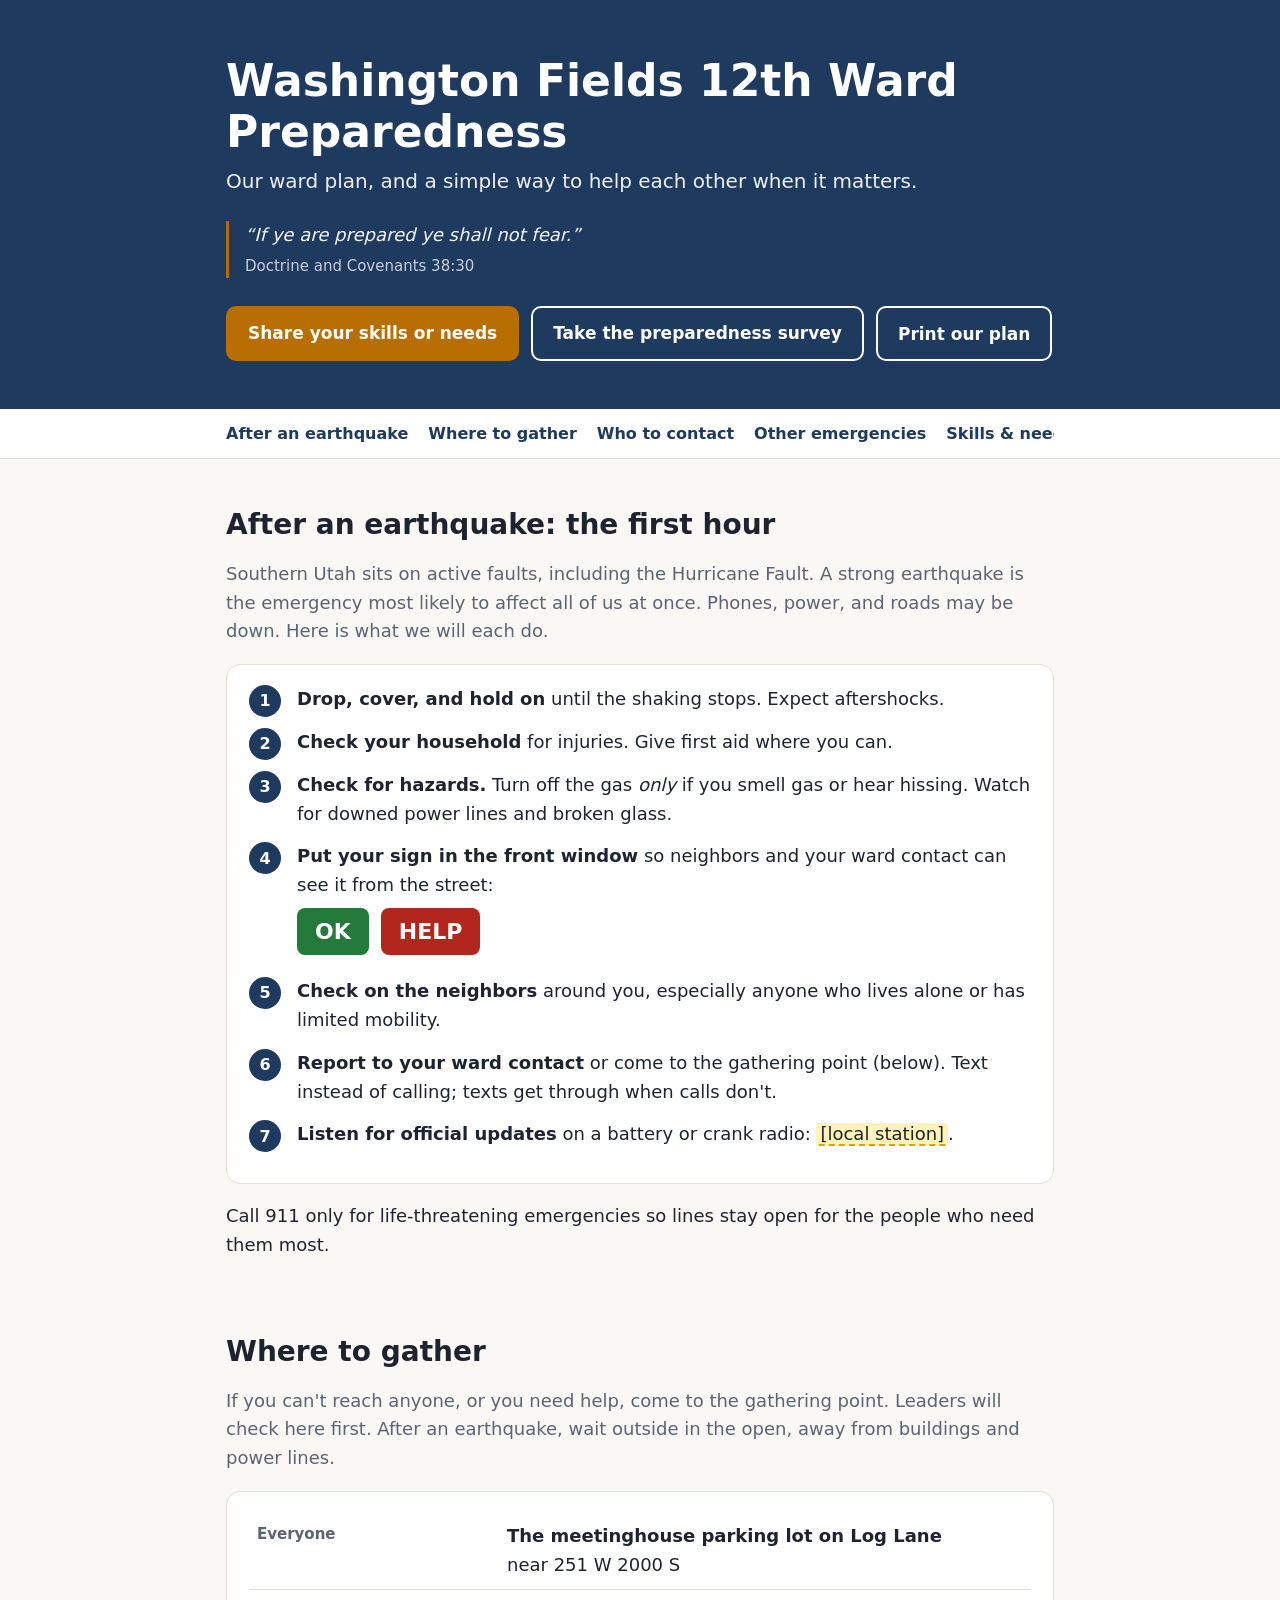
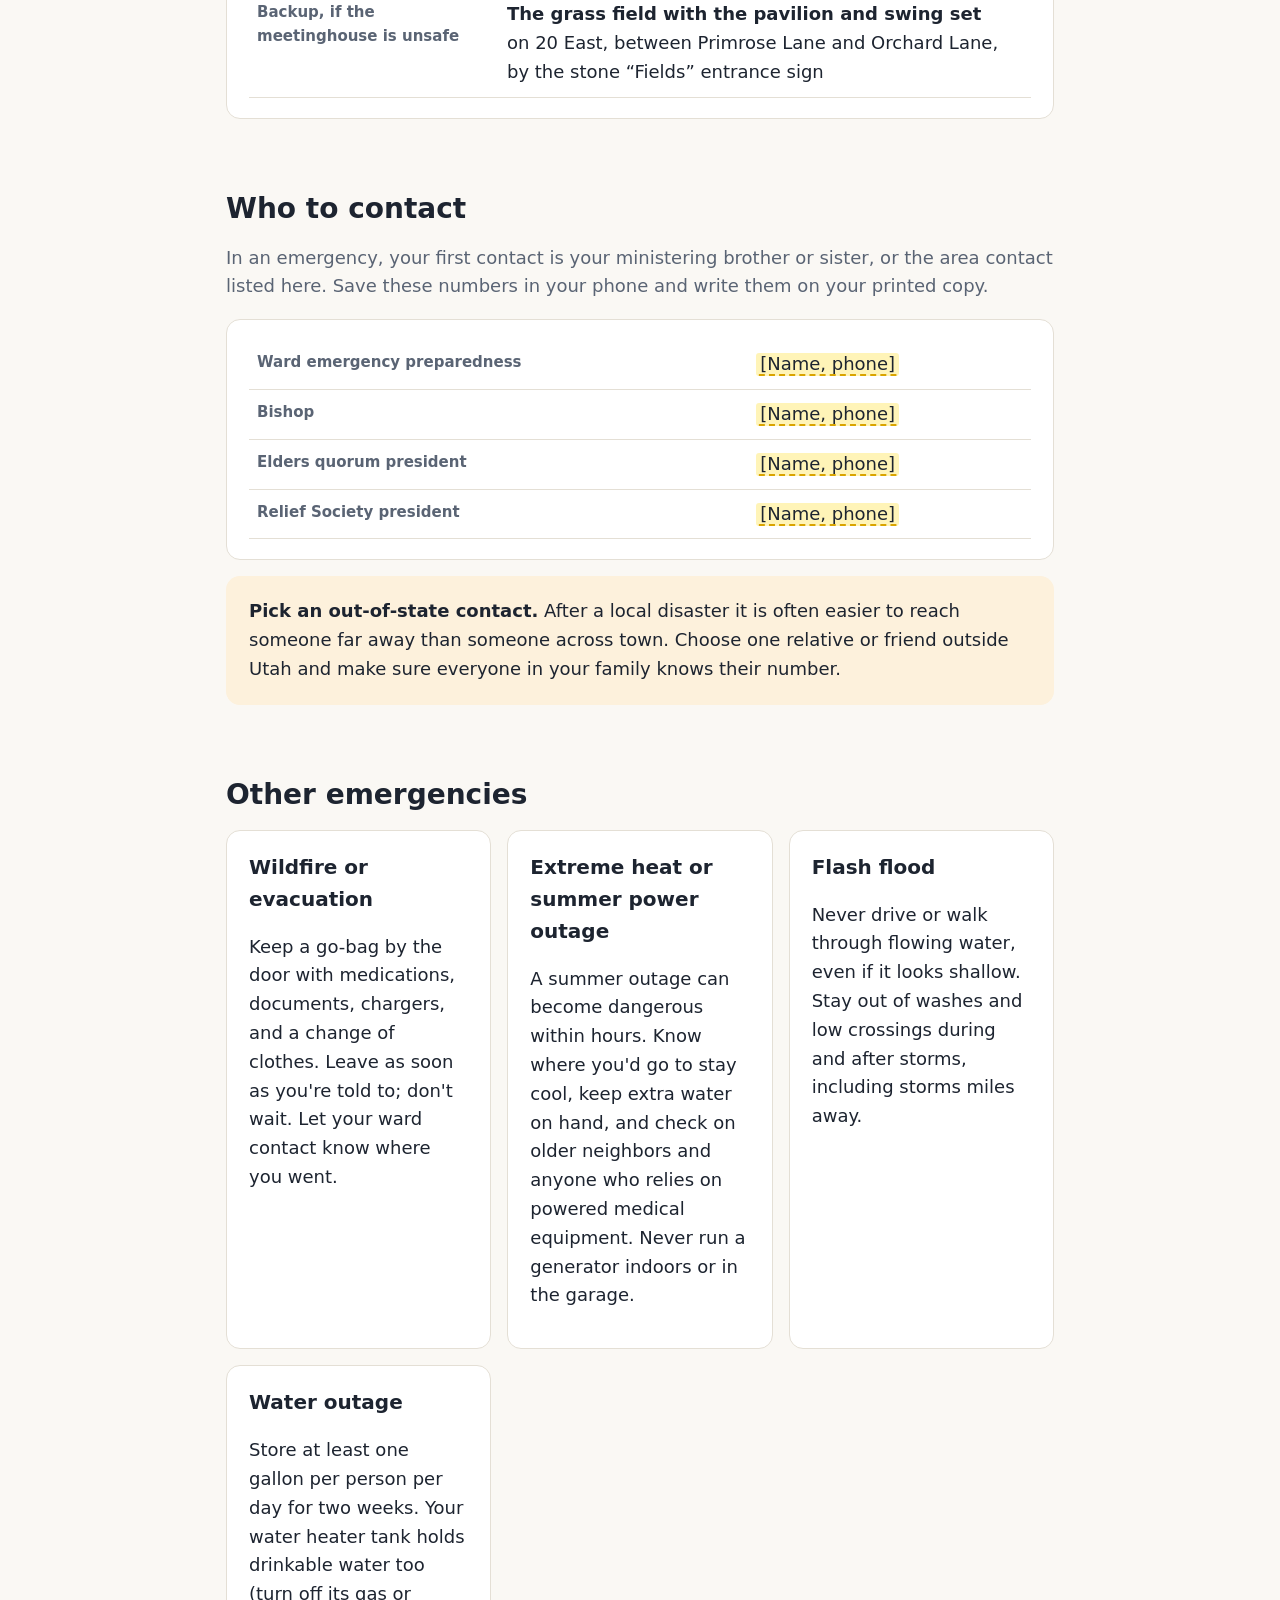
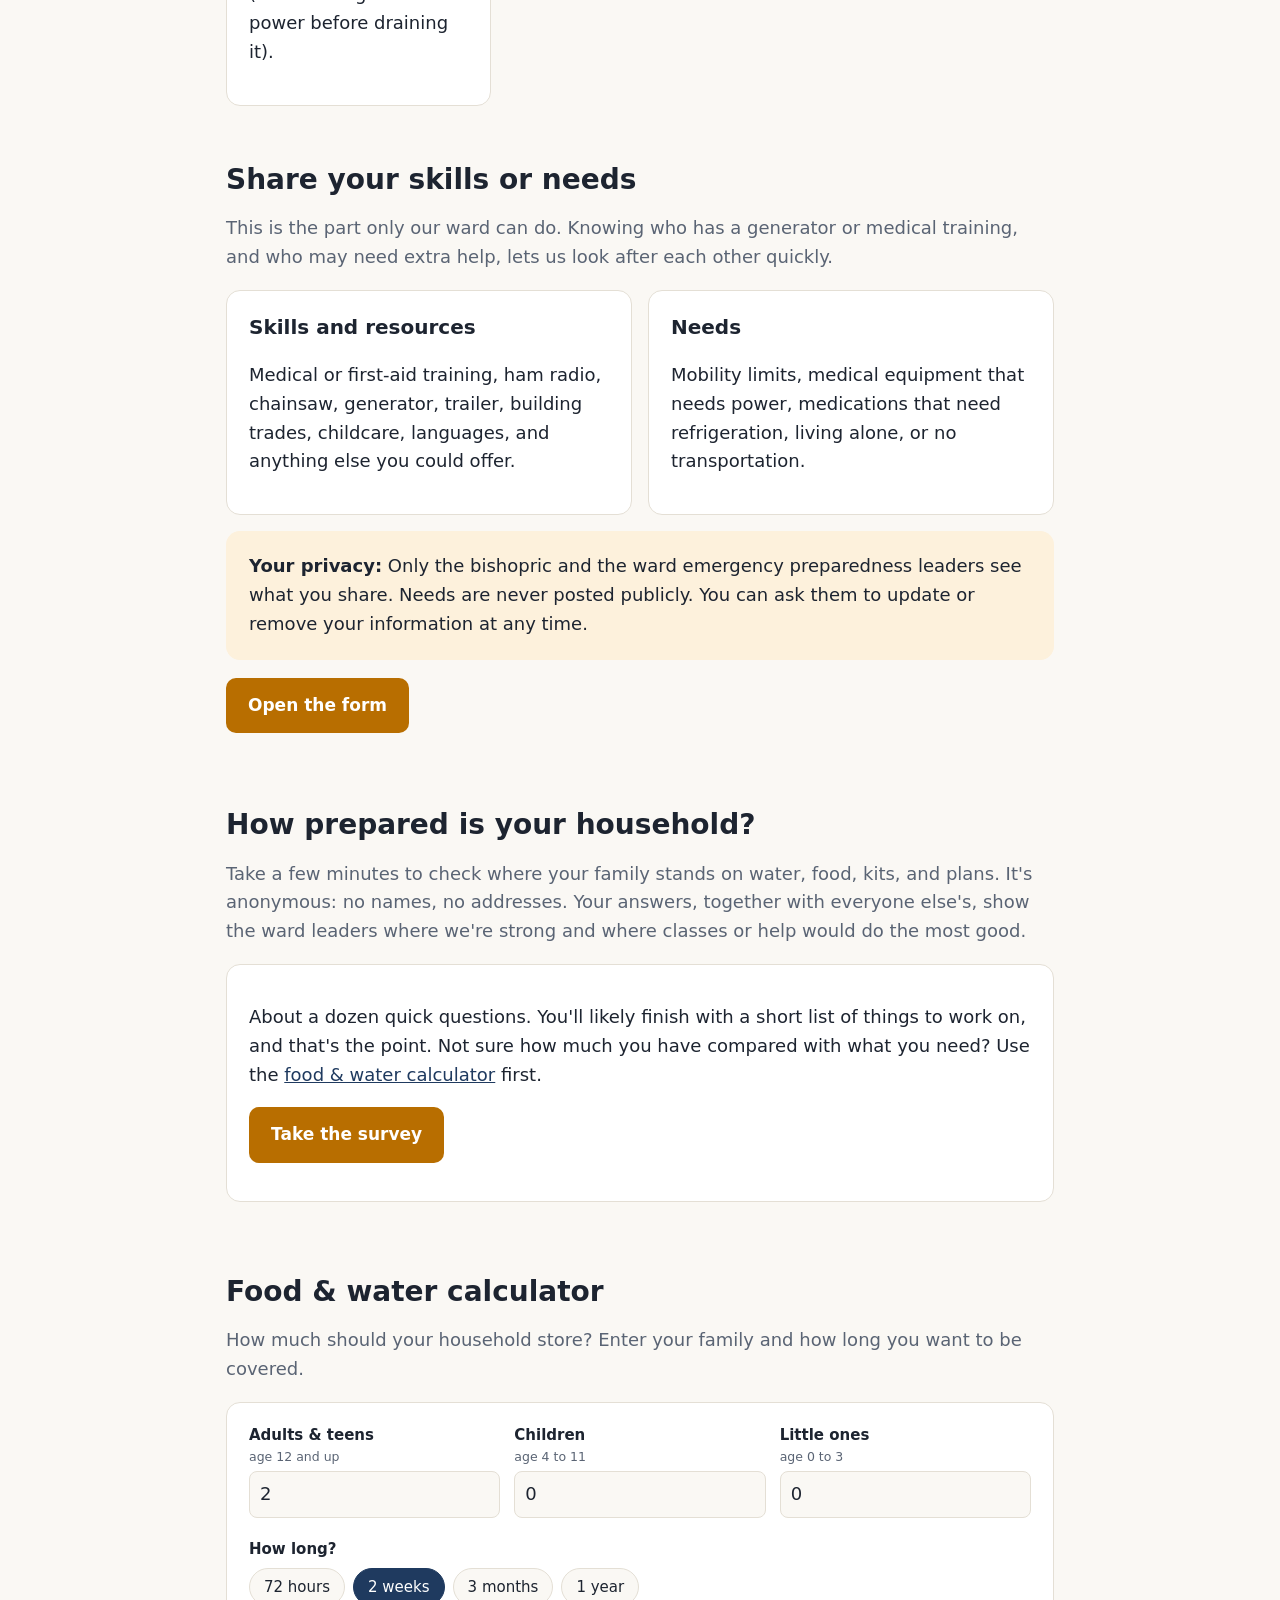
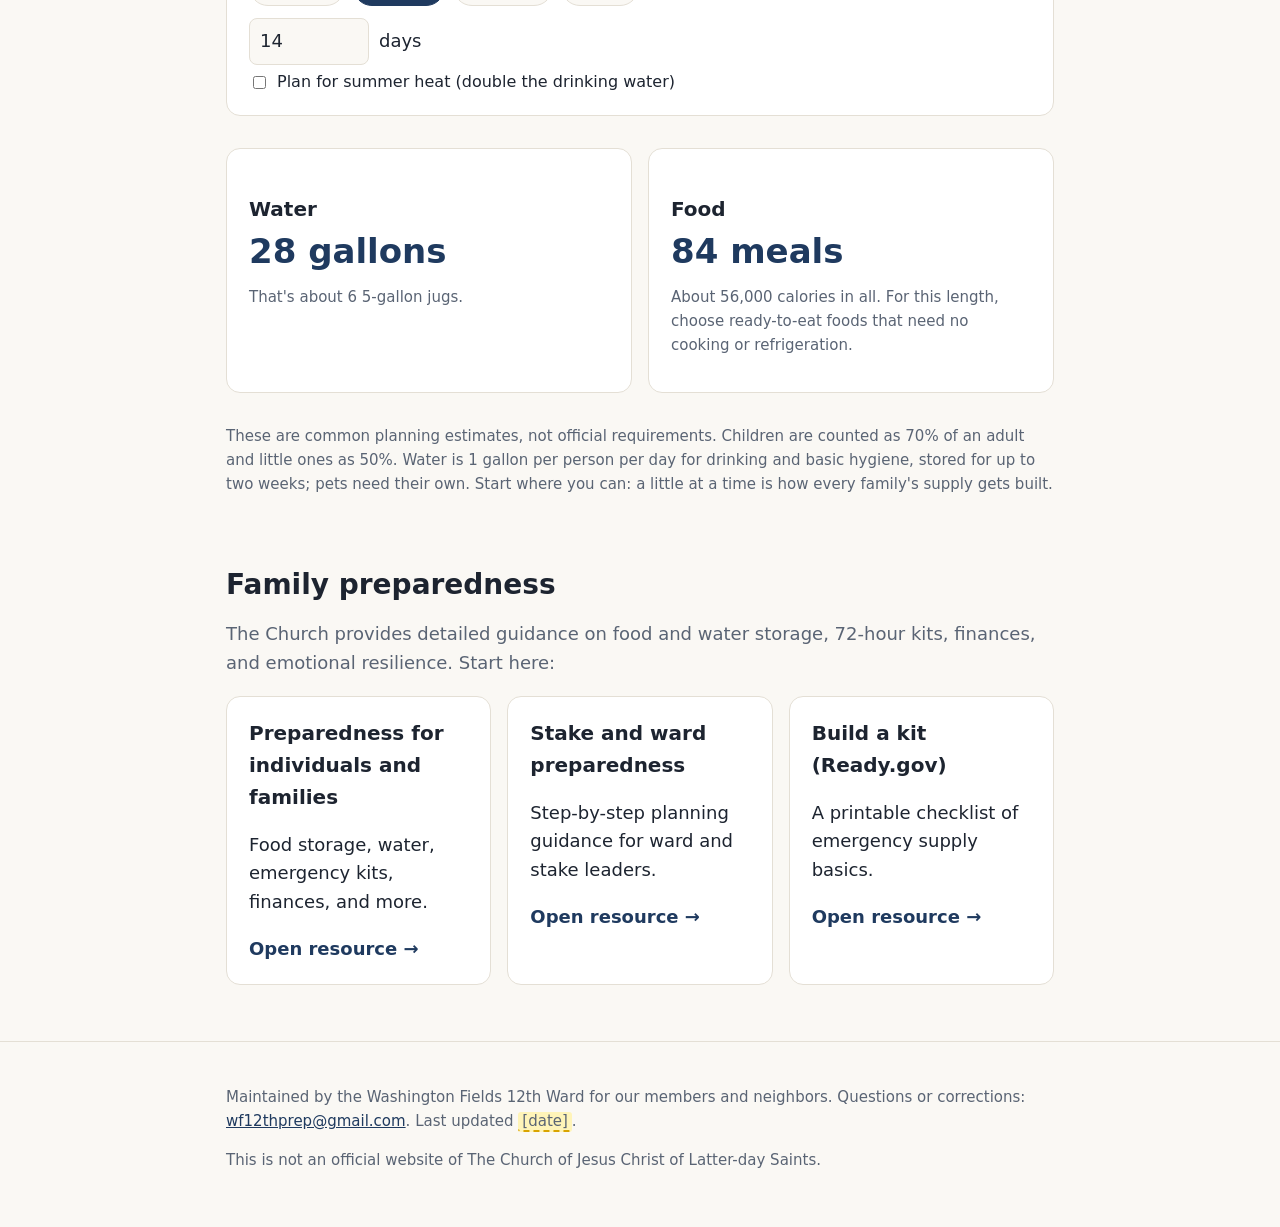
==== index.html @ 889eb413 "Add files via upload" ====
<!doctype html>
<html lang="en">
<head>
<meta charset="utf-8">
<meta name="viewport" content="width=device-width, initial-scale=1">
<title>Washington Fields 12th Ward Preparedness</title>
<meta name="description" content="Our ward's emergency plan, gathering points, and a simple way to share the skills you can offer or the help you may need.">

<!-- Link preview for the ward Facebook post -->
<meta property="og:type" content="website">
<meta property="og:title" content="Washington Fields 12th Ward Preparedness">
<meta property="og:description" content="Our ward emergency plan, gathering points, and a simple way to share your skills or needs.">
<meta property="og:url" content="https://ward-preparedness.vercel.app/">
<meta property="og:image" content="https://ward-preparedness.vercel.app/og-image.png">
<meta property="og:image:width" content="1200">
<meta property="og:image:height" content="630">
<meta name="twitter:card" content="summary_large_image">

<link rel="icon" href="data:image/svg+xml,<svg xmlns='http://www.w3.org/2000/svg' viewBox='0 0 32 32'><rect width='32' height='32' rx='7' fill='%231f3a5f'/><path d='M16 6 26 14v12H6V14z' fill='%23f2b544'/></svg>">
<style>
  :root {
    --bg: #faf8f4;
    --surface: #ffffff;
    --text: #1d2430;
    --muted: #5a6474;
    --line: #e4dfd5;
    --brand: #1f3a5f;
    --brand-ink: #ffffff;
    --accent: #b86e00;
    --accent-soft: #fdf1dc;
    --fill-bg: #fff4b8;
    --fill-line: #d9a400;
  }
  @media (prefers-color-scheme: dark) {
    :root:not([data-theme="light"]) {
      --bg: #12161d; --surface: #1a2029; --text: #e9ecf1; --muted: #a3adbb;
      --line: #2c3440; --brand: #8fb3e0; --brand-ink: #0d1520;
      --accent: #f2b544; --accent-soft: #2a2416; --fill-bg: #4a3d0a; --fill-line: #c9a227;
    }
  }
  :root[data-theme="dark"] {
    --bg: #12161d; --surface: #1a2029; --text: #e9ecf1; --muted: #a3adbb;
    --line: #2c3440; --brand: #8fb3e0; --brand-ink: #0d1520;
    --accent: #f2b544; --accent-soft: #2a2416; --fill-bg: #4a3d0a; --fill-line: #c9a227;
  }

  * { box-sizing: border-box; }
  html { scroll-behavior: smooth; }
  body {
    margin: 0; background: var(--bg); color: var(--text);
    font: 18px/1.6 system-ui, -apple-system, "Segoe UI", Roboto, sans-serif;
  }
  a { color: var(--brand); }
  .wrap { max-width: 860px; margin: 0 auto; padding: 0 16px; }

  /* Placeholders the bishopric fills in. Search the file for class="fill". */
  .fill {
    background: var(--fill-bg); border-bottom: 2px dashed var(--fill-line);
    padding: 0 4px; border-radius: 3px;
  }

  header.hero { background: var(--brand); color: var(--brand-ink); padding: 56px 0 48px; }
  .hero h1 { margin: 0 0 8px; font-size: clamp(30px, 6vw, 44px); line-height: 1.15; }
  .hero .sub { margin: 0 0 24px; font-size: 20px; opacity: .92; }
  .hero blockquote { margin: 0 0 28px; padding-left: 16px; border-left: 3px solid var(--accent); font-style: italic; opacity: .95; }
  .hero blockquote cite { display: block; font-style: normal; font-size: 15px; opacity: .8; margin-top: 4px; }
  .actions { display: flex; flex-wrap: wrap; gap: 12px; }
  .btn {
    display: inline-block; padding: 12px 20px; border-radius: 10px; font-weight: 600;
    text-decoration: none; border: 2px solid transparent; cursor: pointer; font-size: 17px;
  }
  .btn-primary { background: var(--accent); color: #fff; }
  :root[data-theme="dark"] .btn-primary { color: #1a1206; }
  @media (prefers-color-scheme: dark) { :root:not([data-theme="light"]) .btn-primary { color: #1a1206; } }
  .btn-ghost { background: transparent; color: var(--brand-ink); border-color: currentColor; font-family: inherit; }

  nav.toc { background: var(--surface); border-bottom: 1px solid var(--line); position: sticky; top: 0; z-index: 5; }
  nav.toc ul { list-style: none; margin: 0; padding: 10px 0; display: flex; gap: 20px; overflow-x: auto; white-space: nowrap; }
  nav.toc a { text-decoration: none; font-size: 16px; font-weight: 600; }

  section { padding: 44px 0 8px; }
  h2 { font-size: 28px; margin: 0 0 12px; }
  h3 { font-size: 20px; margin: 24px 0 8px; }
  .lead { color: var(--muted); margin-top: 0; }

  .card { background: var(--surface); border: 1px solid var(--line); border-radius: 14px; padding: 20px 22px; margin: 16px 0; }
  .card.callout { background: var(--accent-soft); border-color: transparent; }

  ol.steps { padding-left: 0; list-style: none; counter-reset: s; margin: 0; }
  ol.steps li { counter-increment: s; position: relative; padding: 0 0 14px 48px; }
  ol.steps li::before {
    content: counter(s); position: absolute; left: 0; top: 0; width: 32px; height: 32px; border-radius: 50%;
    background: var(--brand); color: var(--brand-ink); display: grid; place-items: center; font-weight: 700; font-size: 16px;
  }

  table { width: 100%; border-collapse: collapse; }
  th, td { text-align: left; padding: 10px 8px; border-bottom: 1px solid var(--line); vertical-align: top; }
  th { font-size: 15px; color: var(--muted); font-weight: 600; }

  .grid { display: grid; grid-template-columns: repeat(auto-fit, minmax(240px, 1fr)); gap: 16px; }
  .grid .card { margin: 0; }
  .grid .card h3 { margin-top: 0; }
  .link-card { display: block; text-decoration: none; color: inherit; }
  .link-card:hover { border-color: var(--brand); }
  .link-card .go { color: var(--brand); font-weight: 600; }

  .signs { display: flex; gap: 12px; flex-wrap: wrap; margin: 8px 0; }
  .sign { font-weight: 800; font-size: 22px; padding: 6px 18px; border-radius: 8px; color: #fff; }
  .sign.ok { background: #237a3b; } .sign.help { background: #b3261e; }


  /* Food & water calculator */
  .calc-inputs { display: grid; grid-template-columns: repeat(auto-fit, minmax(170px, 1fr)); gap: 14px; margin-bottom: 16px; }
  .calc-inputs label { display: block; font-size: 15px; font-weight: 600; margin-bottom: 4px; }
  .calc-inputs small { display: block; color: var(--muted); font-weight: 400; }
  .calc input[type=number] {
    width: 100%; font: inherit; padding: 8px 10px; border-radius: 8px;
    border: 1px solid var(--line); background: var(--bg); color: var(--text);
  }
  .chips { display: flex; flex-wrap: wrap; gap: 8px; margin: 6px 0 12px; }
  .chip {
    font: inherit; font-size: 15px; padding: 6px 14px; border-radius: 999px; cursor: pointer;
    border: 1px solid var(--line); background: var(--bg); color: var(--text);
  }
  .chip[aria-pressed="true"] { background: var(--brand); color: var(--brand-ink); border-color: var(--brand); }
  .calc-days { display: flex; align-items: center; gap: 10px; flex-wrap: wrap; }
  .calc-days input { max-width: 120px; }
  .check { display: flex; gap: 8px; align-items: center; font-size: 16px; margin-top: 4px; }
  .results { display: grid; grid-template-columns: repeat(auto-fit, minmax(220px, 1fr)); gap: 16px; }
  .big { font-size: 34px; font-weight: 800; line-height: 1.1; color: var(--brand); }
  .results table td:last-child { text-align: right; font-variant-numeric: tabular-nums; white-space: nowrap; }
  .note { font-size: 15px; color: var(--muted); }

  footer { margin-top: 48px; padding: 28px 0 40px; border-top: 1px solid var(--line); color: var(--muted); font-size: 15px; }
  .print-only { display: none; }

  @media print {
    :root { --bg: #fff; --surface: #fff; --text: #000; --muted: #333; --line: #bbb; --brand: #000; --brand-ink: #000; --accent-soft: #fff; }
    body { font-size: 11.5pt; line-height: 1.4; }
    nav.toc, .actions, .no-print, footer .no-print { display: none !important; }
    .print-only { display: block; }
    header.hero { background: none; padding: 0 0 8px; border-bottom: 2px solid #000; }
    .hero blockquote { border-color: #000; }
    section { padding: 10px 0 0; }
    #family, #share .grid, #other .grid .card p + p { display: none; }
    #share .lead, #share h2, #share .callout, #survey h2, #survey .lead, #survey .card, #calculator, .hero blockquote { display: none; }
    h2, .lead { break-after: avoid; }
    #contact { break-before: page; }
    th, td { padding: 5px 8px; }
    footer { margin-top: 16px; padding: 8px 0 0; font-size: 9.5pt; }
    .signs .sign { font-size: 14pt; padding: 2px 12px; }
    .hero .sub { display: none; }
    .grid { grid-template-columns: repeat(3, 1fr); gap: 8px; }
    .grid .card h3 { font-size: 11.5pt; margin-bottom: 4px; }
    .grid .card p { margin: 0; font-size: 10pt; }
    h2 { font-size: 16pt; } h3 { font-size: 12.5pt; margin-top: 10px; }
    .card { border: 1px solid #999; padding: 10px 12px; margin: 8px 0; break-inside: avoid; }
    .fill { background: none; border-bottom: 1px solid #000; }
    ol.steps li { padding-left: 32px; padding-bottom: 6px; }
    ol.steps li::before { width: 22px; height: 22px; background: #000; color: #fff; font-size: 11pt; }
    .sign { border: 2px solid #000; color: #000; background: #fff !important; }
    a { color: #000; text-decoration: none; }
  }
</style>
</head>
<body>

<header class="hero">
  <div class="wrap">
    <h1>Washington Fields 12th Ward Preparedness</h1>
    <p class="sub">Our ward plan, and a simple way to help each other when it matters.</p>
    <blockquote>
      “If ye are prepared ye shall not fear.”
      <cite>Doctrine and Covenants 38:30</cite>
    </blockquote>
    <div class="actions">
      <a class="btn btn-primary" href="#share">Share your skills or needs</a>
      <a class="btn btn-ghost" href="#survey">Take the preparedness survey</a>
      <button class="btn btn-ghost" type="button" onclick="window.print()">Print our plan</button>
    </div>
  </div>
</header>

<nav class="toc" aria-label="Sections">
  <div class="wrap">
    <ul>
      <li><a href="#first-hour">After an earthquake</a></li>
      <li><a href="#gather">Where to gather</a></li>
      <li><a href="#contact">Who to contact</a></li>
      <li><a href="#other">Other emergencies</a></li>
      <li><a href="#share">Skills &amp; needs</a></li>
      <li><a href="#survey">Survey</a></li>
      <li><a href="#calculator">Calculator</a></li>
      <li><a href="#family">Family preparedness</a></li>
    </ul>
  </div>
</nav>

<main class="wrap">

  <section id="first-hour">
    <h2>After an earthquake: the first hour</h2>
    <p class="lead">Southern Utah sits on active faults, including the Hurricane Fault. A strong earthquake is the emergency most likely to affect all of us at once. Phones, power, and roads may be down. Here is what we will each do.</p>
    <div class="card">
      <ol class="steps">
        <li><strong>Drop, cover, and hold on</strong> until the shaking stops. Expect aftershocks.</li>
        <li><strong>Check your household</strong> for injuries. Give first aid where you can.</li>
        <li><strong>Check for hazards.</strong> Turn off the gas <em>only</em> if you smell gas or hear hissing. Watch for downed power lines and broken glass.</li>
        <li><strong>Put your sign in the front window</strong> so neighbors and your ward contact can see it from the street:
          <div class="signs"><span class="sign ok">OK</span><span class="sign help">HELP</span></div>
        </li>
        <li><strong>Check on the neighbors</strong> around you, especially anyone who lives alone or has limited mobility.</li>
        <li><strong>Report to your ward contact</strong> or come to the gathering point (below). Text instead of calling; texts get through when calls don't.</li>
        <li><strong>Listen for official updates</strong> on a battery or crank radio: <span class="fill">[local station]</span>.</li>
      </ol>
    </div>
    <p>Call 911 only for life-threatening emergencies so lines stay open for the people who need them most.</p>
  </section>

  <section id="gather">
    <h2>Where to gather</h2>
    <p class="lead">If you can't reach anyone, or you need help, come to the gathering point. Leaders will check here first. After an earthquake, wait outside in the open, away from buildings and power lines.</p>
    <div class="card">
      <table>
        <tbody>
          <tr><th>Everyone</th><td><strong>The meetinghouse parking lot on Log Lane</strong><br>near 251 W 2000 S</td></tr>
          <tr><th>Backup, if the meetinghouse is unsafe</th><td><strong>The grass field with the pavilion and swing set</strong><br>on 20 East, between Primrose Lane and Orchard Lane, by the stone &ldquo;Fields&rdquo; entrance sign</td></tr>
        </tbody>
      </table>
    </div>
  </section>

  <section id="contact">
    <h2>Who to contact</h2>
    <p class="lead">In an emergency, your first contact is your ministering brother or sister, or the area contact listed here. Save these numbers in your phone and write them on your printed copy.</p>
    <div class="card">
      <table>
        <tbody>
          <tr><th>Ward emergency preparedness</th><td><span class="fill">[Name, phone]</span></td></tr>
          <tr><th>Bishop</th><td><span class="fill">[Name, phone]</span></td></tr>
          <tr><th>Elders quorum president</th><td><span class="fill">[Name, phone]</span></td></tr>
          <tr><th>Relief Society president</th><td><span class="fill">[Name, phone]</span></td></tr>
        </tbody>
      </table>
    </div>
    <div class="card callout">
      <strong>Pick an out-of-state contact.</strong> After a local disaster it is often easier to reach someone far away than someone across town. Choose one relative or friend outside Utah and make sure everyone in your family knows their number.
    </div>
    <p class="print-only">My out-of-state contact: ______________________________ &nbsp; Phone: ____________________</p>
  </section>

  <section id="other">
    <h2>Other emergencies</h2>
    <div class="grid">
      <div class="card">
        <h3>Wildfire or evacuation</h3>
        <p>Keep a go-bag by the door with medications, documents, chargers, and a change of clothes. Leave as soon as you're told to; don't wait. Let your ward contact know where you went.</p>
      </div>
      <div class="card">
        <h3>Extreme heat or summer power outage</h3>
        <p>A summer outage can become dangerous within hours. Know where you'd go to stay cool, keep extra water on hand, and check on older neighbors and anyone who relies on powered medical equipment. Never run a generator indoors or in the garage.</p>
      </div>
      <div class="card">
        <h3>Flash flood</h3>
        <p>Never drive or walk through flowing water, even if it looks shallow. Stay out of washes and low crossings during and after storms, including storms miles away.</p>
      </div>
      <div class="card">
        <h3>Water outage</h3>
        <p>Store at least one gallon per person per day for two weeks. Your water heater tank holds drinkable water too (turn off its gas or power before draining it).</p>
      </div>
    </div>
  </section>

  <section id="share">
    <h2>Share your skills or needs</h2>
    <p class="lead">This is the part only our ward can do. Knowing who has a generator or medical training, and who may need extra help, lets us look after each other quickly.</p>
    <div class="grid">
      <div class="card">
        <h3>Skills and resources</h3>
        <p>Medical or first-aid training, ham radio, chainsaw, generator, trailer, building trades, childcare, languages, and anything else you could offer.</p>
      </div>
      <div class="card">
        <h3>Needs</h3>
        <p>Mobility limits, medical equipment that needs power, medications that need refrigeration, living alone, or no transportation.</p>
      </div>
    </div>
    <div class="card callout">
      <strong>Your privacy:</strong> Only the bishopric and the ward emergency preparedness leaders see what you share. Needs are never posted publicly. You can ask them to update or remove your information at any time.
    </div>
    <p class="no-print"><a class="btn btn-primary" id="form-link" href="#" target="_blank" rel="noopener">Open the form</a></p>
    <p class="print-only">Share your skills or needs online: forms.gle/gZVnFFsvJEUMPPtM8</p>
  </section>

  <section id="survey">
    <h2>How prepared is your household?</h2>
    <p class="lead">Take a few minutes to check where your family stands on water, food, kits, and plans. It's anonymous: no names, no addresses. Your answers, together with everyone else's, show the ward leaders where we're strong and where classes or help would do the most good.</p>
    <div class="card">
      <p>About a dozen quick questions. You'll likely finish with a short list of things to work on, and that's the point. Not sure how much you have compared with what you need? Use the <a href="#calculator">food &amp; water calculator</a> first.</p>
      <p class="no-print"><a class="btn btn-primary" id="survey-link" href="#" target="_blank" rel="noopener">Take the survey</a></p>
    </div>
    <p class="print-only">Take the anonymous preparedness survey online: forms.gle/j41nPV3mEBQNdYiw7</p>
  </section>

  <section id="calculator">
    <h2>Food &amp; water calculator</h2>
    <p class="lead">How much should your household store? Enter your family and how long you want to be covered.</p>
    <div class="card calc">
      <div class="calc-inputs">
        <div><label for="c-adults">Adults &amp; teens<small>age 12 and up</small></label><input id="c-adults" type="number" min="0" max="30" value="2" inputmode="numeric"></div>
        <div><label for="c-kids">Children<small>age 4 to 11</small></label><input id="c-kids" type="number" min="0" max="30" value="0" inputmode="numeric"></div>
        <div><label for="c-little">Little ones<small>age 0 to 3</small></label><input id="c-little" type="number" min="0" max="30" value="0" inputmode="numeric"></div>
      </div>
      <label for="c-days" style="font-size:15px;font-weight:600">How long?</label>
      <div class="chips" role="group" aria-label="Preset lengths">
        <button type="button" class="chip" data-days="3">72 hours</button>
        <button type="button" class="chip" data-days="14">2 weeks</button>
        <button type="button" class="chip" data-days="90">3 months</button>
        <button type="button" class="chip" data-days="365">1 year</button>
      </div>
      <div class="calc-days"><input id="c-days" type="number" min="1" max="730" value="14" inputmode="numeric"> <span>days</span></div>
      <label class="check"><input id="c-heat" type="checkbox"> Plan for summer heat (double the drinking water)</label>
    </div>

    <div class="results">
      <div class="card">
        <h3>Water</h3>
        <div class="big" id="r-water"></div>
        <p id="r-water-detail" class="note"></p>
      </div>
      <div class="card">
        <h3>Food</h3>
        <div class="big" id="r-meals"></div>
        <p id="r-meals-detail" class="note"></p>
      </div>
    </div>

    <div class="card" id="r-basics-card">
      <h3>Longer-term basics</h3>
      <p class="note" id="r-basics-intro"></p>
      <table>
        <tbody id="r-basics"></tbody>
      </table>
    </div>
    <p class="note">These are common planning estimates, not official requirements. Children are counted as 70% of an adult and little ones as 50%. Water is 1 gallon per person per day for drinking and basic hygiene, stored for up to two weeks; pets need their own. Start where you can: a little at a time is how every family's supply gets built.</p>
  </section>

  <section id="family">
    <h2>Family preparedness</h2>
    <p class="lead">The Church provides detailed guidance on food and water storage, 72-hour kits, finances, and emotional resilience. Start here:</p>
    <div class="grid">
      <a class="card link-card" href="https://www.churchofjesuschrist.org/life/preparedness?lang=eng" target="_blank" rel="noopener">
        <h3>Preparedness for individuals and families</h3>
        <p>Food storage, water, emergency kits, finances, and more.</p>
        <span class="go">Open resource →</span>
      </a>
      <a class="card link-card" href="https://www.churchofjesuschrist.org/study/manual/stake-and-ward-preparedness?lang=eng" target="_blank" rel="noopener">
        <h3>Stake and ward preparedness</h3>
        <p>Step-by-step planning guidance for ward and stake leaders.</p>
        <span class="go">Open resource →</span>
      </a>
      <a class="card link-card" href="https://www.ready.gov/kit" target="_blank" rel="noopener">
        <h3>Build a kit (Ready.gov)</h3>
        <p>A printable checklist of emergency supply basics.</p>
        <span class="go">Open resource →</span>
      </a>
    </div>
  </section>

</main>

<footer>
  <div class="wrap">
    <p>Maintained by the Washington Fields 12th Ward for our members and neighbors. Questions or corrections: <a href="mailto:wf12thprep@gmail.com">wf12thprep@gmail.com</a>. Last updated <span class="fill">[date]</span>.</p>
    <p>This is not an official website of The Church of Jesus Christ of Latter-day Saints.</p>
  </div>
</footer>

<script>
  // Paste each Google Form's share link here. Until one is set, its button says the form is coming.
  const FORM_URL = "https://forms.gle/gZVnFFsvJEUMPPtM8";    // Skills & needs (see FORM-QUESTIONS.md)
  const SURVEY_URL = "https://forms.gle/j41nPV3mEBQNdYiw7";  // Anonymous preparedness survey (see SURVEY-QUESTIONS.md)
  for (const [id, url] of [["form-link", FORM_URL], ["survey-link", SURVEY_URL]]) {
    const link = document.getElementById(id);
    if (url) {
      link.href = url;
    } else {
      link.textContent = "Coming soon";
      link.removeAttribute("href");
      link.style.opacity = ".6";
    }
  }
  // Food & water calculator. Per adult, per year: common long-term storage planning figures.
  const BASICS = [
    ["Grains (wheat, rice, oats, flour, pasta)", 300, "lb"],
    ["Legumes (dry beans, lentils, split peas)", 60, "lb"],
    ["Sugar or honey", 60, "lb"],
    ["Powdered milk", 16, "lb"],
    ["Cooking oil", 10, "qt"],
    ["Salt", 8, "lb"],
  ];
  const $ = (id) => document.getElementById(id);
  const num = (id) => Math.max(0, parseInt($(id).value, 10) || 0);
  const fmt = (n) => n.toLocaleString("en-US", { maximumFractionDigits: n < 10 ? 1 : 0 });
  const plural = (n, word) => `${fmt(n)} ${word}${n === 1 ? "" : "s"}`;

  function describeDays(d) {
    if (d === 3) return "72 hours";
    if (d % 365 === 0) return plural(d / 365, "year");
    if (d === 90) return "3 months";
    if (d % 7 === 0 && d < 90) return plural(d / 7, "week");
    return plural(d, "day");
  }

  function calc() {
    const adults = num("c-adults"), kids = num("c-kids"), little = num("c-little");
    const days = Math.max(1, num("c-days") || 1);
    const people = adults + kids + little;
    const eaters = adults + kids * 0.7 + little * 0.5; // adult-equivalents for food
    const heat = $("c-heat").checked;

    document.querySelectorAll(".chip").forEach((c) =>
      c.setAttribute("aria-pressed", String(Number(c.dataset.days) === days)));

    // Stored water tops out at two weeks; beyond that, the plan is a way to purify more.
    const waterDays = Math.min(days, 14);
    const gallons = people * waterDays * (heat ? 2 : 1);
    $("r-water").textContent = `${fmt(Math.ceil(gallons))} gallons`;
    $("r-water-detail").textContent = people === 0 ? "Enter your household above." :
      `That's about ${plural(Math.ceil(gallons / 5), "5-gallon jug")}` +
      (gallons >= 55 ? `, or about ${fmt(Math.round(gallons / 55 * 10) / 10)} barrels (55-gallon).` : ".") +
      (days > 14 ? " This is two weeks of stored water. For longer, add a filter or purification tablets so you can treat more." : "");

    const meals = Math.ceil(people * days * 3);
    $("r-meals").textContent = `${fmt(meals)} meals`;
    $("r-meals-detail").textContent = people === 0 ? "" :
      `About ${fmt(Math.round(eaters * days * 2000 / 1000) * 1000)} calories in all. ` +
      (days <= 14 ? "For this length, choose ready-to-eat foods that need no cooking or refrigeration."
                  : "The best start is extra of the everyday foods your family already eats, rotated as you use them.");

    const years = days / 365;
    $("r-basics-card").hidden = days < 30 || eaters === 0;
    $("r-basics-intro").textContent =
      `If you add shelf-stable basics on top of everyday foods, here's roughly what ${describeDays(days)} looks like for your household:`;
    $("r-basics").innerHTML = BASICS.map(([name, perYear, unit]) =>
      `<tr><td>${name}</td><td>${fmt(Math.ceil(perYear * eaters * years))} ${unit}</td></tr>`).join("");
  }

  document.querySelectorAll(".chip").forEach((c) =>
    c.addEventListener("click", () => { $("c-days").value = c.dataset.days; calc(); }));
  ["c-adults", "c-kids", "c-little", "c-days", "c-heat"].forEach((id) => $(id).addEventListener("input", calc));
  calc();
</script>
</body>
</html>
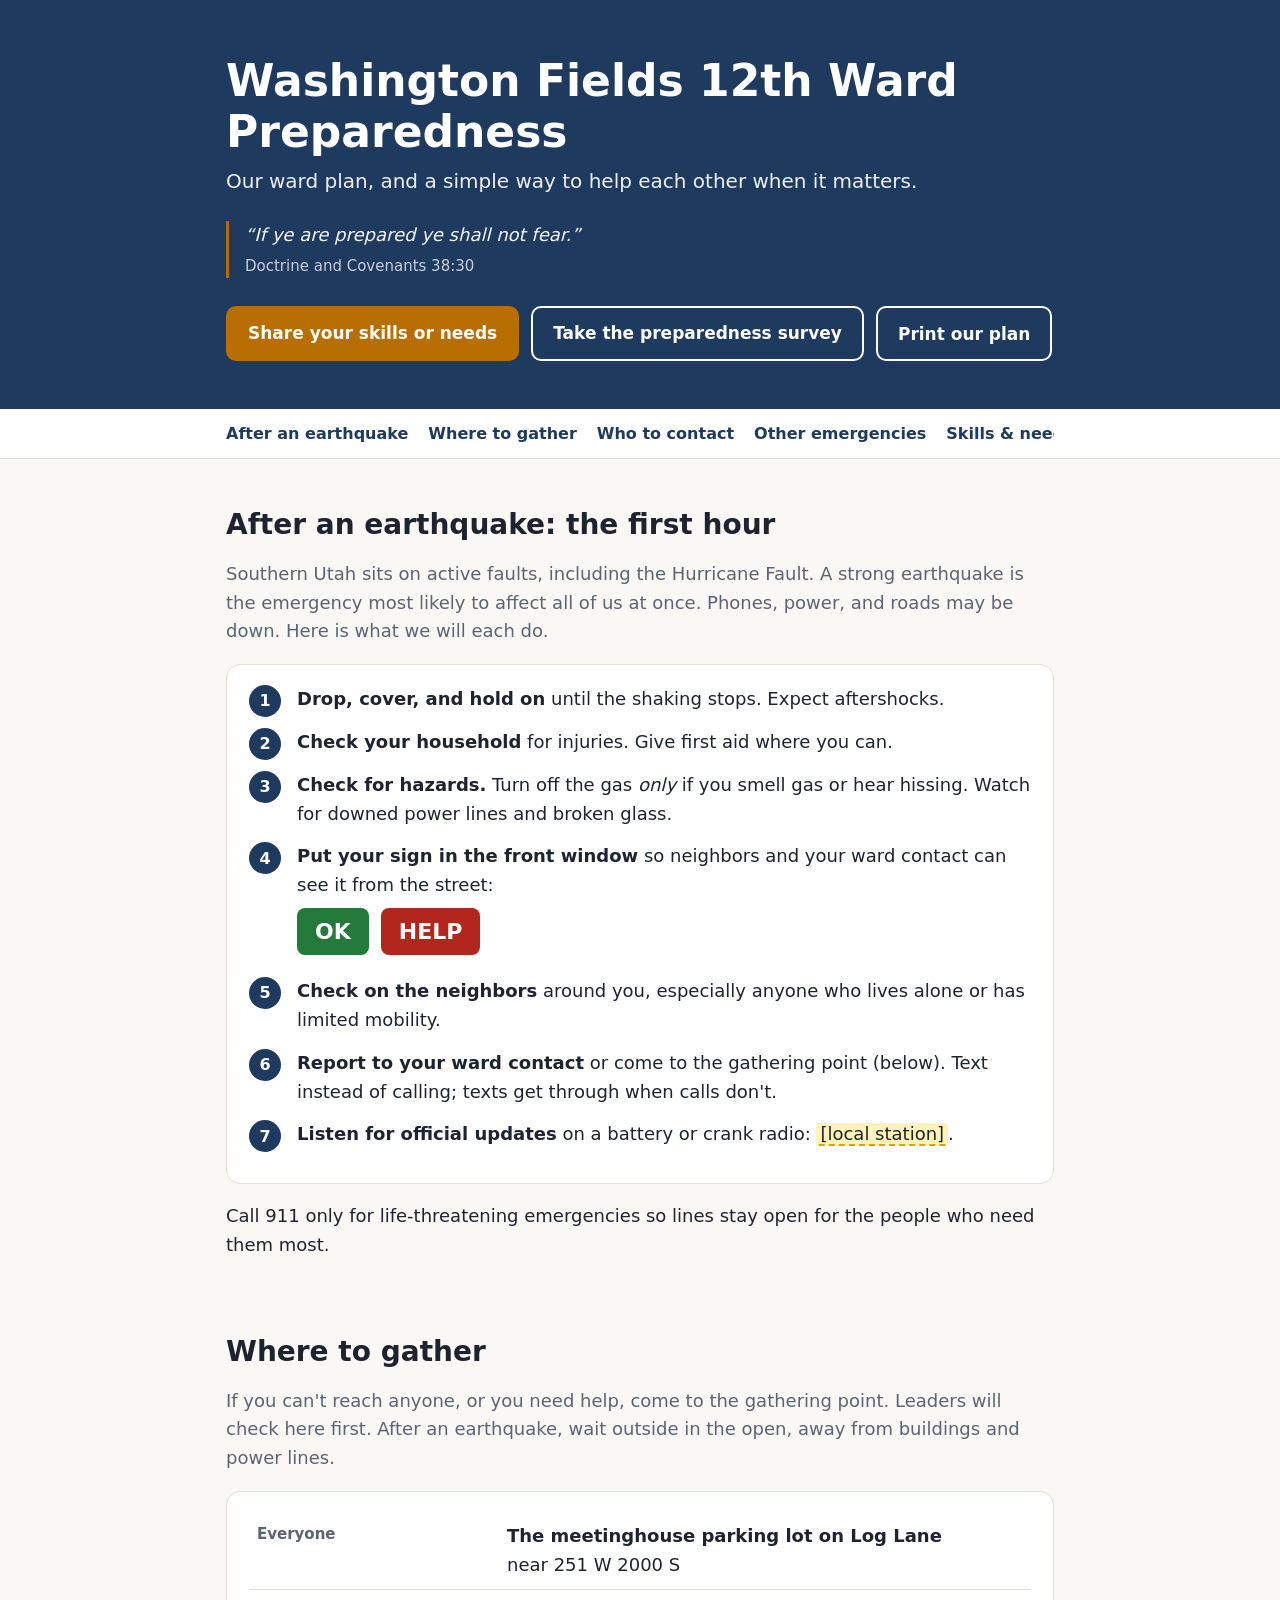
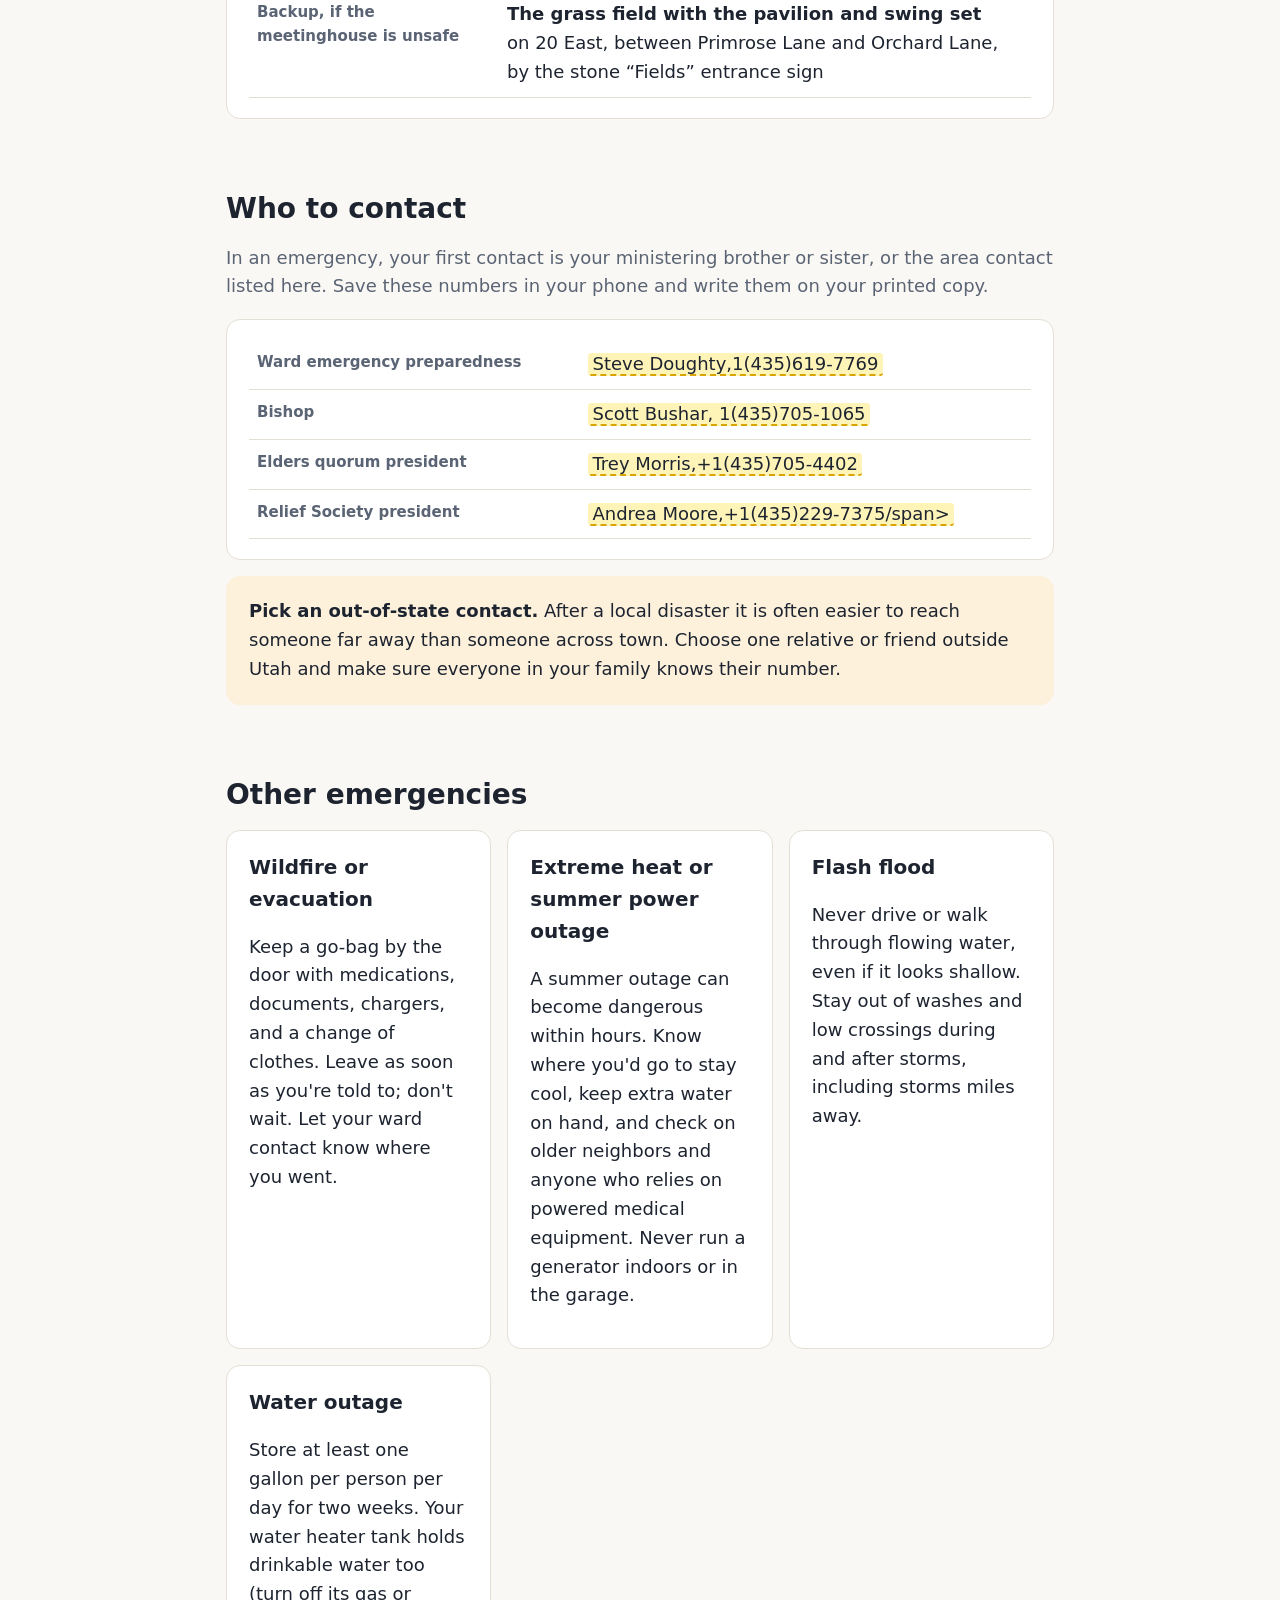
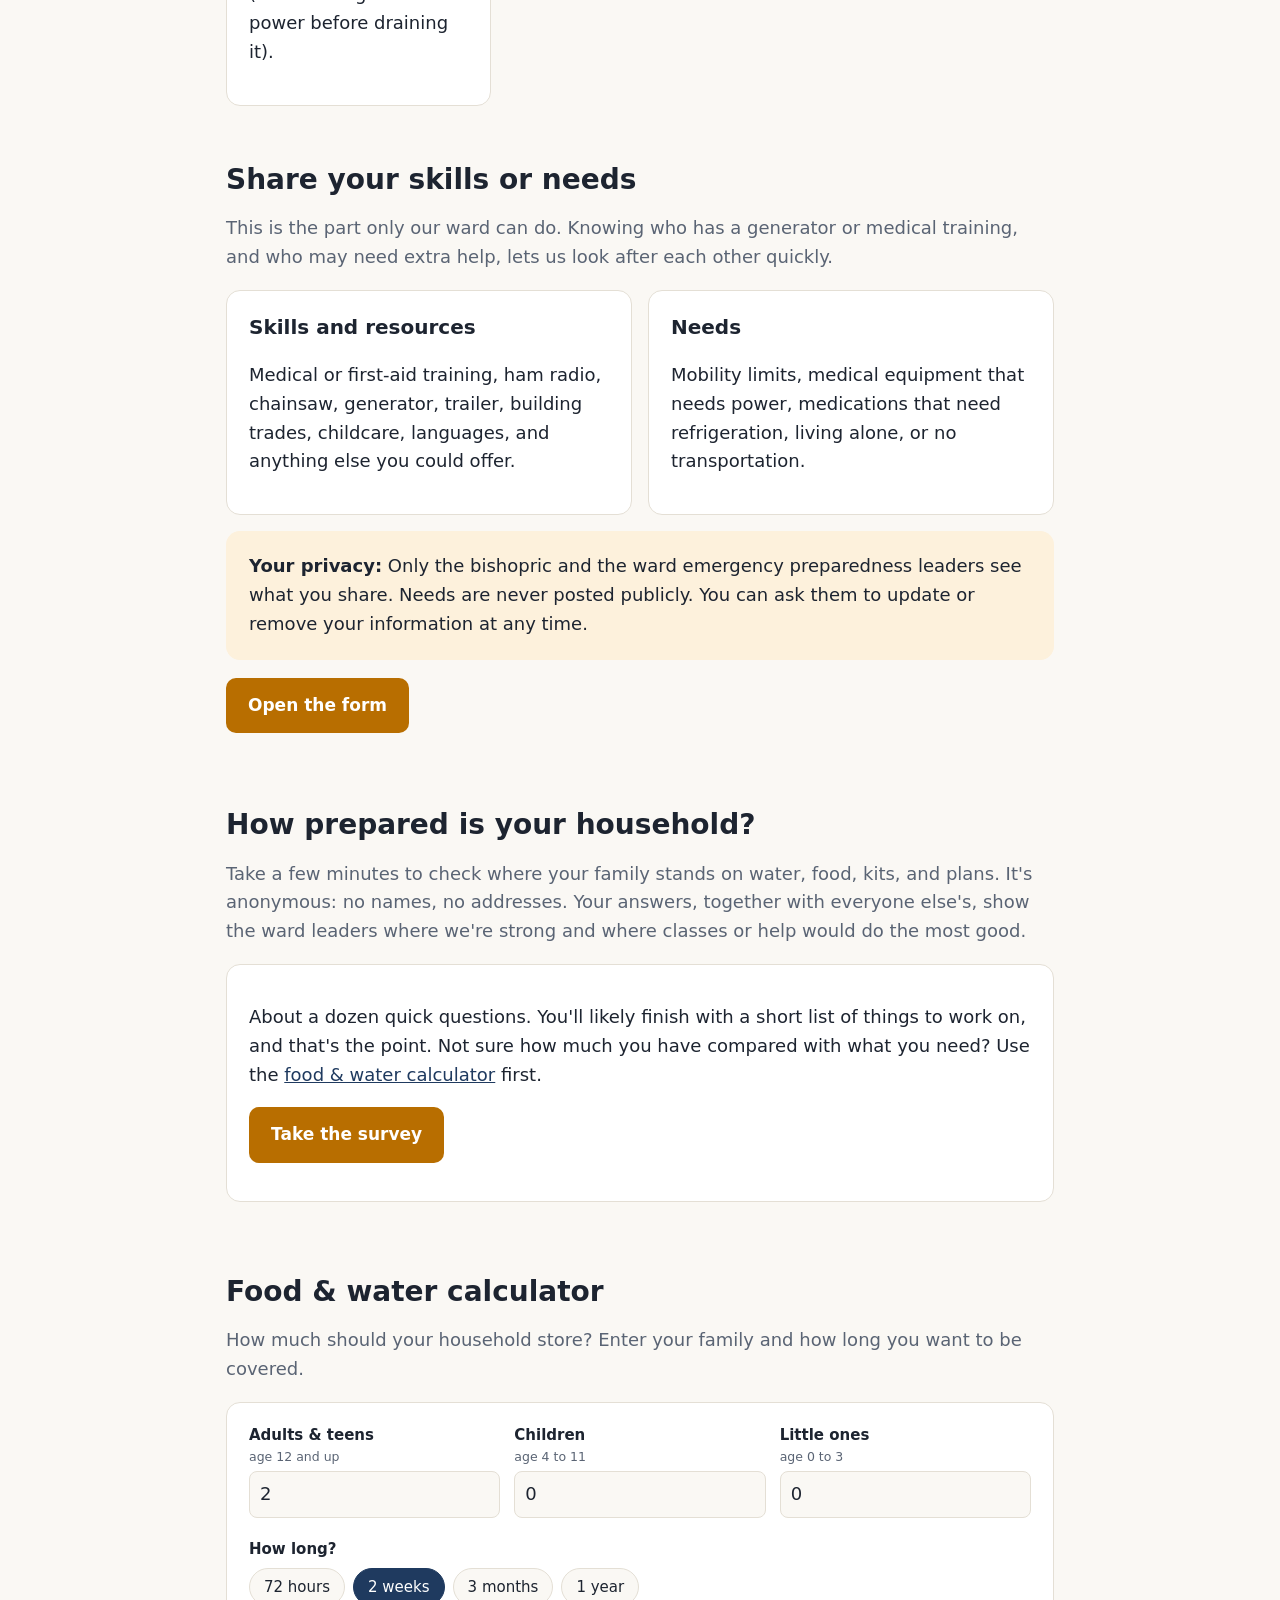
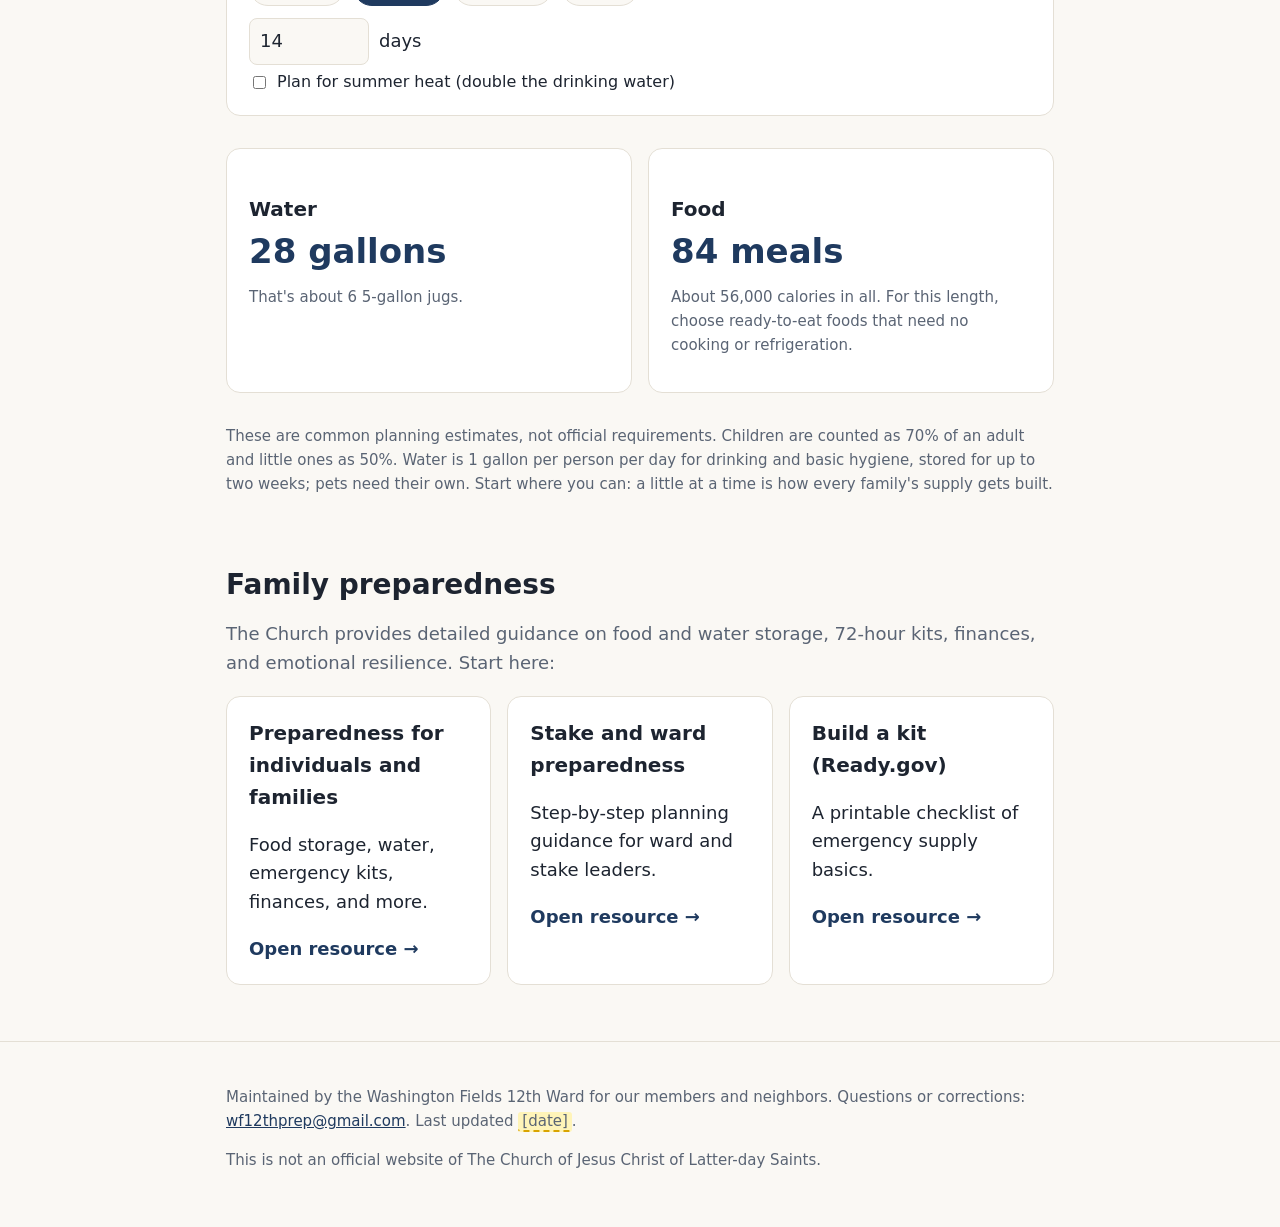
==== commit 48f49412: "Update index.html" ====
--- a/index.html
+++ b/index.html
@@ -236,10 +236,10 @@
     <div class="card">
       <table>
         <tbody>
-          <tr><th>Ward emergency preparedness</th><td><span class="fill">[Name, phone]</span></td></tr>
-          <tr><th>Bishop</th><td><span class="fill">[Name, phone]</span></td></tr>
-          <tr><th>Elders quorum president</th><td><span class="fill">[Name, phone]</span></td></tr>
-          <tr><th>Relief Society president</th><td><span class="fill">[Name, phone]</span></td></tr>
+          <tr><th>Ward emergency preparedness</th><td><span class="fill">Steve Doughty,1(435)619-7769</span></td></tr>
+          <tr><th>Bishop</th><td><span class="fill">Scott Bushar, 1(435)705-1065</span></td></tr>
+          <tr><th>Elders quorum president</th><td><span class="fill">Trey Morris,+1(435)705-4402</span></td></tr>
+          <tr><th>Relief Society president</th><td><span class="fill">Andrea Moore,+1(435)229-7375/span></td></tr>
         </tbody>
       </table>
     </div>
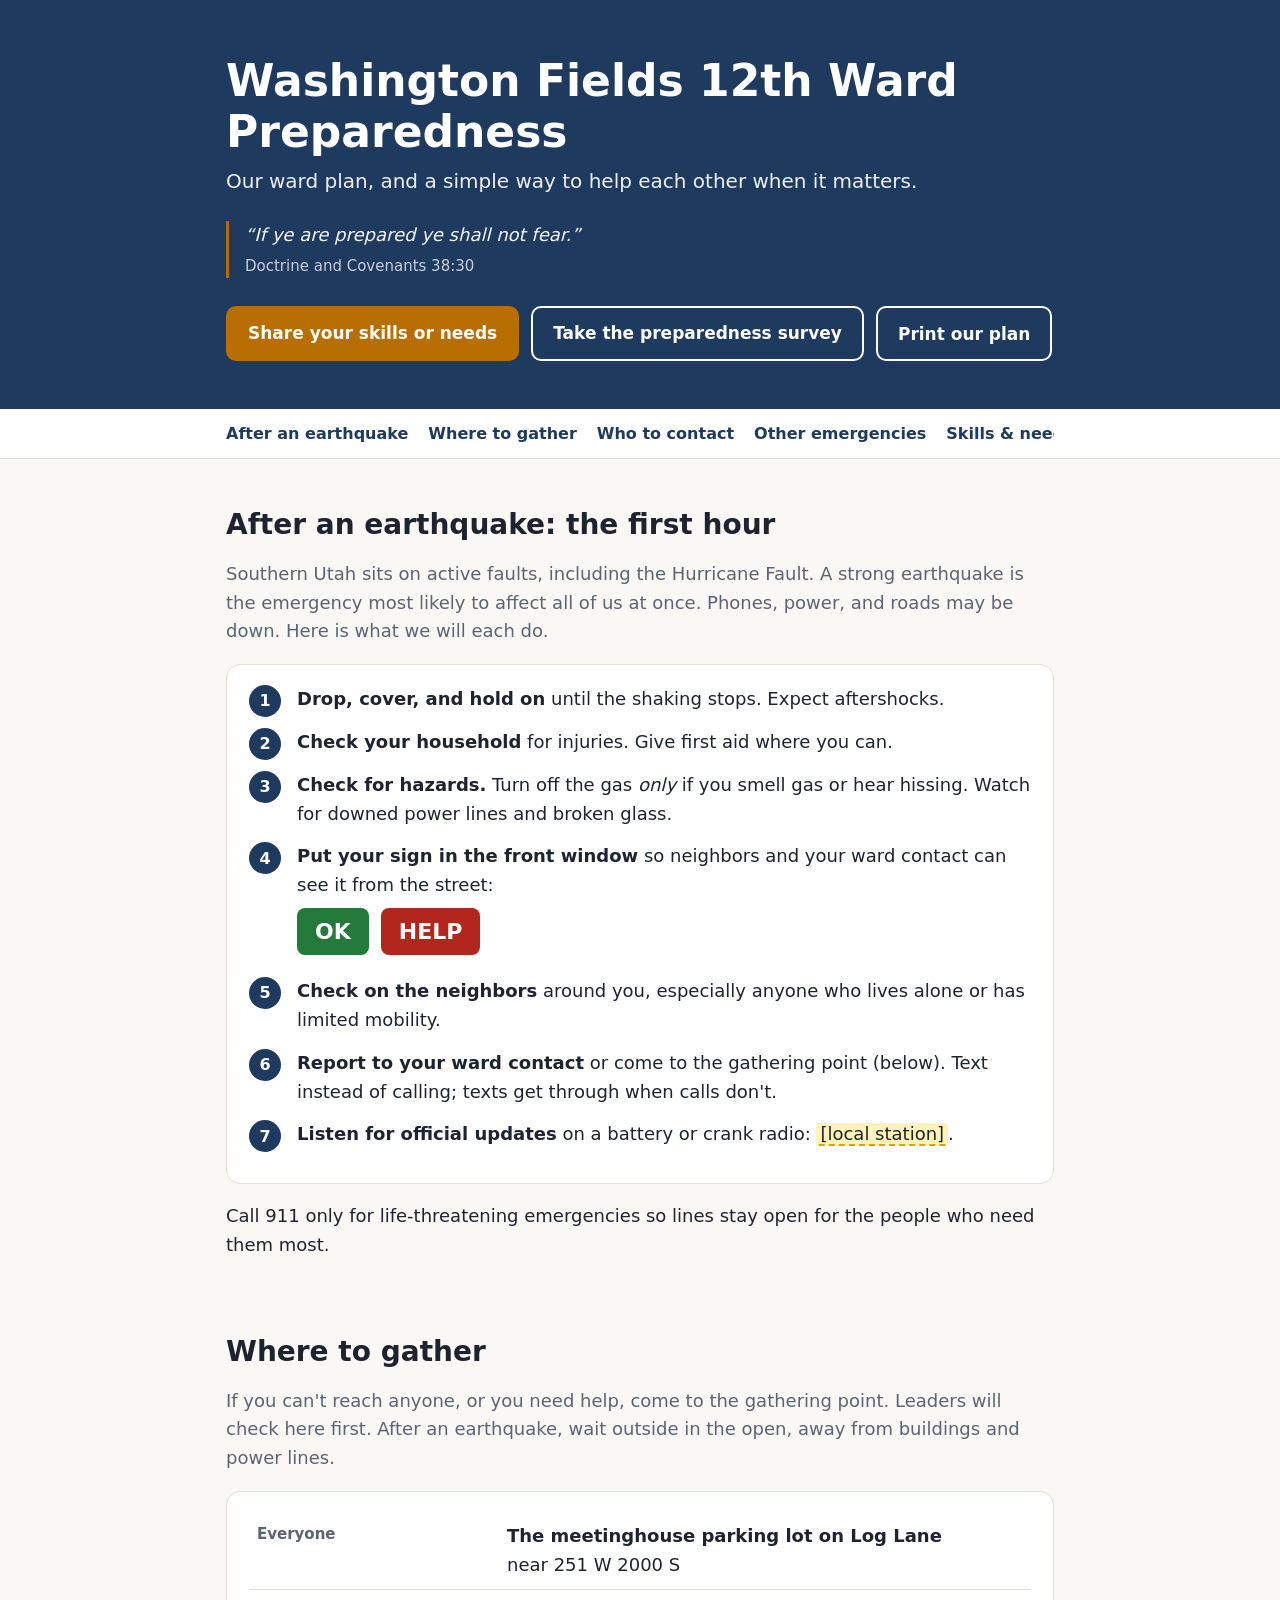
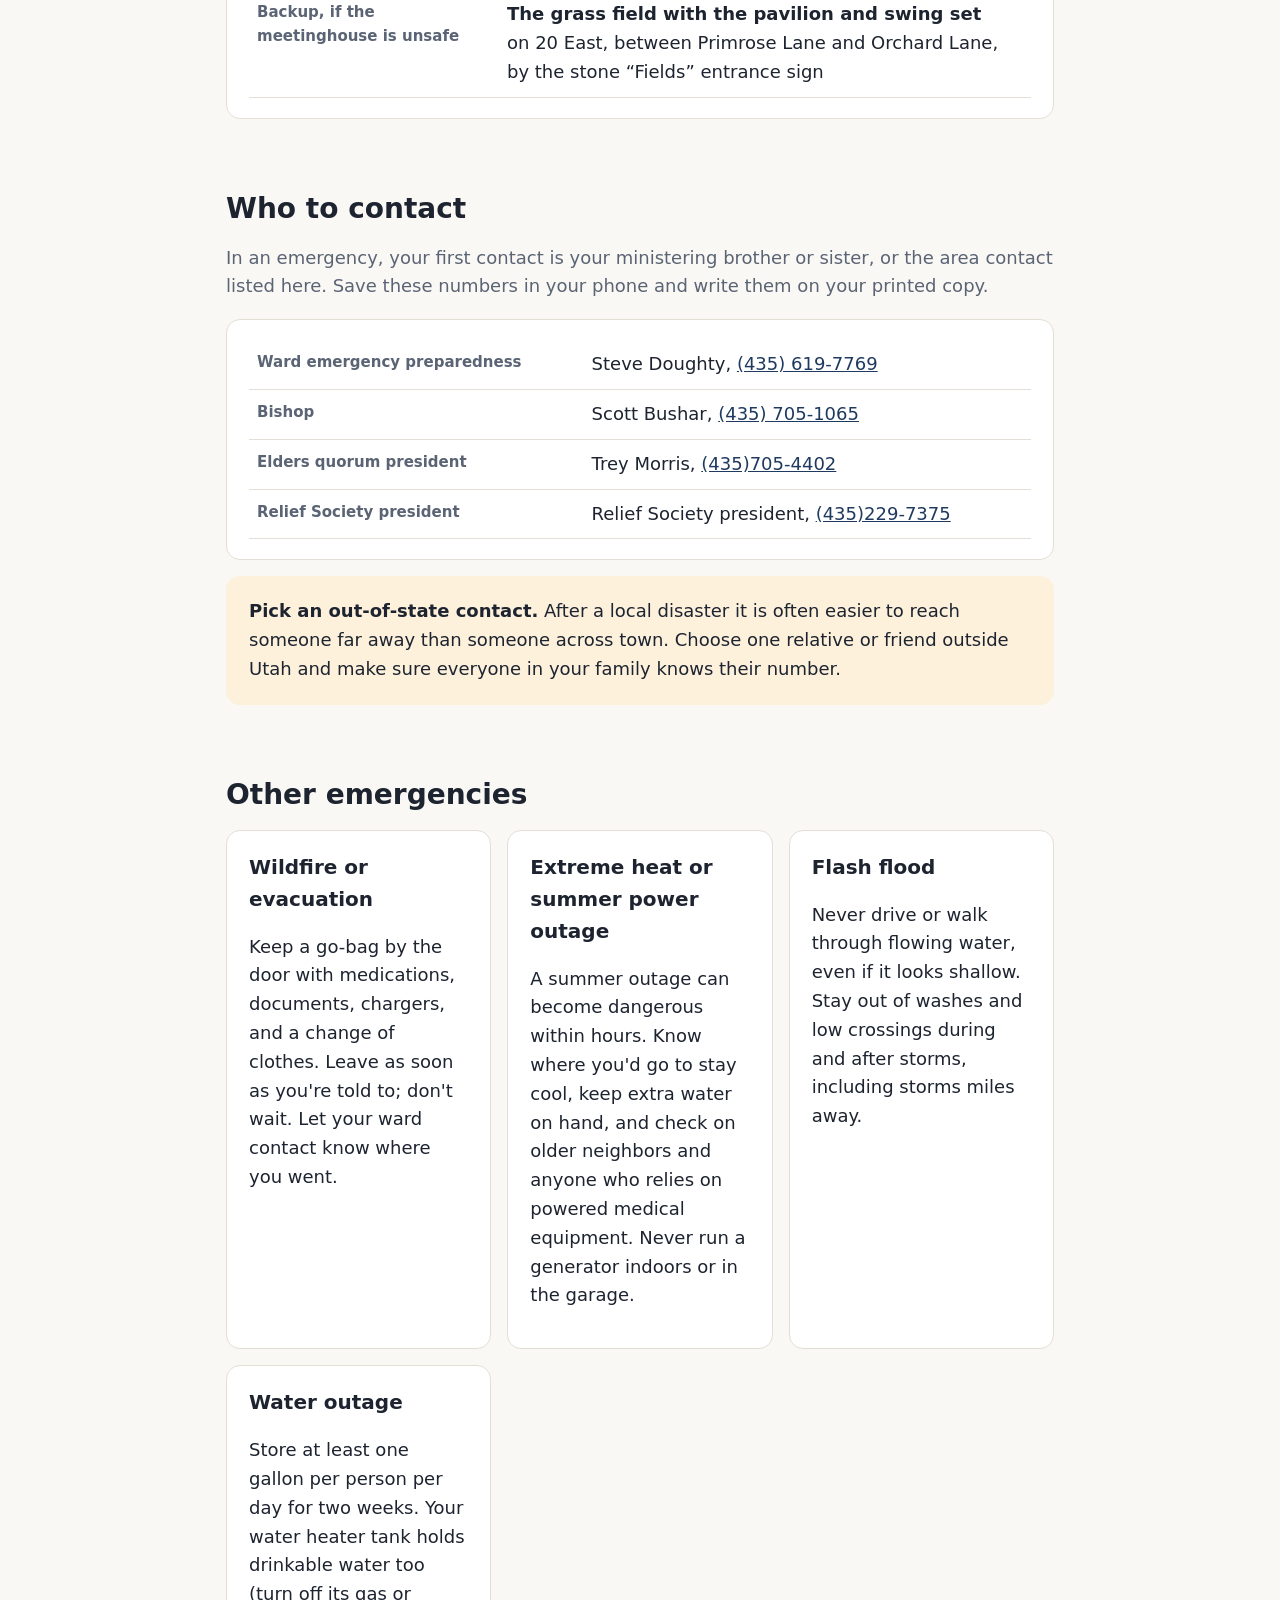
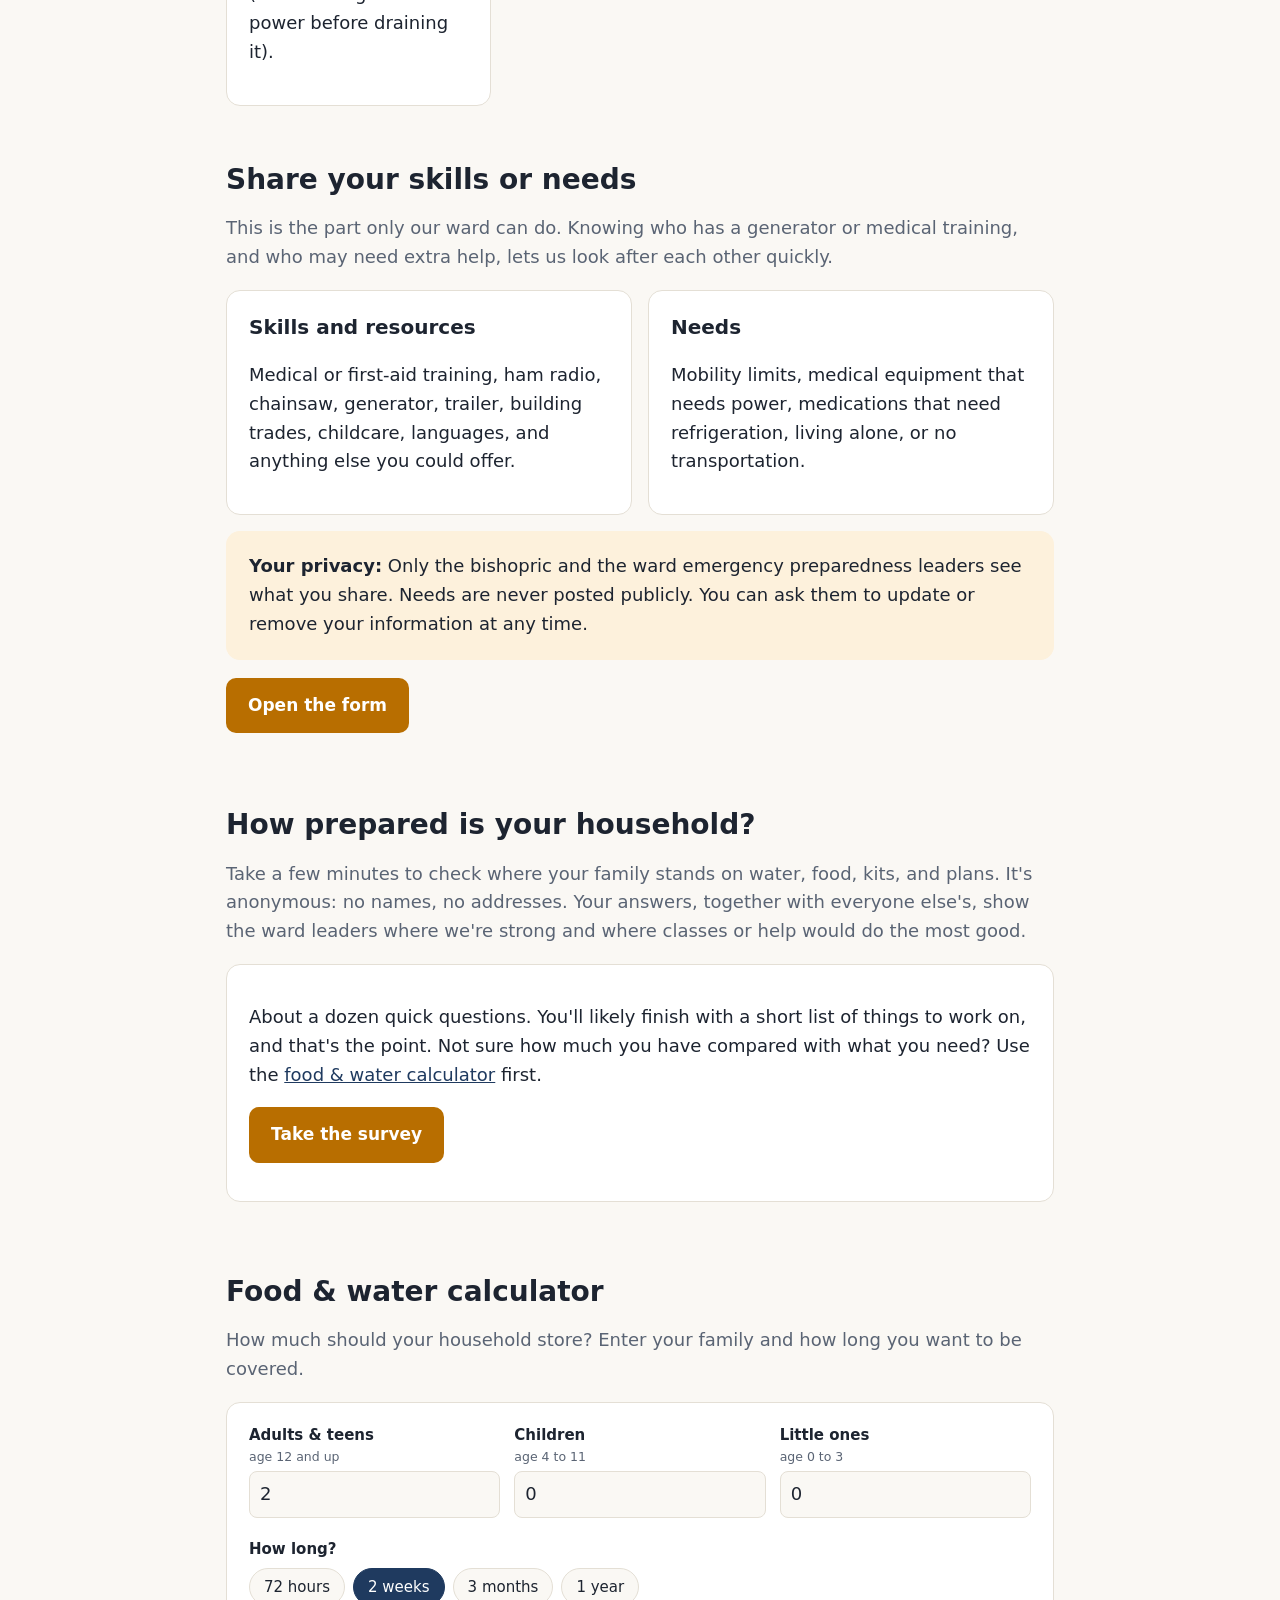
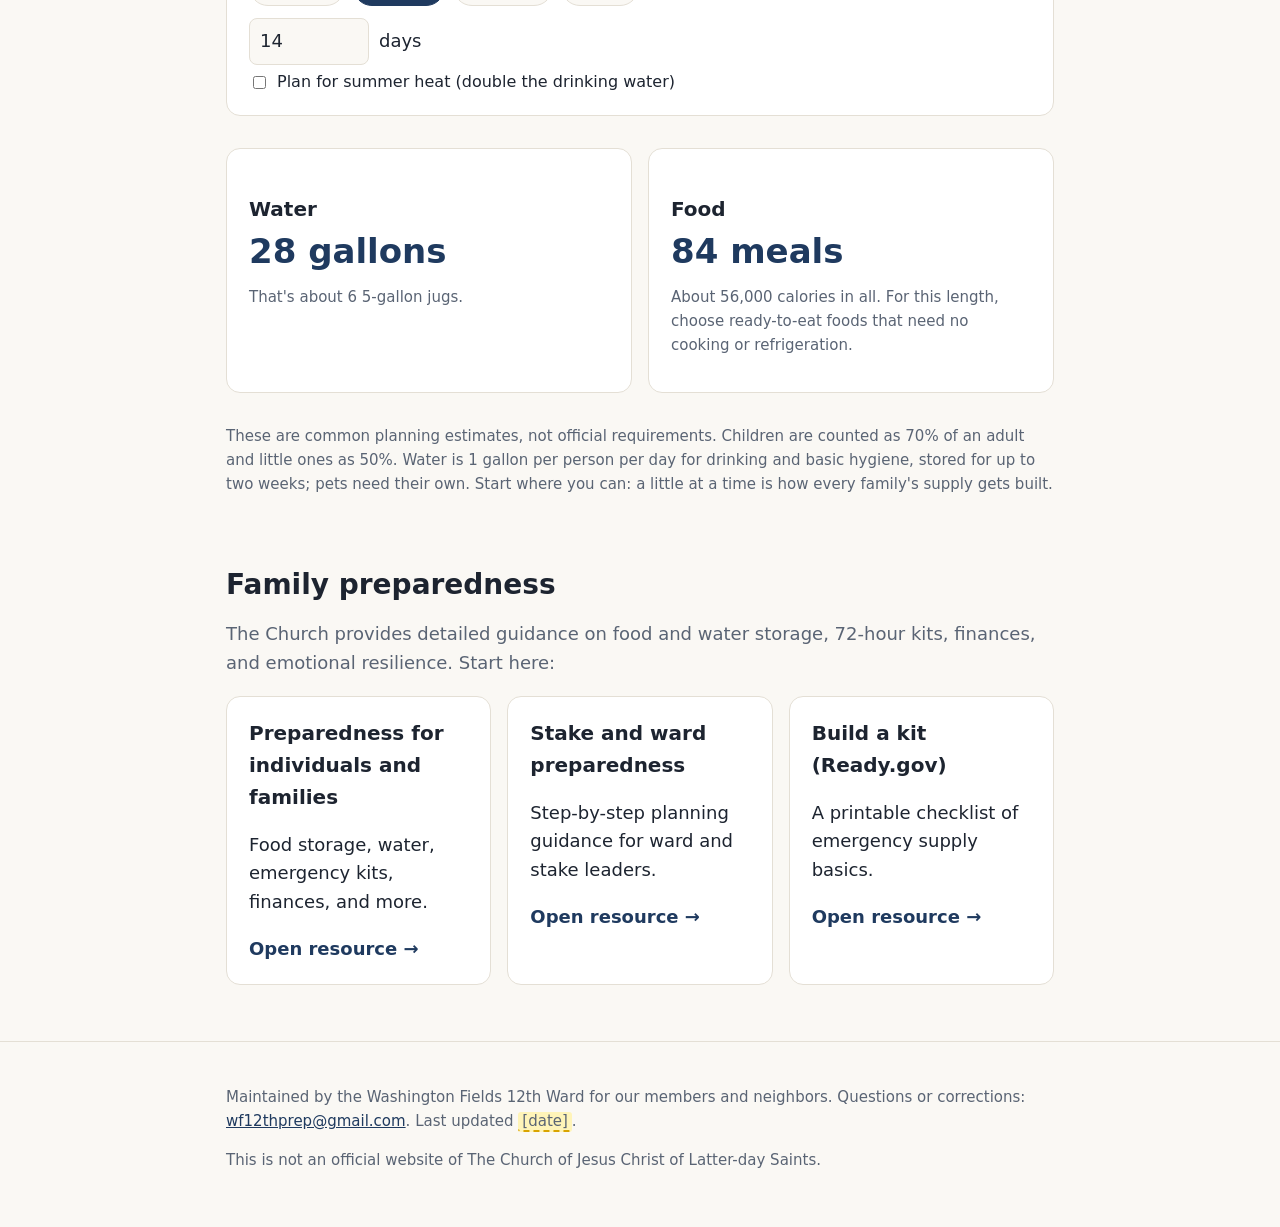
==== commit 8e14f39f: "Update index.html" ====
--- a/index.html
+++ b/index.html
@@ -236,10 +236,10 @@
     <div class="card">
       <table>
         <tbody>
-          <tr><th>Ward emergency preparedness</th><td><span class="fill">Steve Doughty,1(435)619-7769</span></td></tr>
-          <tr><th>Bishop</th><td><span class="fill">Scott Bushar, 1(435)705-1065</span></td></tr>
-          <tr><th>Elders quorum president</th><td><span class="fill">Trey Morris,+1(435)705-4402</span></td></tr>
-          <tr><th>Relief Society president</th><td><span class="fill">Andrea Moore,+1(435)229-7375/span></td></tr>
+          <tr><th>Ward emergency preparedness</th><td>Steve Doughty, <a href="tel:+14356197769">(435) 619-7769</a></td></tr>
+          <tr><th>Bishop</th><td>Scott Bushar, <a href="tel:+14357051065">(435) 705-1065</a></td></tr>
+          <tr><th>Elders quorum president</th><td>Trey Morris, <a href="tel:++14357054402">(435)705-4402</a></td></tr>
+          <tr><th>Relief Society president</th><td>Relief Society president, <a href="tel:+14352297375">(435)229-7375</a></td></tr>
         </tbody>
       </table>
     </div>
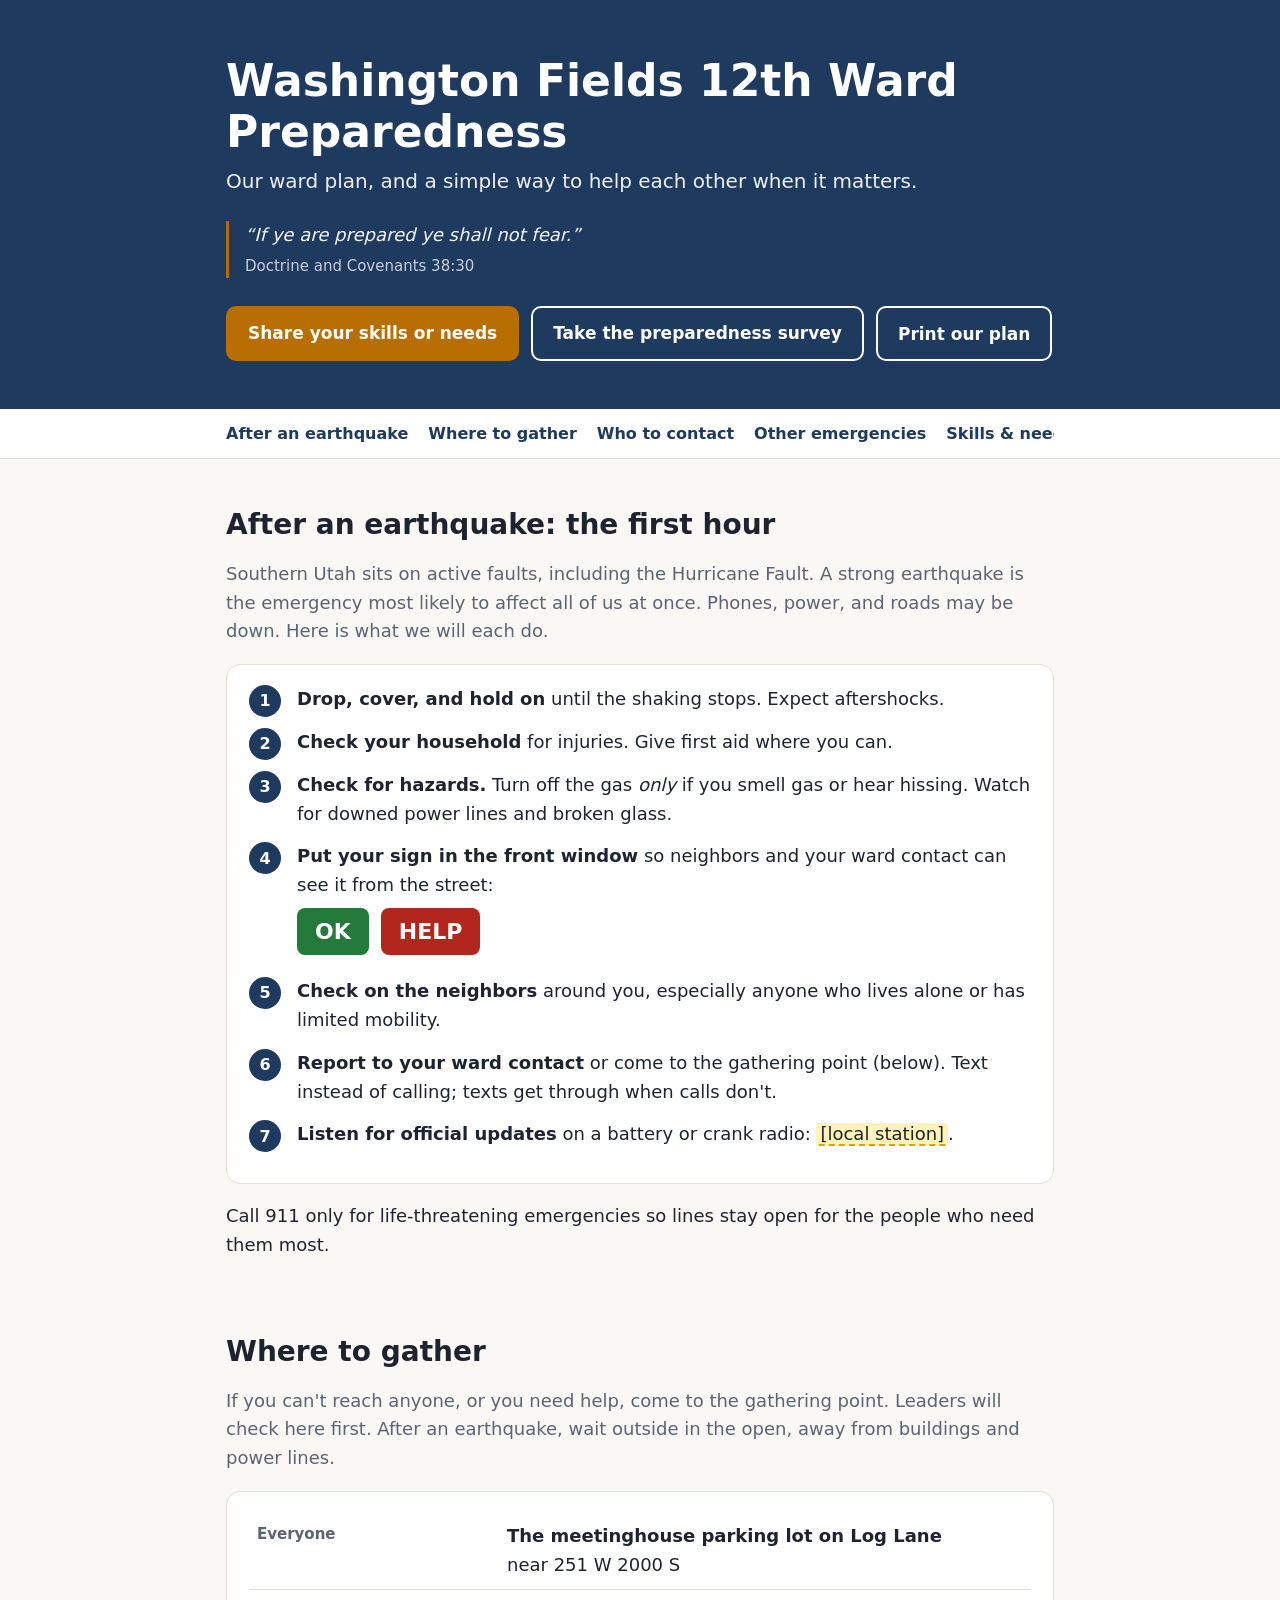
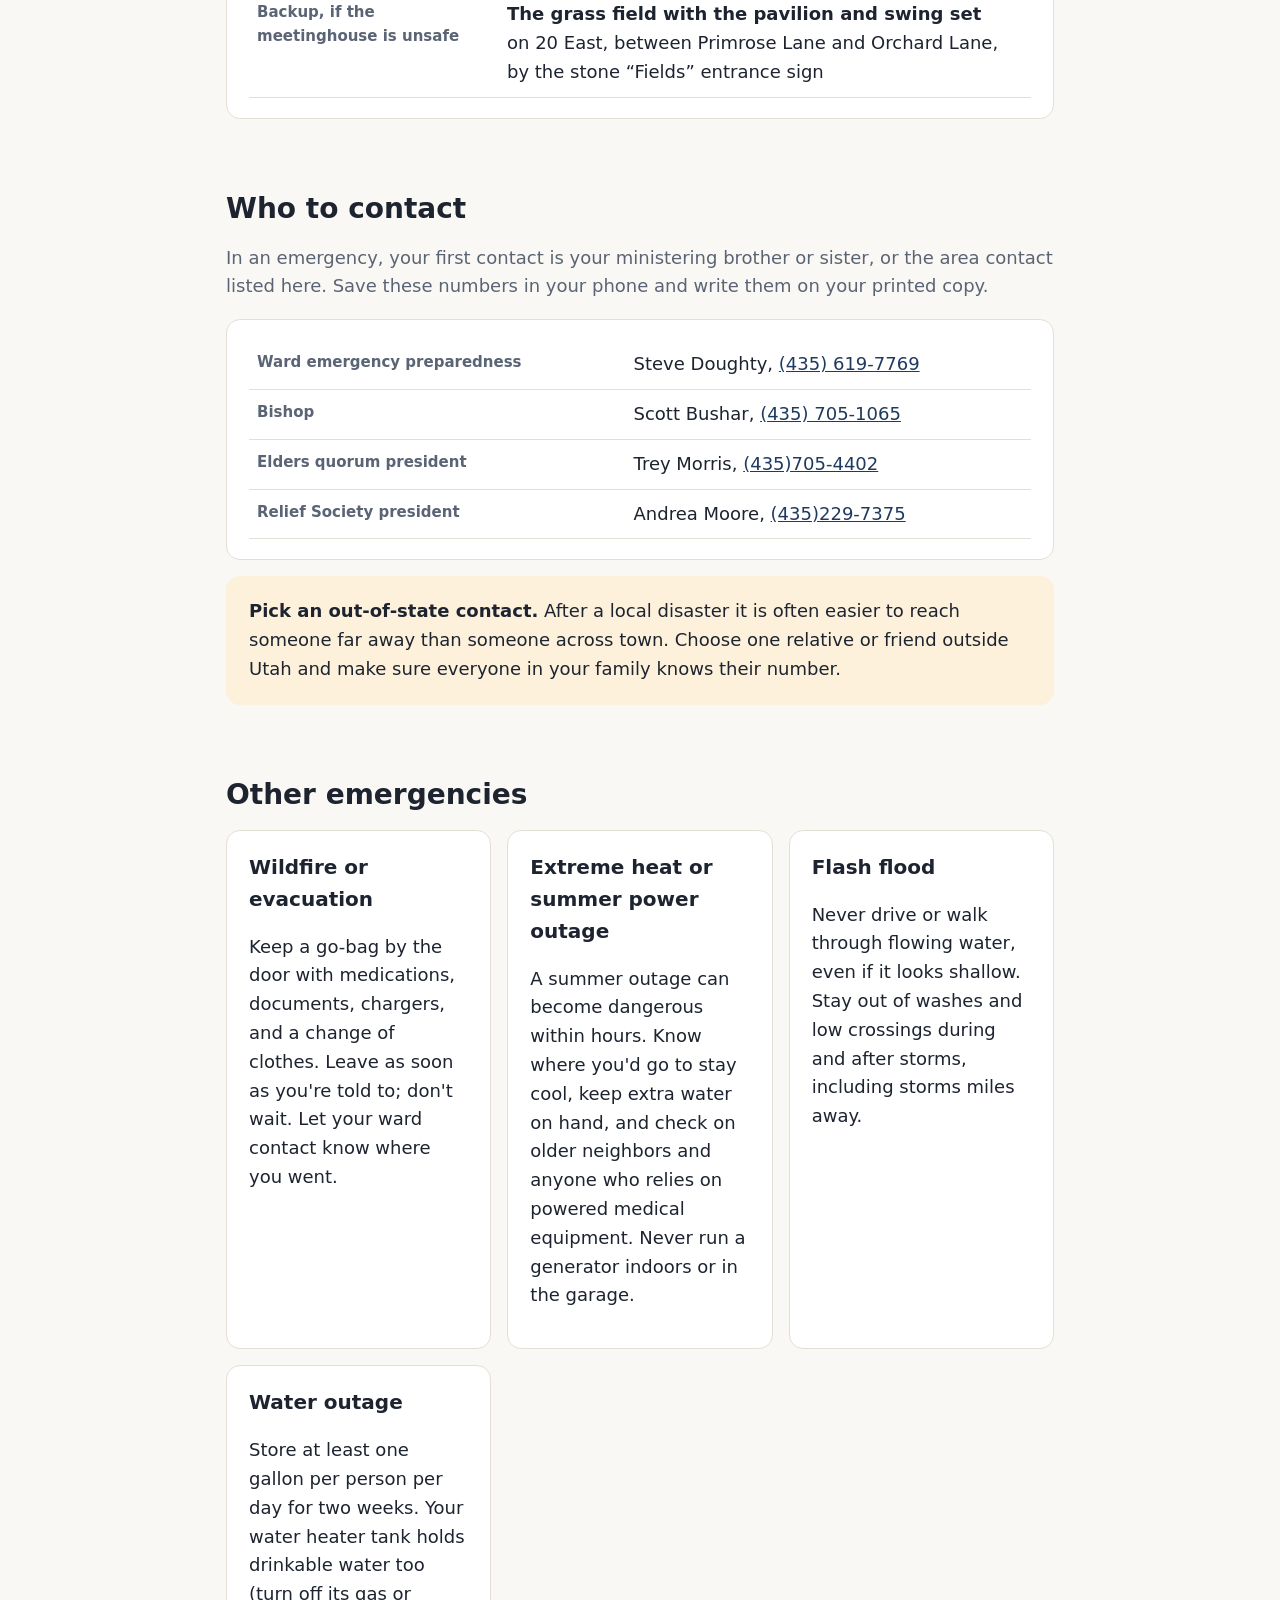
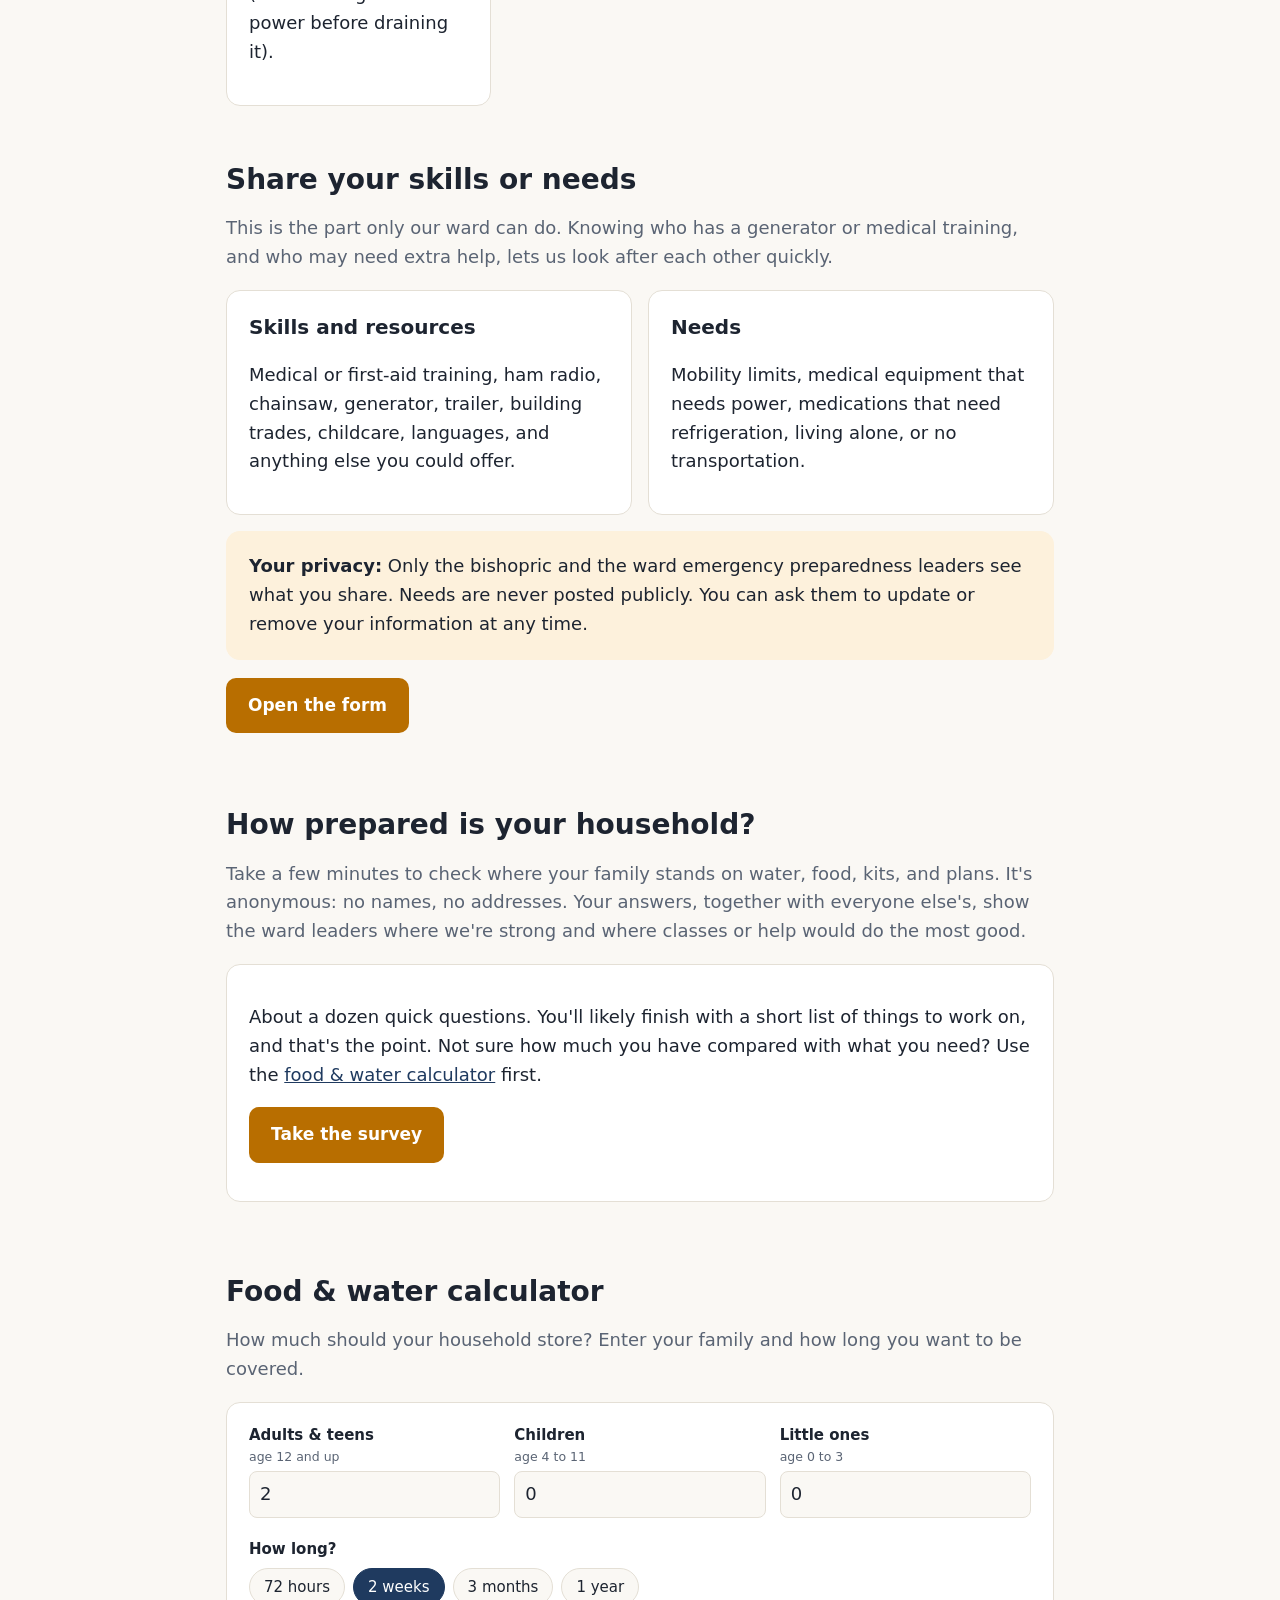
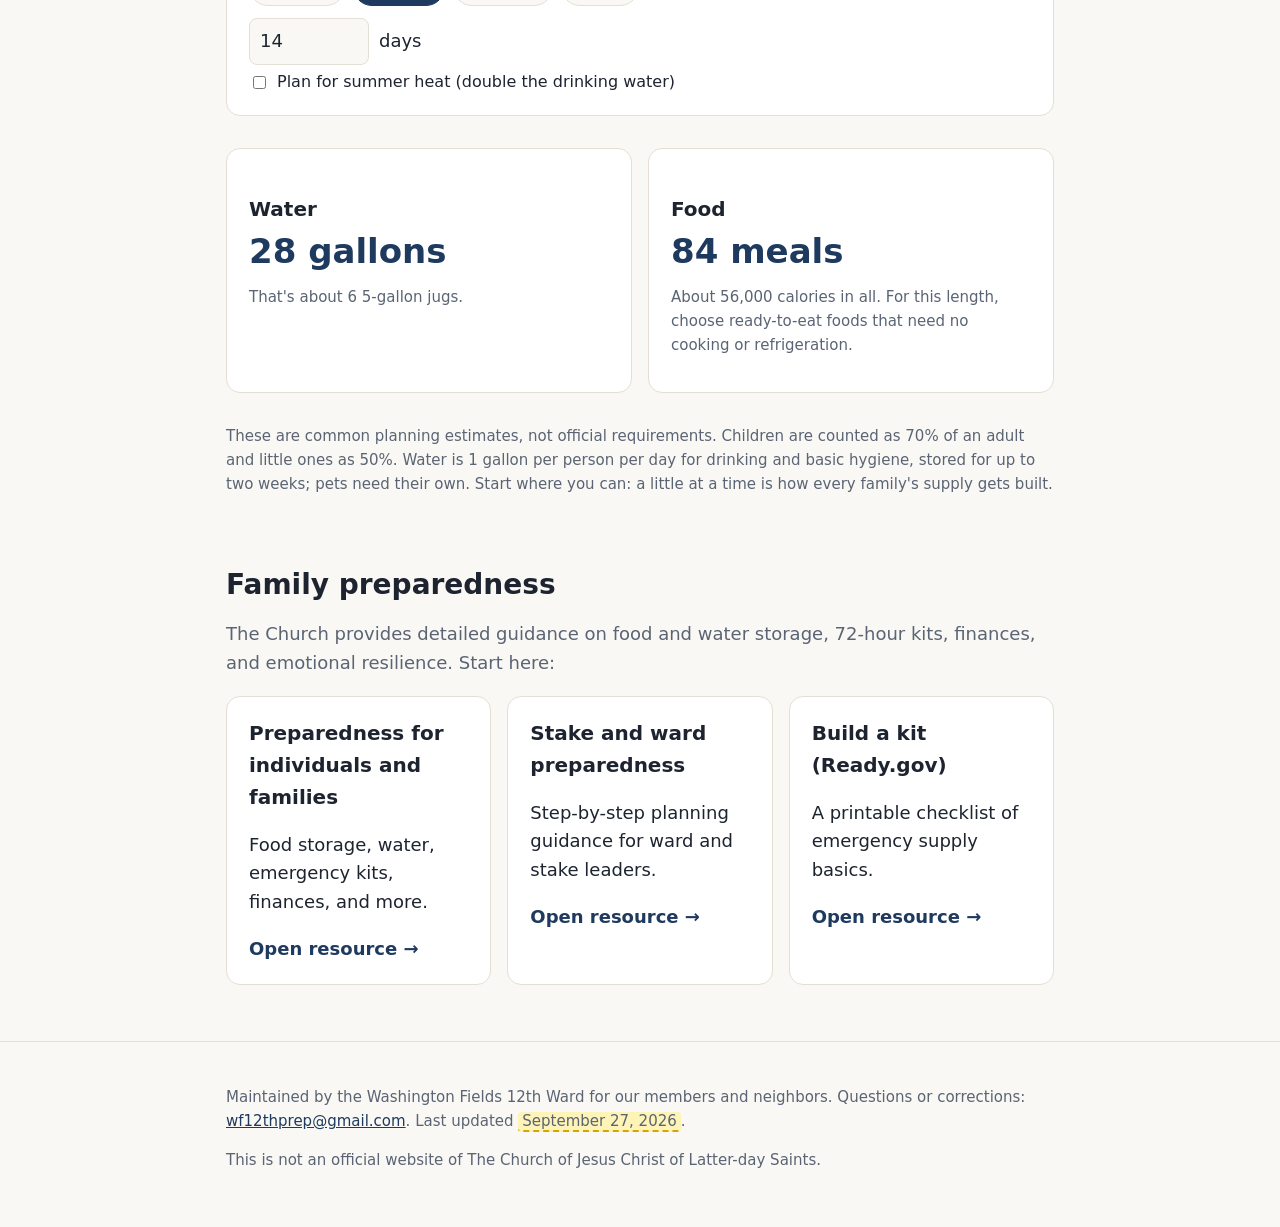
==== commit 6433ea85: "Update index.html" ====
--- a/index.html
+++ b/index.html
@@ -238,8 +238,8 @@
         <tbody>
           <tr><th>Ward emergency preparedness</th><td>Steve Doughty, <a href="tel:+14356197769">(435) 619-7769</a></td></tr>
           <tr><th>Bishop</th><td>Scott Bushar, <a href="tel:+14357051065">(435) 705-1065</a></td></tr>
-          <tr><th>Elders quorum president</th><td>Trey Morris, <a href="tel:++14357054402">(435)705-4402</a></td></tr>
-          <tr><th>Relief Society president</th><td>Relief Society president, <a href="tel:+14352297375">(435)229-7375</a></td></tr>
+          <tr><th>Elders quorum president</th><td>Trey Morris, <a href="tel:+14357054402">(435)705-4402</a></td></tr>
+          <tr><th>Relief Society president</th><td>Andrea Moore, <a href="tel:+14352297375">(435)229-7375</a></td></tr>
         </tbody>
       </table>
     </div>
@@ -370,7 +370,7 @@
 
 <footer>
   <div class="wrap">
-    <p>Maintained by the Washington Fields 12th Ward for our members and neighbors. Questions or corrections: <a href="mailto:wf12thprep@gmail.com">wf12thprep@gmail.com</a>. Last updated <span class="fill">[date]</span>.</p>
+    <p>Maintained by the Washington Fields 12th Ward for our members and neighbors. Questions or corrections: <a href="mailto:wf12thprep@gmail.com">wf12thprep@gmail.com</a>. Last updated <span class="fill">September 27, 2026</span>.</p>
     <p>This is not an official website of The Church of Jesus Christ of Latter-day Saints.</p>
   </div>
 </footer>
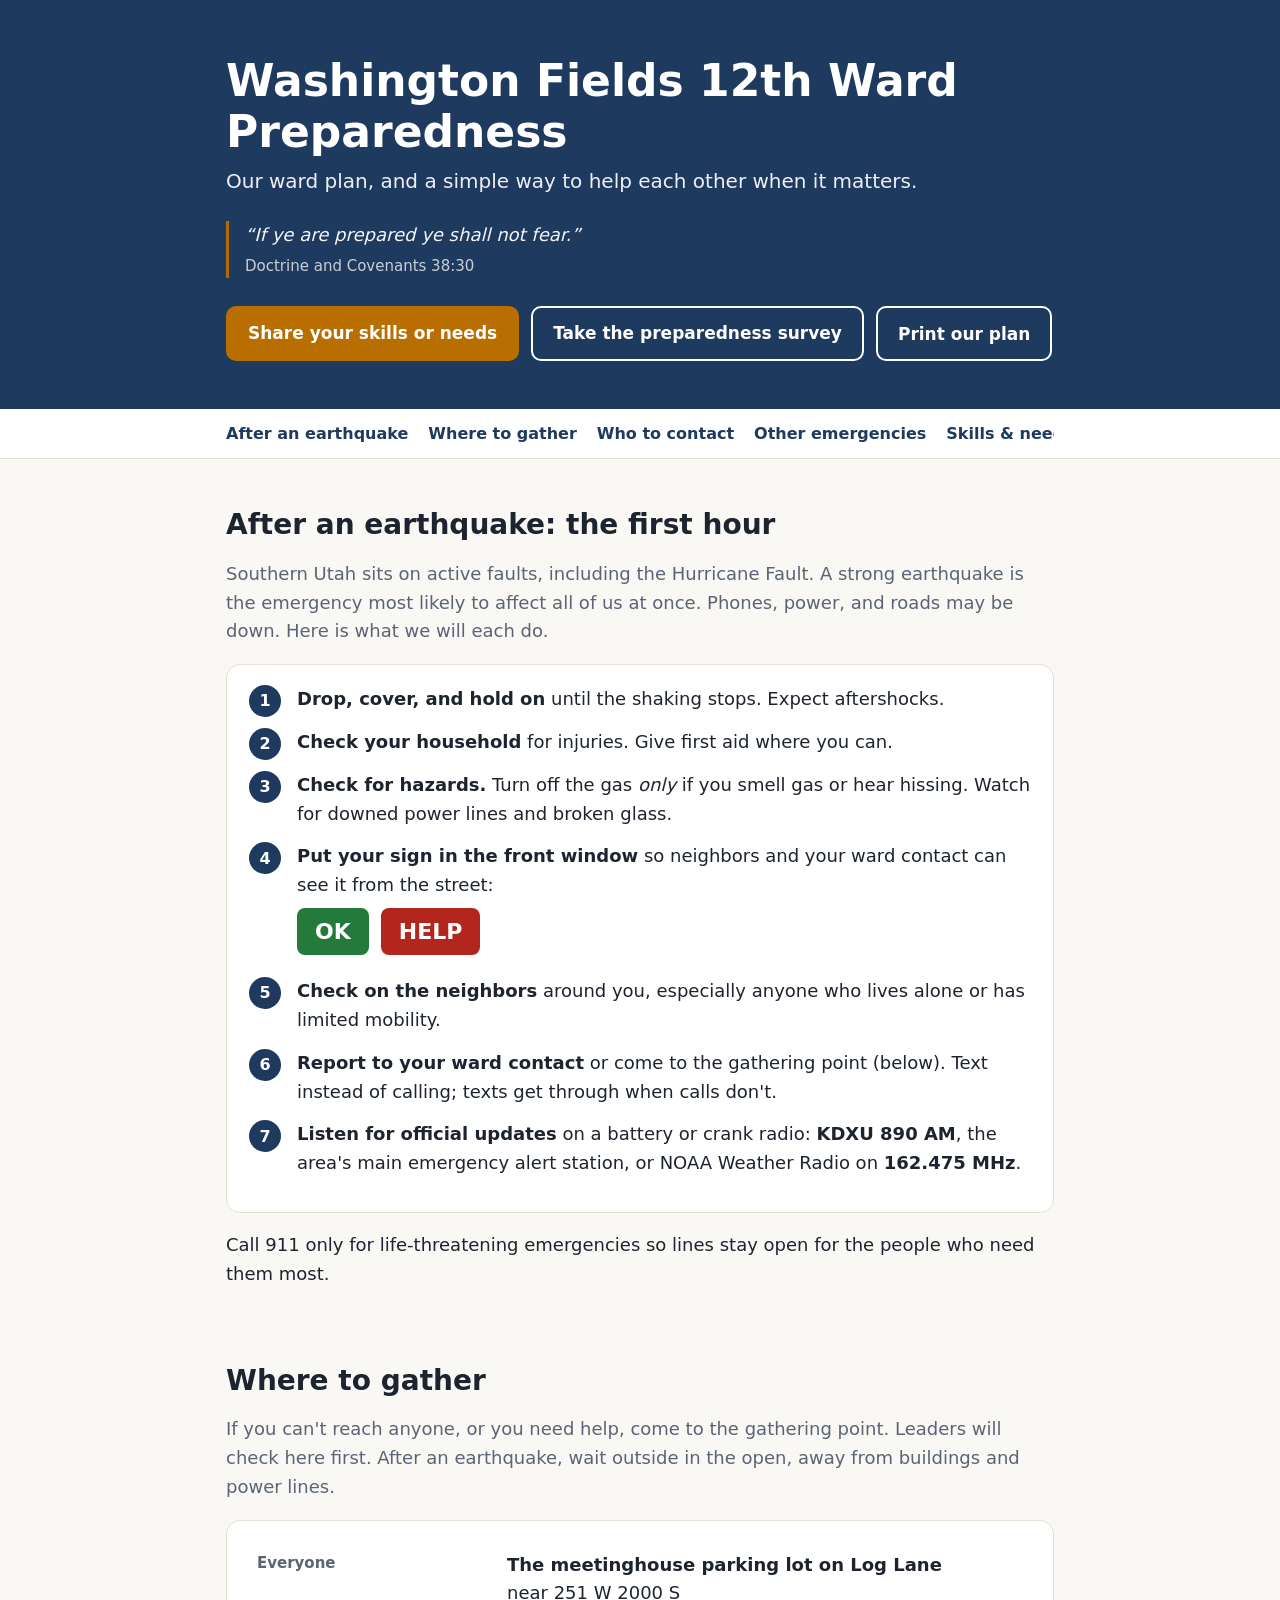
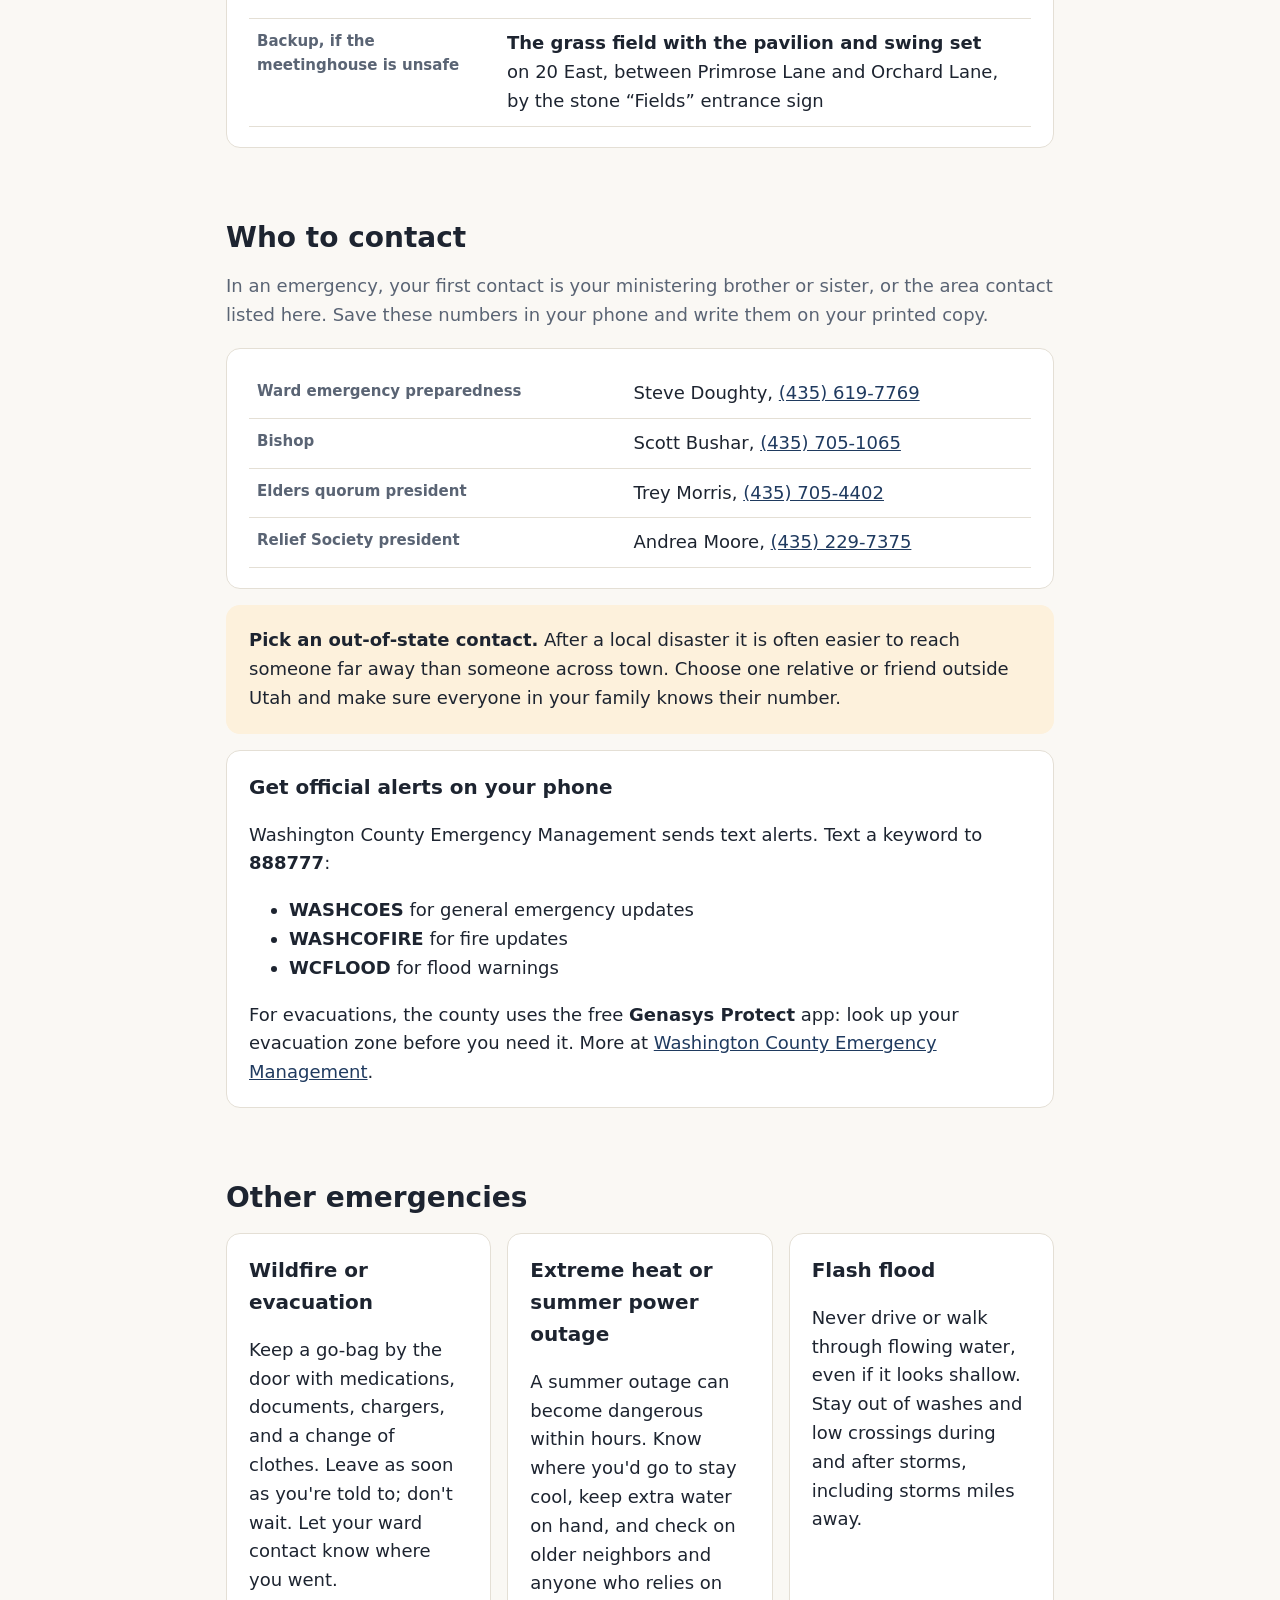
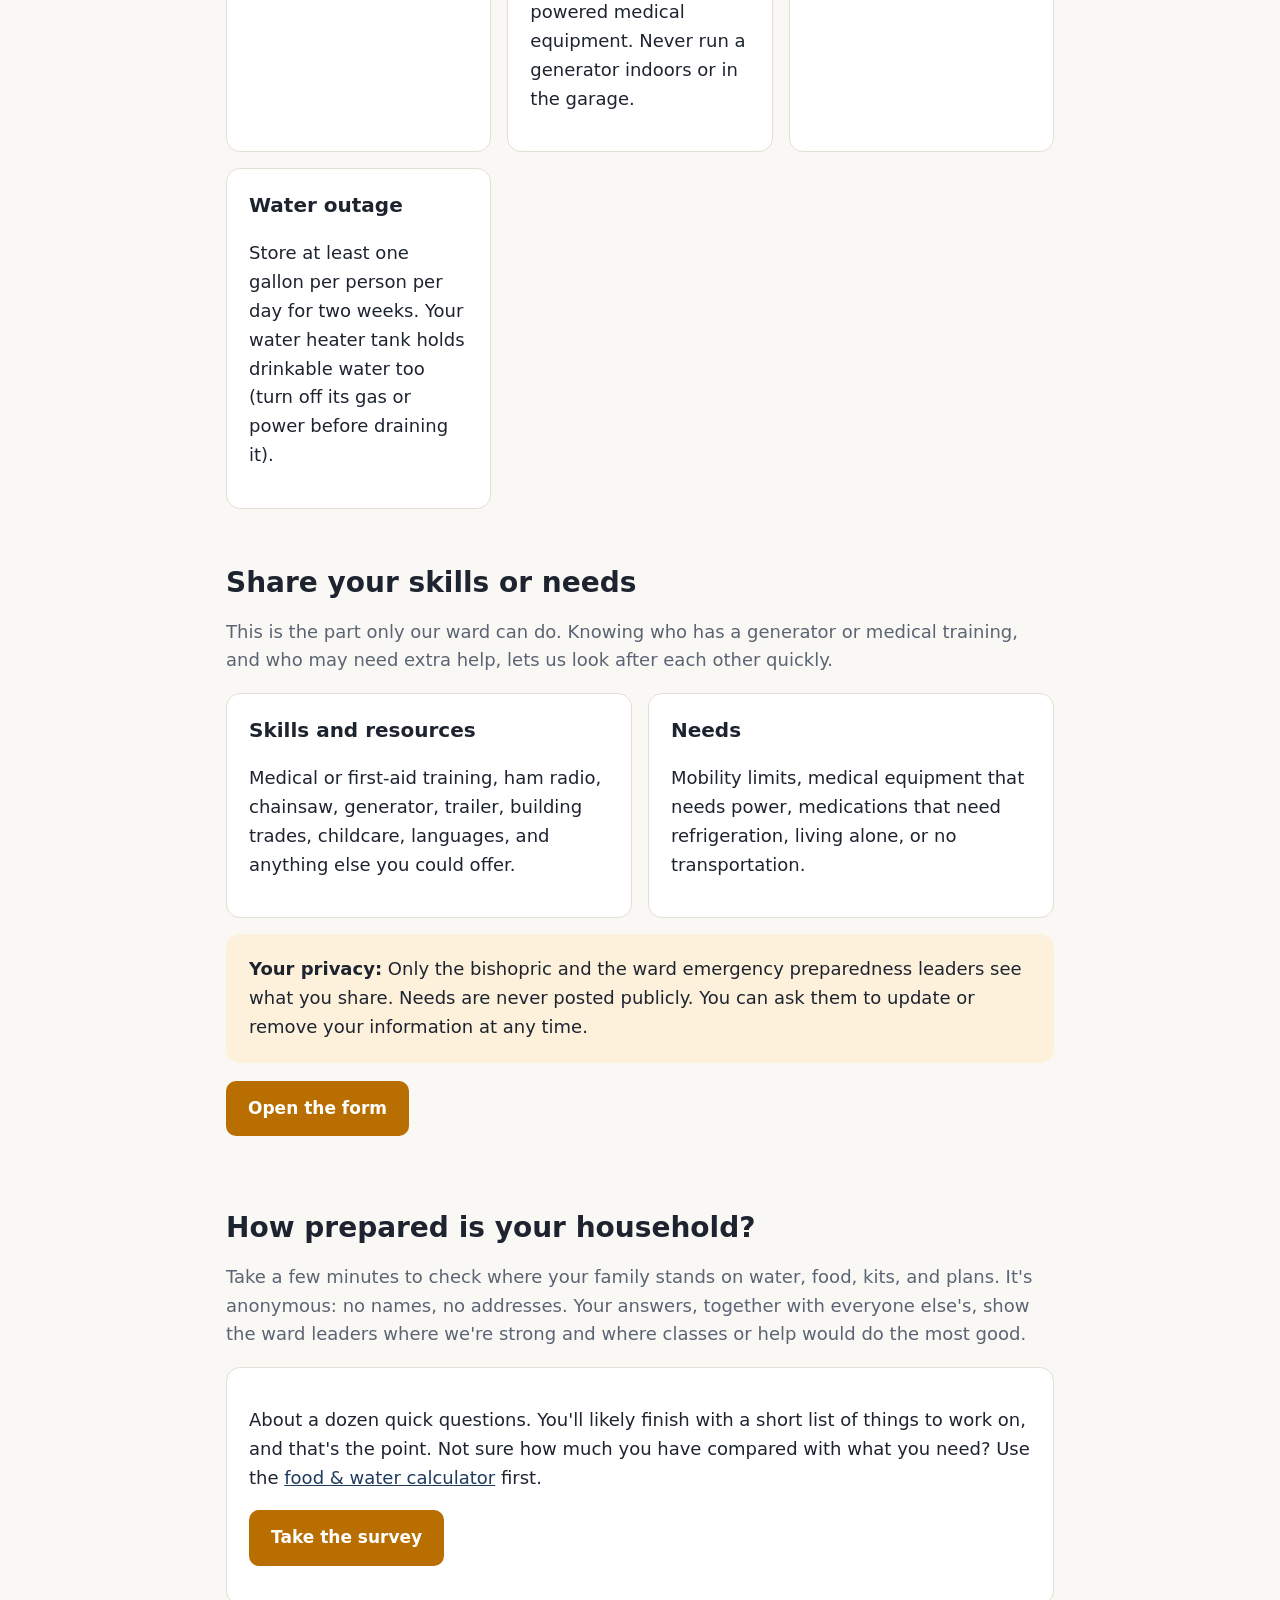
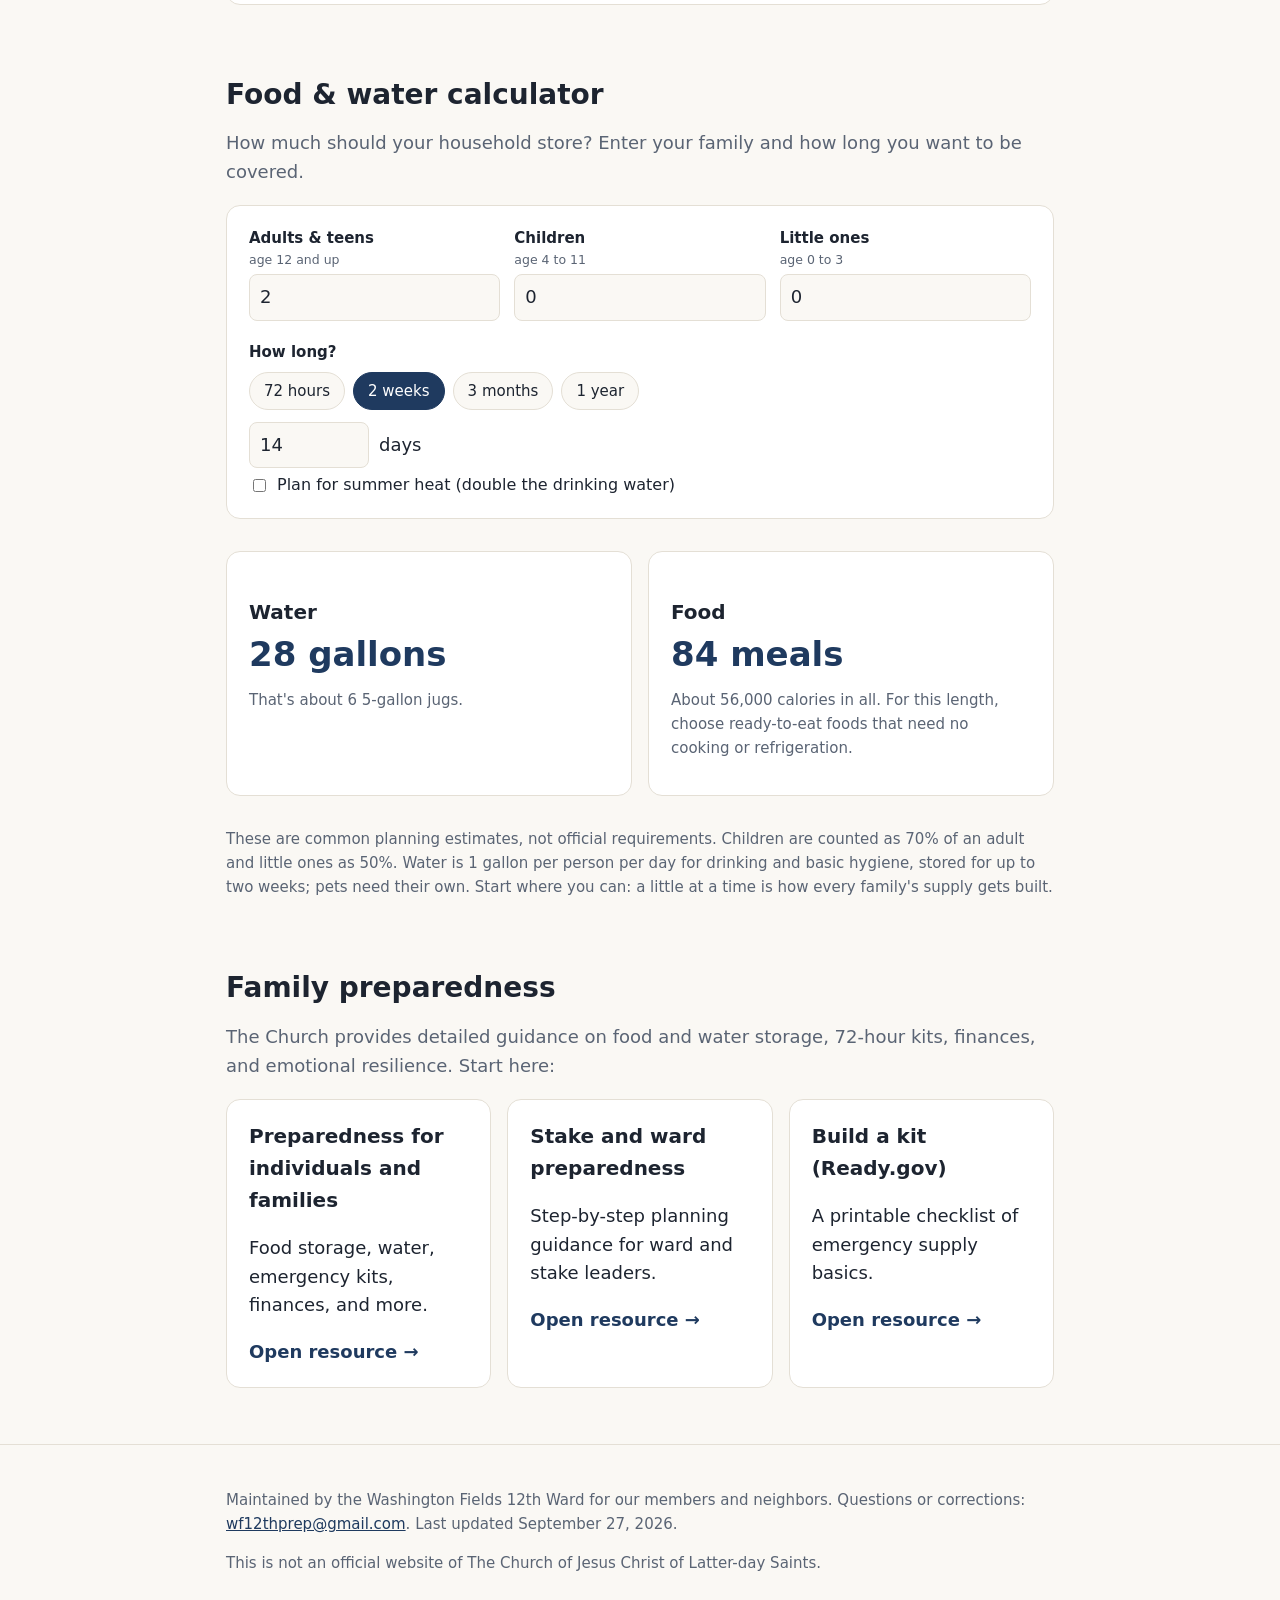
==== commit de61b9c4: "Add files via upload" ====
--- a/index.html
+++ b/index.html
@@ -146,6 +146,16 @@
     #share .lead, #share h2, #share .callout, #survey h2, #survey .lead, #survey .card, #calculator, .hero blockquote { display: none; }
     h2, .lead { break-after: avoid; }
     #contact { break-before: page; }
+    #alerts p, #alerts ul { margin: 2px 0; font-size: 10pt; }
+    #alerts ul { display: flex; gap: 18px; list-style: none; padding: 0; }
+    #contact .callout { padding: 4px 12px; font-size: 10pt; }
+    #other .grid .card p { font-size: 9.5pt; }
+    #other .grid { grid-template-columns: repeat(4, 1fr); }
+    #share, #survey { padding: 0; }
+    #contact .lead { display: none; }
+    footer { margin-top: 6px !important; padding-top: 4px !important; border-top: 0; }
+    footer p { margin: 2px 0; }
+    #share .print-only, #survey .print-only { margin: 4px 0; }
     th, td { padding: 5px 8px; }
     footer { margin-top: 16px; padding: 8px 0 0; font-size: 9.5pt; }
     .signs .sign { font-size: 14pt; padding: 2px 12px; }
@@ -211,7 +221,7 @@
         </li>
         <li><strong>Check on the neighbors</strong> around you, especially anyone who lives alone or has limited mobility.</li>
         <li><strong>Report to your ward contact</strong> or come to the gathering point (below). Text instead of calling; texts get through when calls don't.</li>
-        <li><strong>Listen for official updates</strong> on a battery or crank radio: <span class="fill">[local station]</span>.</li>
+        <li><strong>Listen for official updates</strong> on a battery or crank radio: <strong>KDXU 890 AM</strong>, the area's main emergency alert station, or NOAA Weather Radio on <strong>162.475 MHz</strong>.</li>
       </ol>
     </div>
     <p>Call 911 only for life-threatening emergencies so lines stay open for the people who need them most.</p>
@@ -238,13 +248,23 @@
         <tbody>
           <tr><th>Ward emergency preparedness</th><td>Steve Doughty, <a href="tel:+14356197769">(435) 619-7769</a></td></tr>
           <tr><th>Bishop</th><td>Scott Bushar, <a href="tel:+14357051065">(435) 705-1065</a></td></tr>
-          <tr><th>Elders quorum president</th><td>Trey Morris, <a href="tel:+14357054402">(435)705-4402</a></td></tr>
-          <tr><th>Relief Society president</th><td>Andrea Moore, <a href="tel:+14352297375">(435)229-7375</a></td></tr>
+          <tr><th>Elders quorum president</th><td>Trey Morris, <a href="tel:+14357054402">(435) 705-4402</a></td></tr>
+          <tr><th>Relief Society president</th><td>Andrea Moore, <a href="tel:+14352297375">(435) 229-7375</a></td></tr>
         </tbody>
       </table>
     </div>
     <div class="card callout">
       <strong>Pick an out-of-state contact.</strong> After a local disaster it is often easier to reach someone far away than someone across town. Choose one relative or friend outside Utah and make sure everyone in your family knows their number.
+    </div>
+    <div class="card" id="alerts">
+      <h3 style="margin-top:0">Get official alerts on your phone</h3>
+      <p>Washington County Emergency Management sends text alerts. Text a keyword to <strong>888777</strong>:</p>
+      <ul>
+        <li><strong>WASHCOES</strong> for general emergency updates</li>
+        <li><strong>WASHCOFIRE</strong> for fire updates</li>
+        <li><strong>WCFLOOD</strong> for flood warnings</li>
+      </ul>
+      <p style="margin-bottom:0">For evacuations, the county uses the free <strong>Genasys Protect</strong> app: look up your evacuation zone before you need it. More at <a href="https://www.washco.utah.gov/departments/emergency-management/emergency-updates/" target="_blank" rel="noopener">Washington County Emergency Management</a>.</p>
     </div>
     <p class="print-only">My out-of-state contact: ______________________________ &nbsp; Phone: ____________________</p>
   </section>
@@ -370,7 +390,7 @@
 
 <footer>
   <div class="wrap">
-    <p>Maintained by the Washington Fields 12th Ward for our members and neighbors. Questions or corrections: <a href="mailto:wf12thprep@gmail.com">wf12thprep@gmail.com</a>. Last updated <span class="fill">September 27, 2026</span>.</p>
+    <p>Maintained by the Washington Fields 12th Ward for our members and neighbors. Questions or corrections: <a href="mailto:wf12thprep@gmail.com">wf12thprep@gmail.com</a>. Last updated September 27, 2026.</p>
     <p>This is not an official website of The Church of Jesus Christ of Latter-day Saints.</p>
   </div>
 </footer>
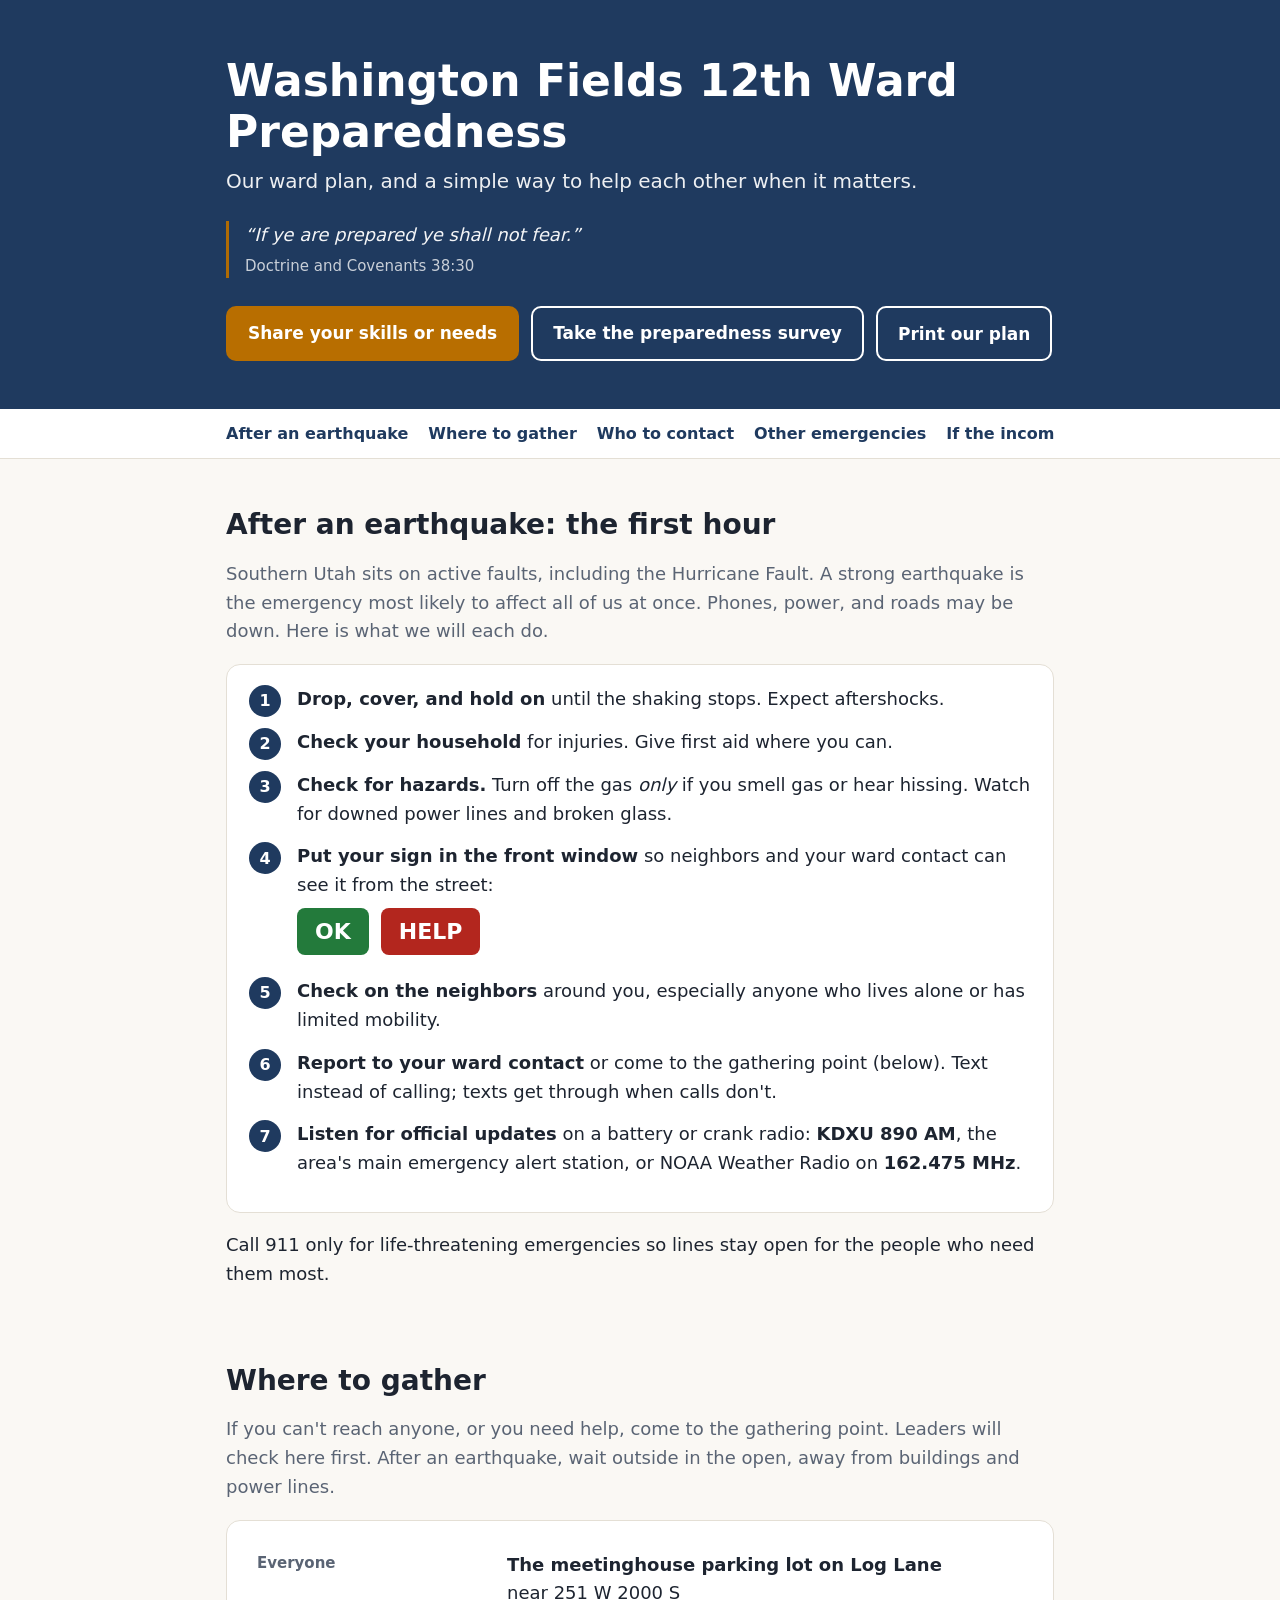
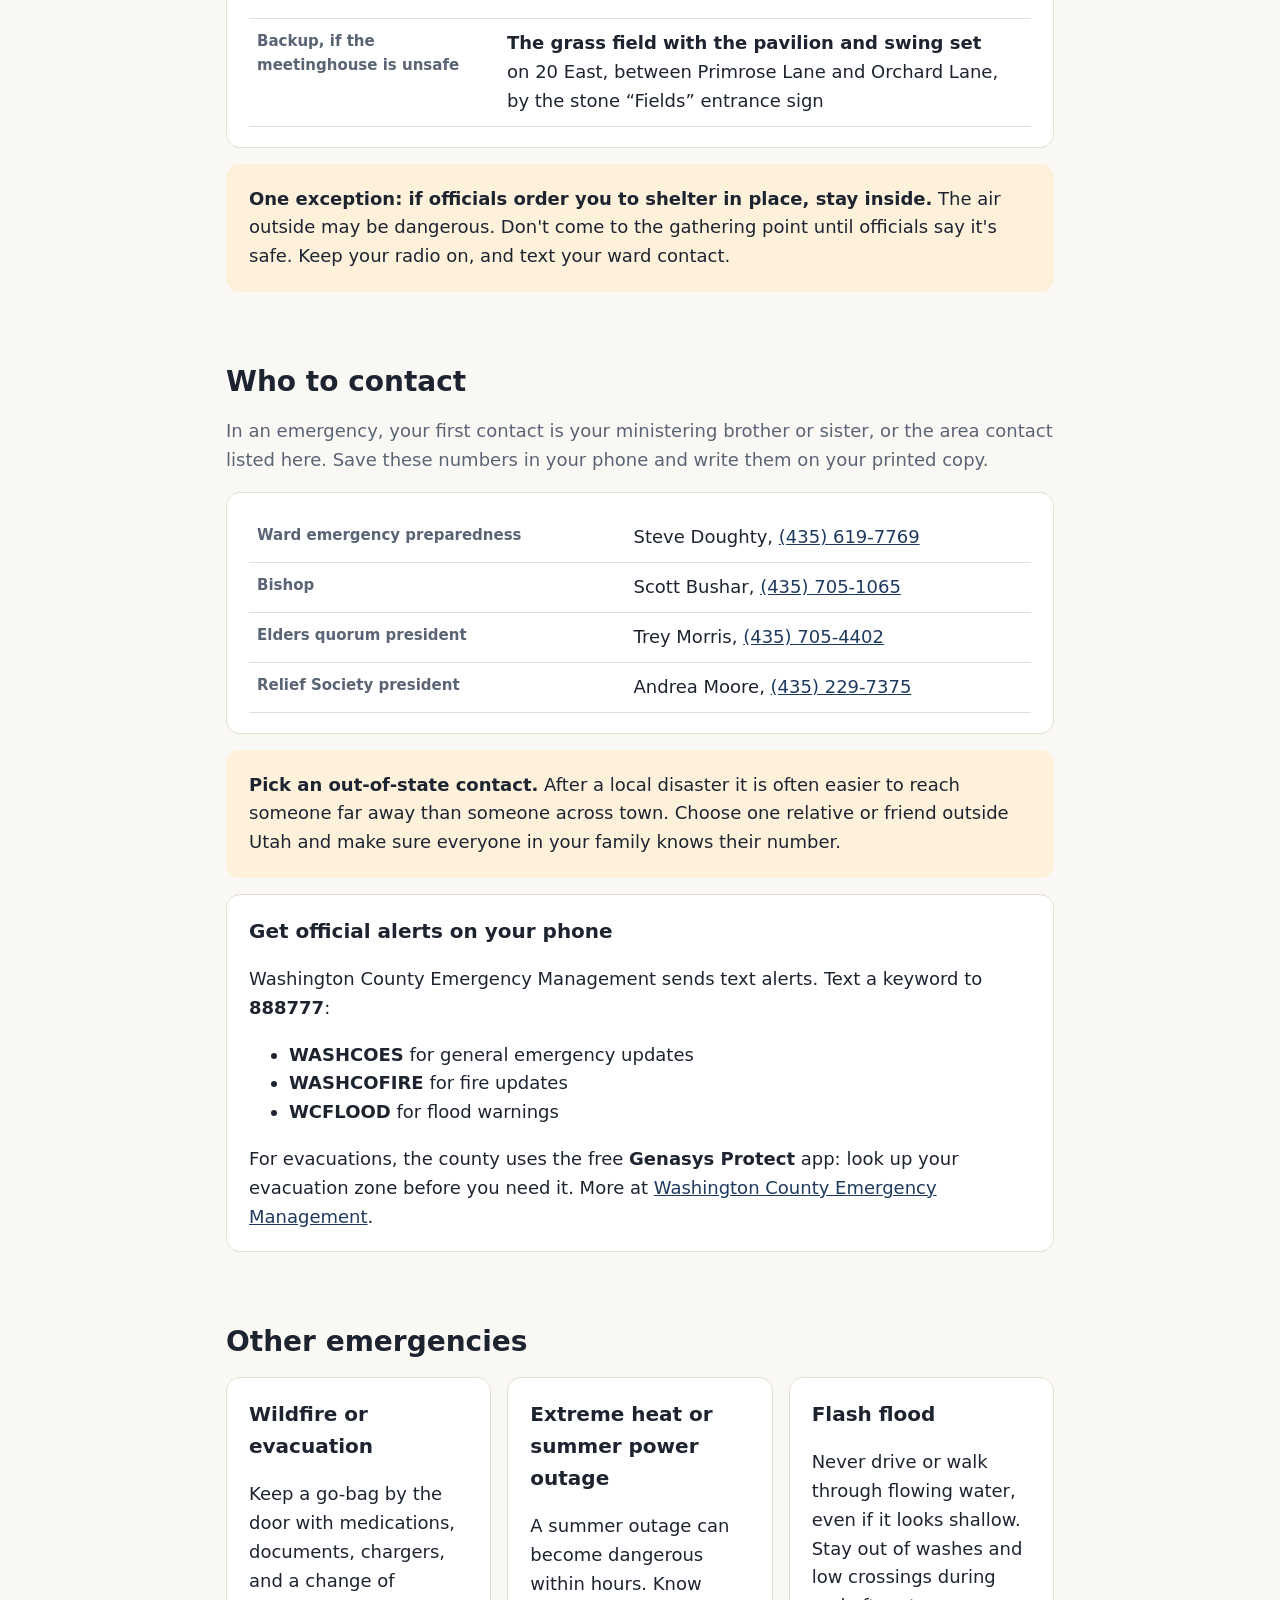
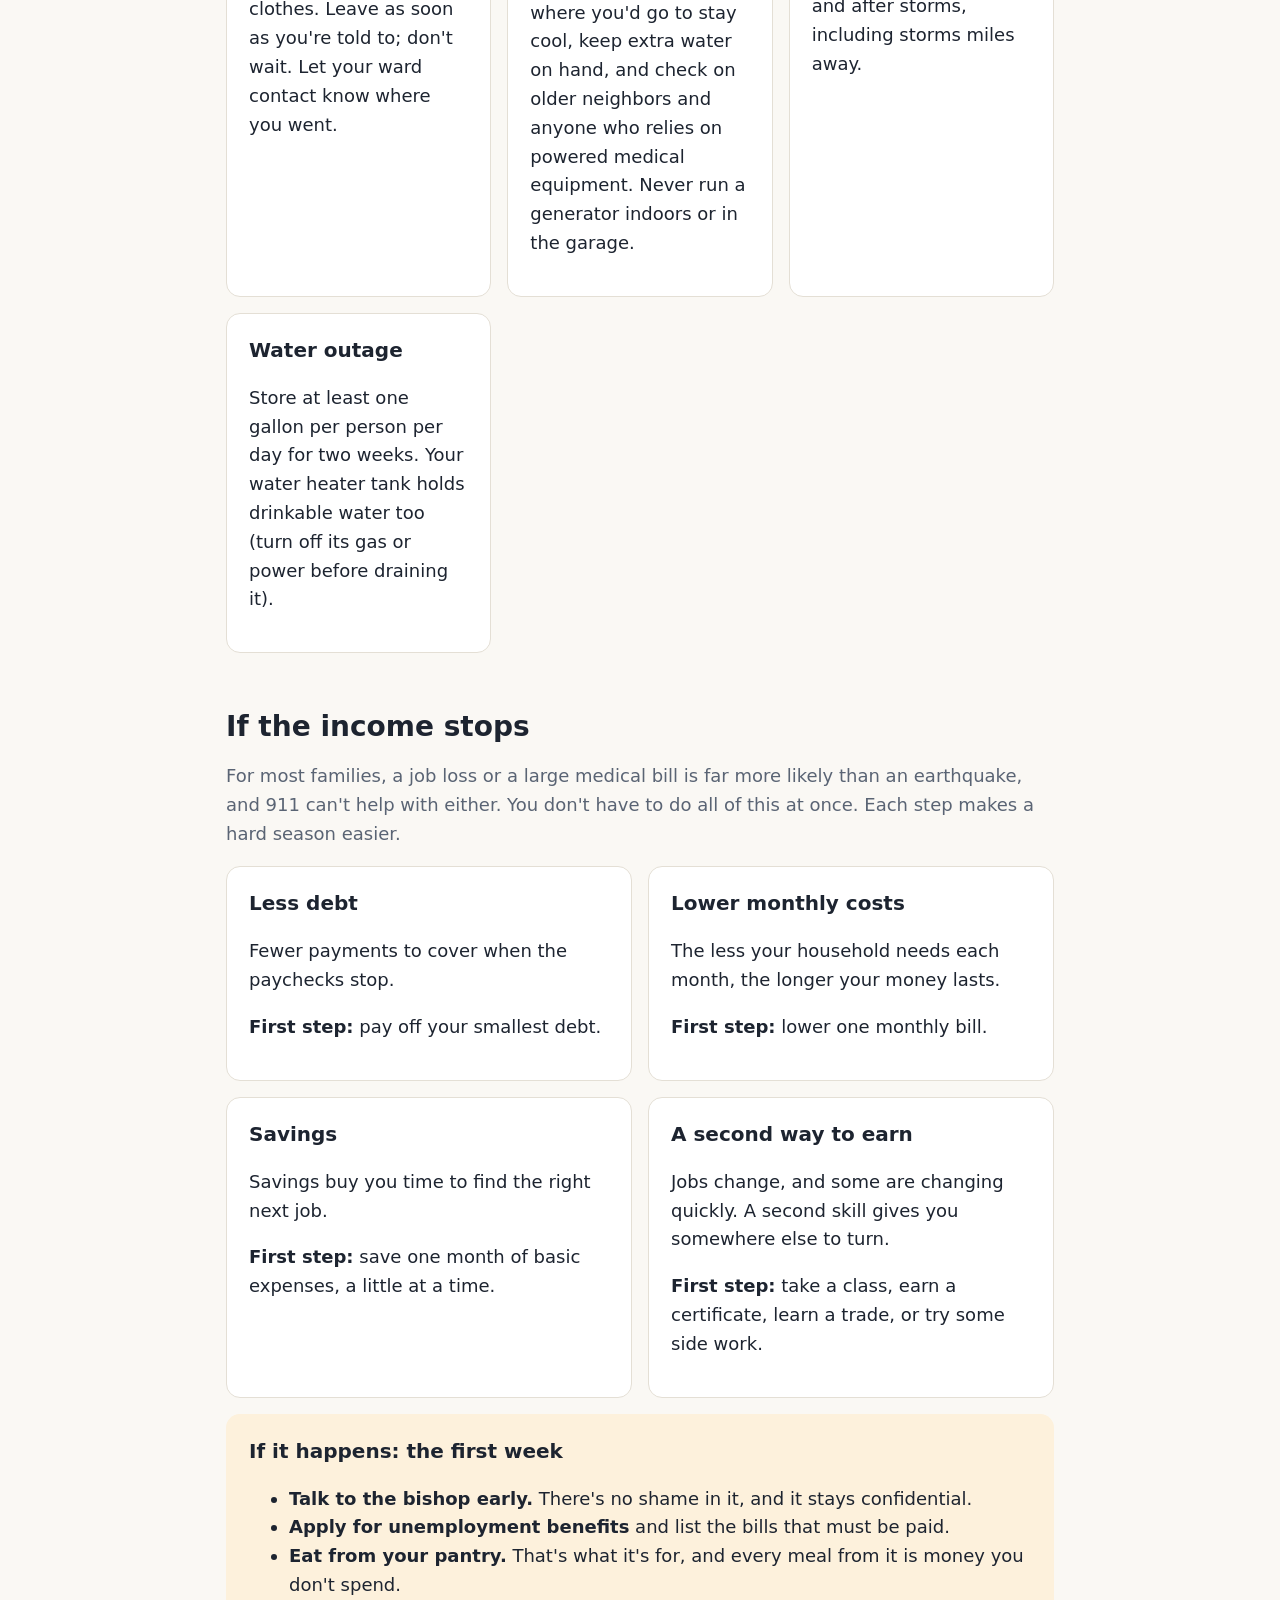
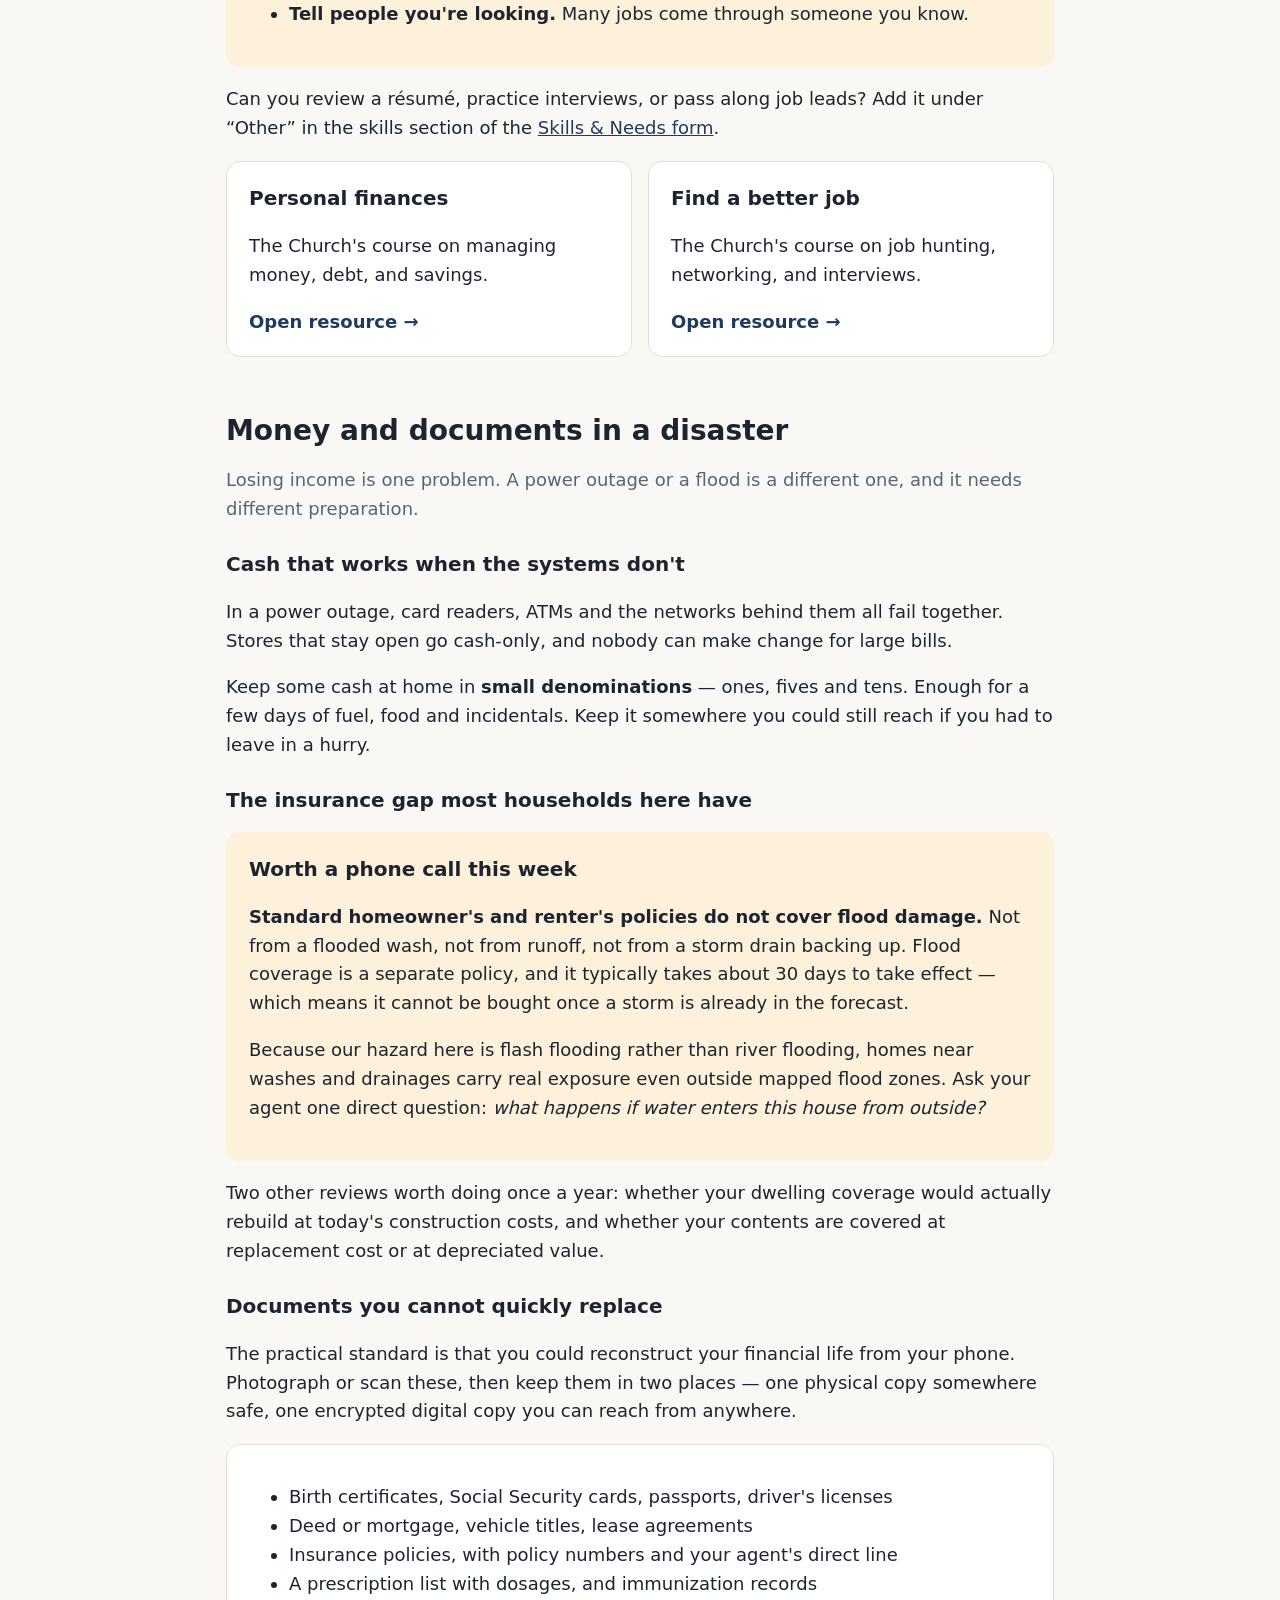
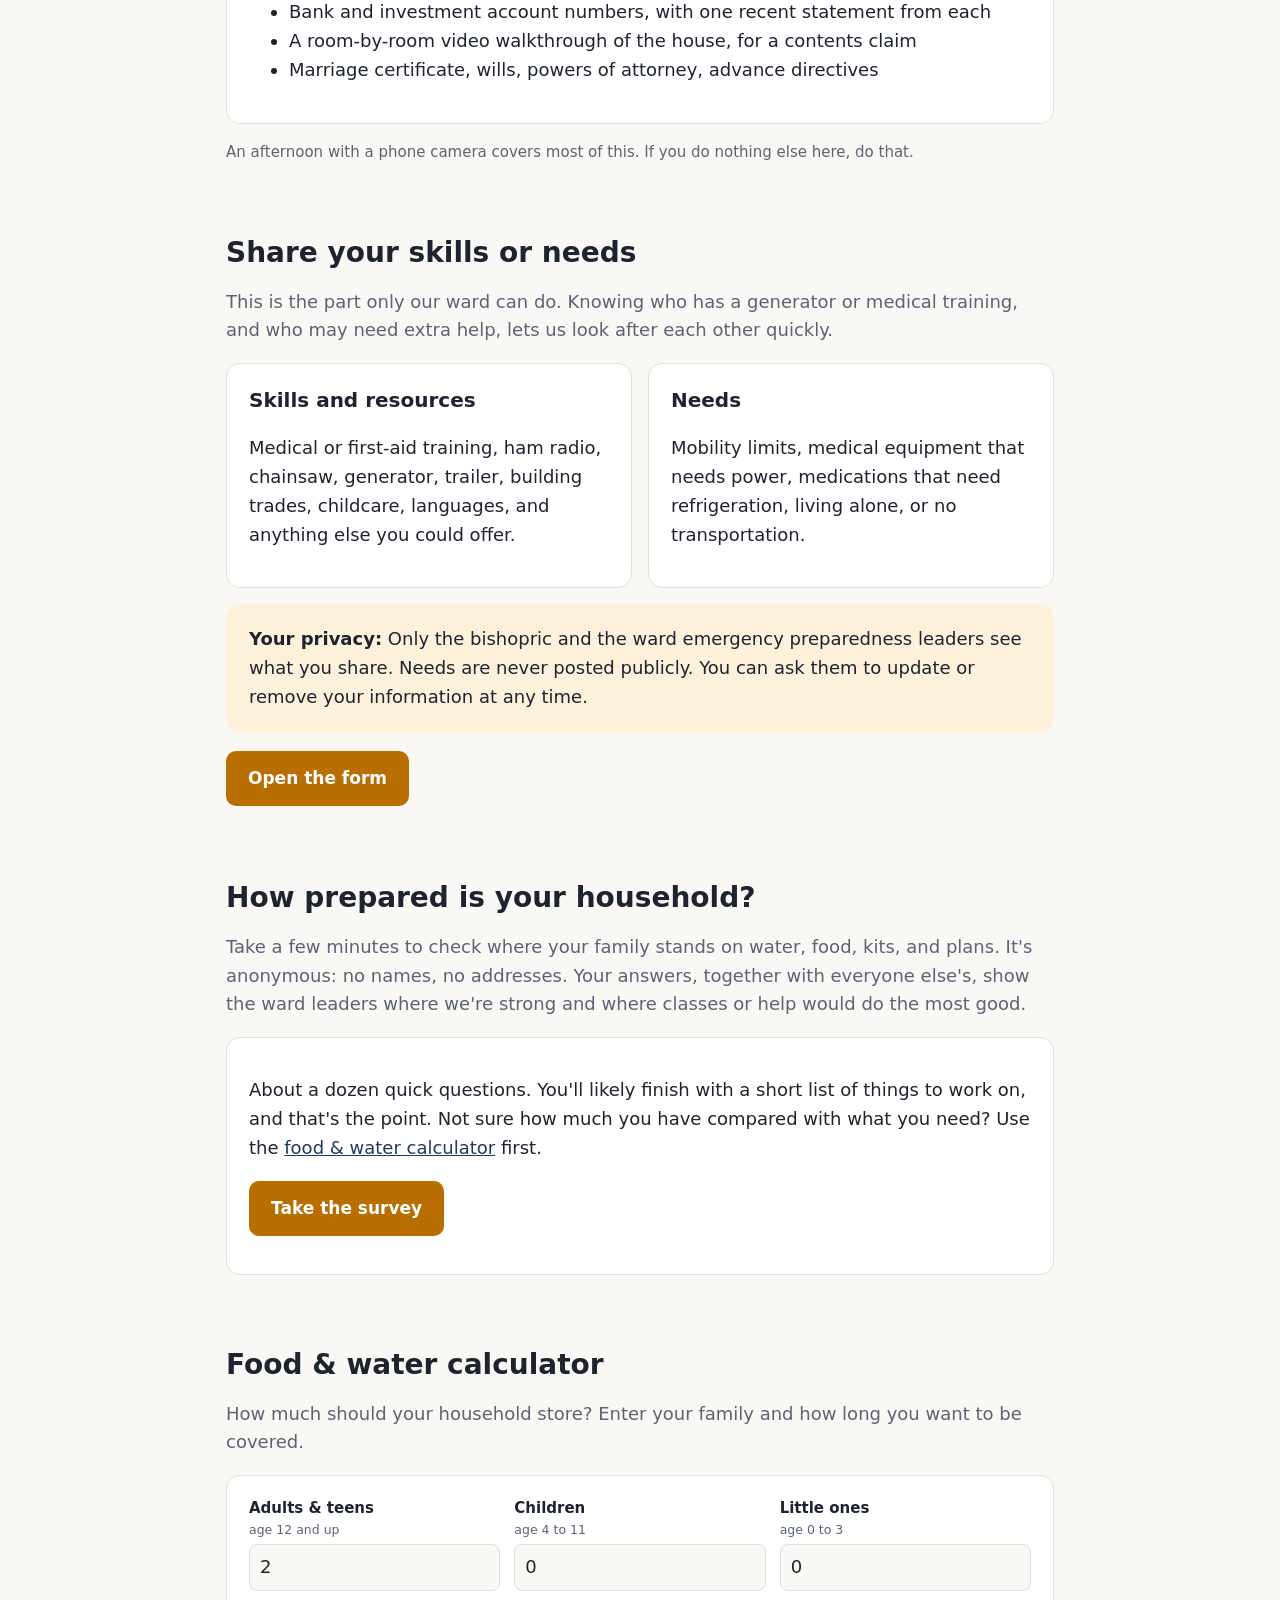
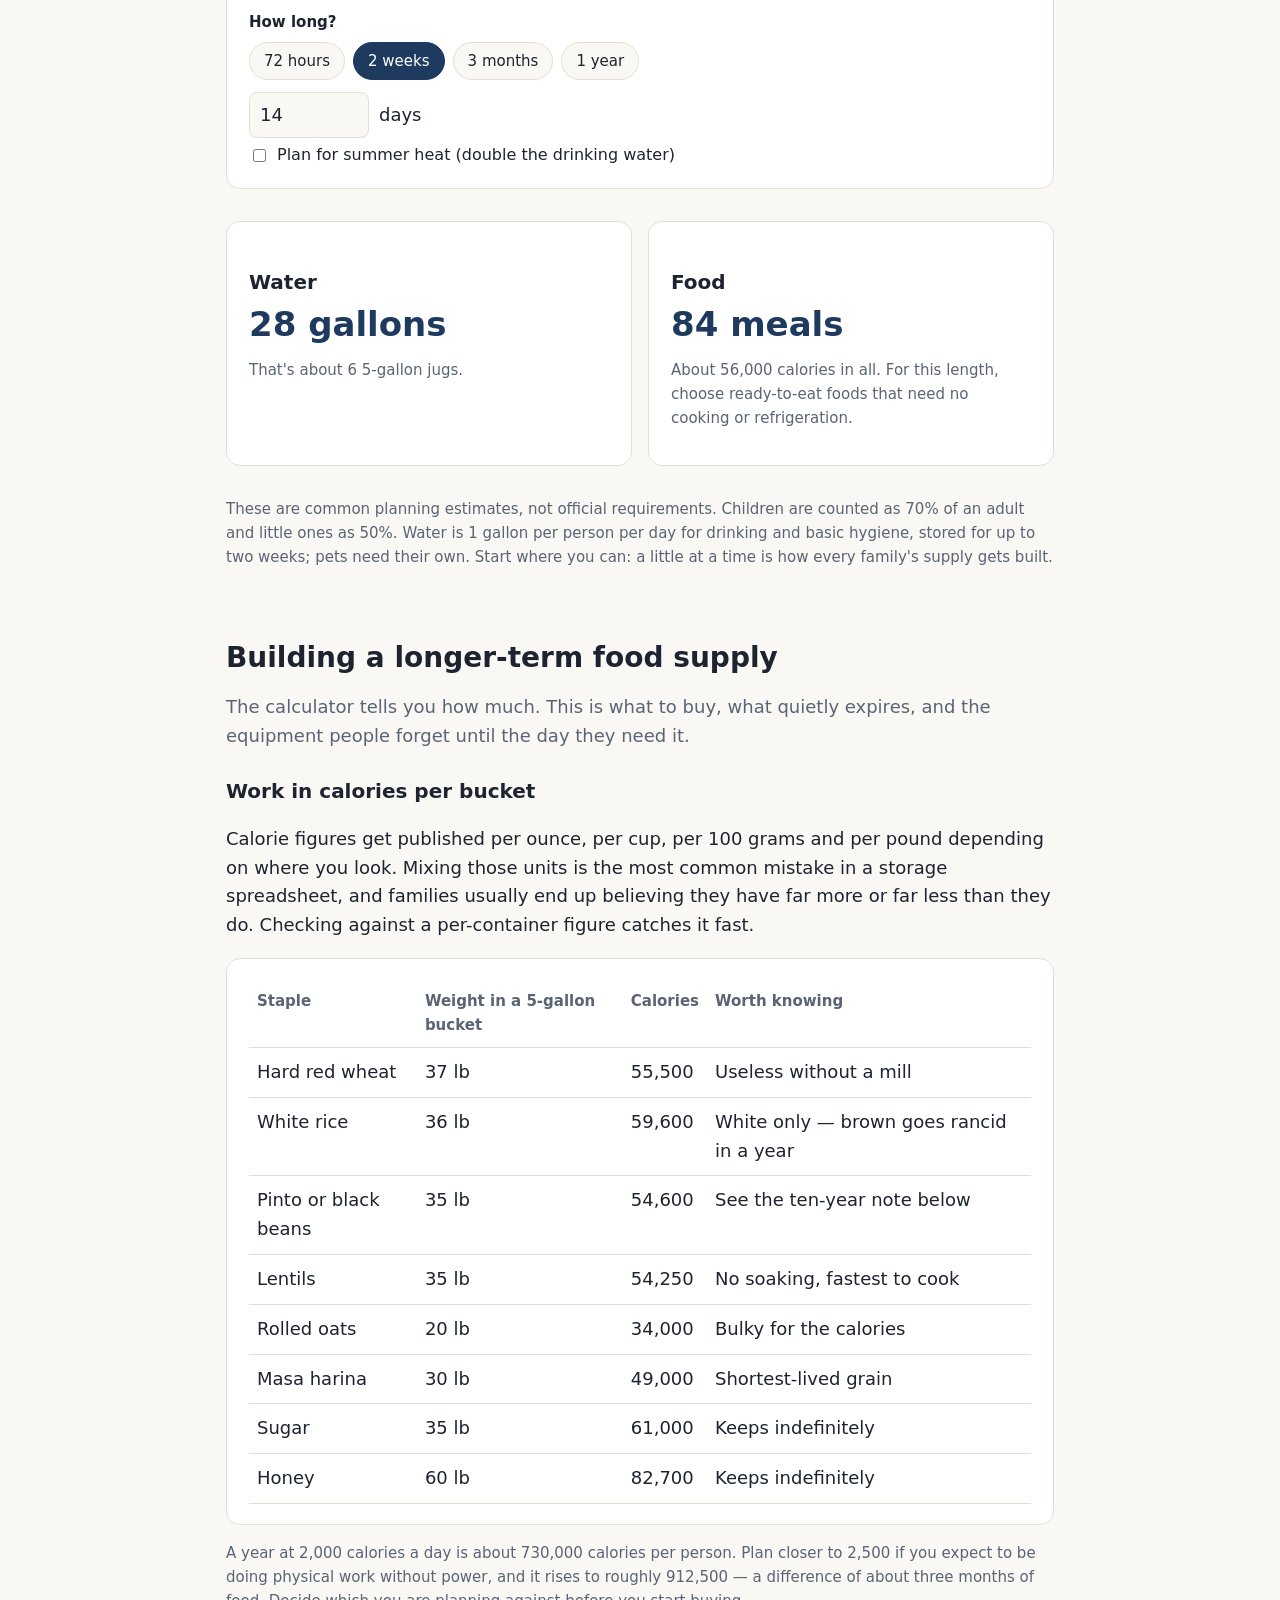
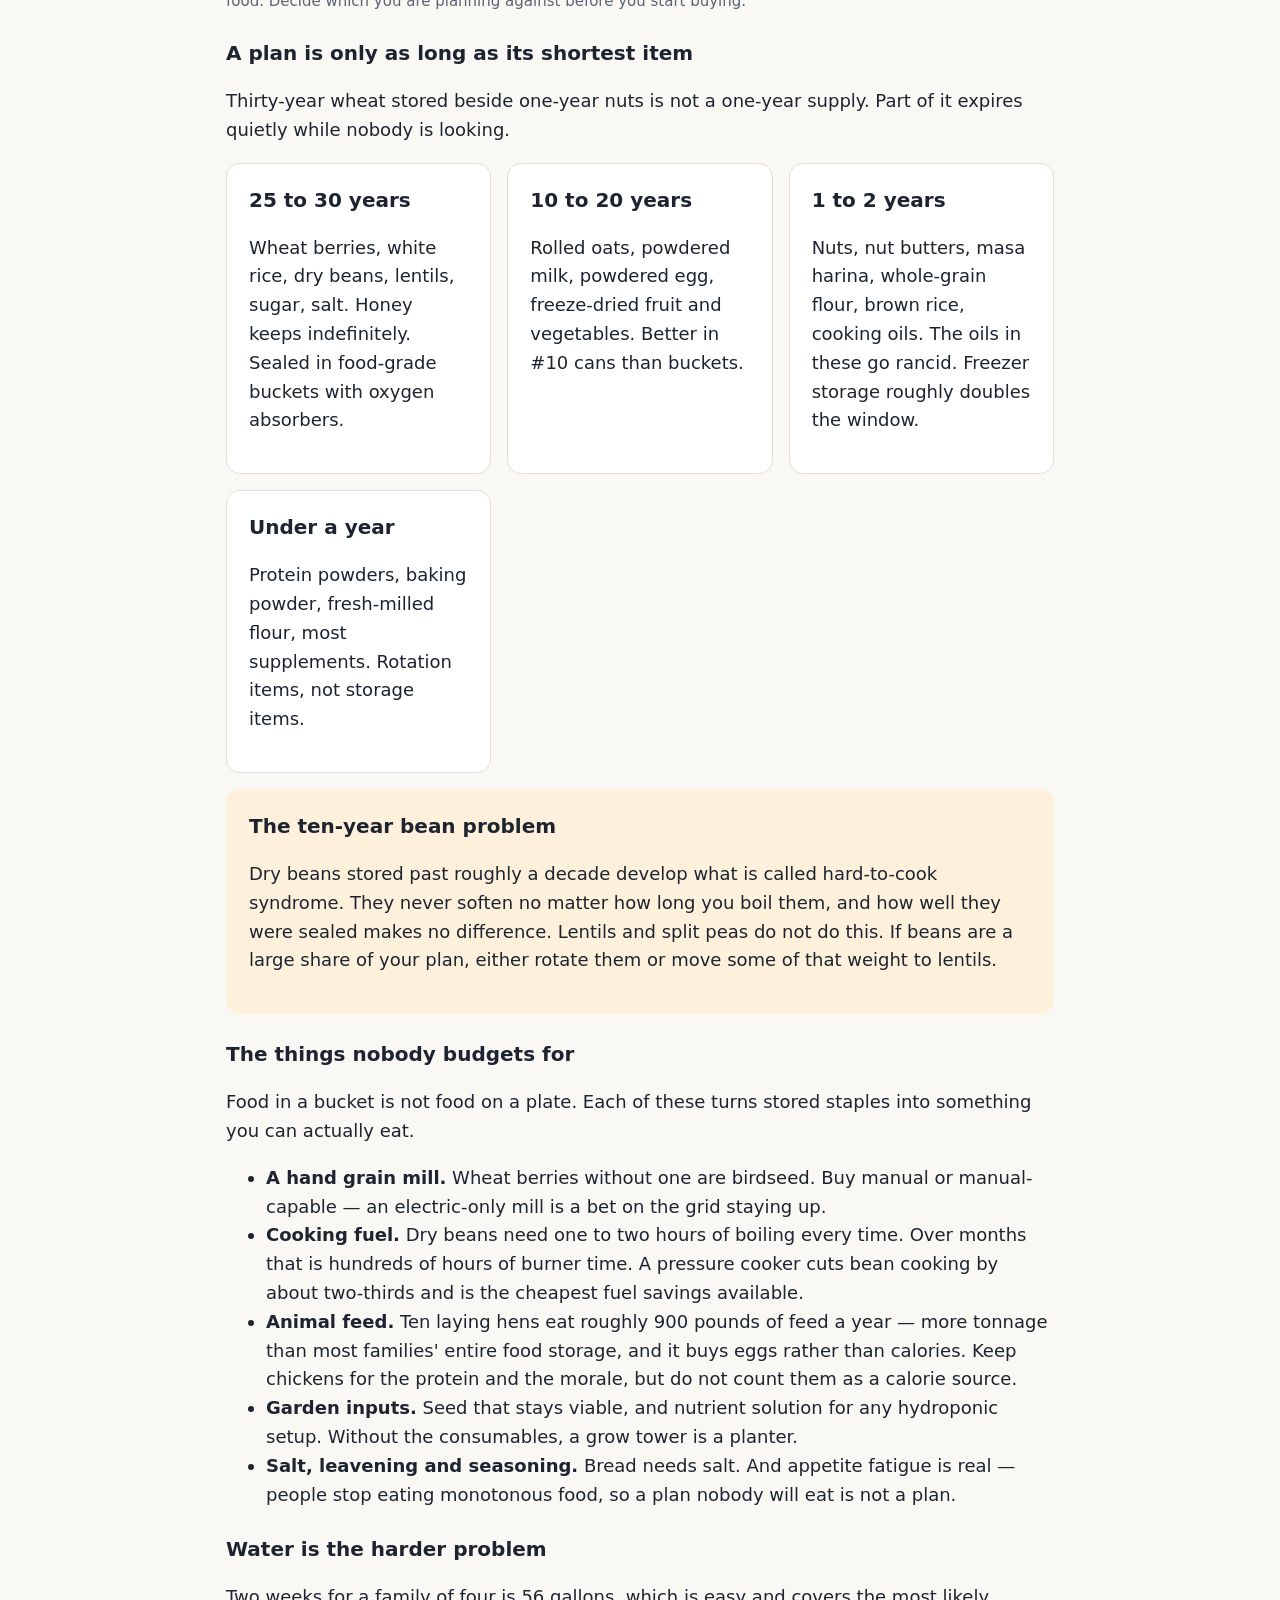
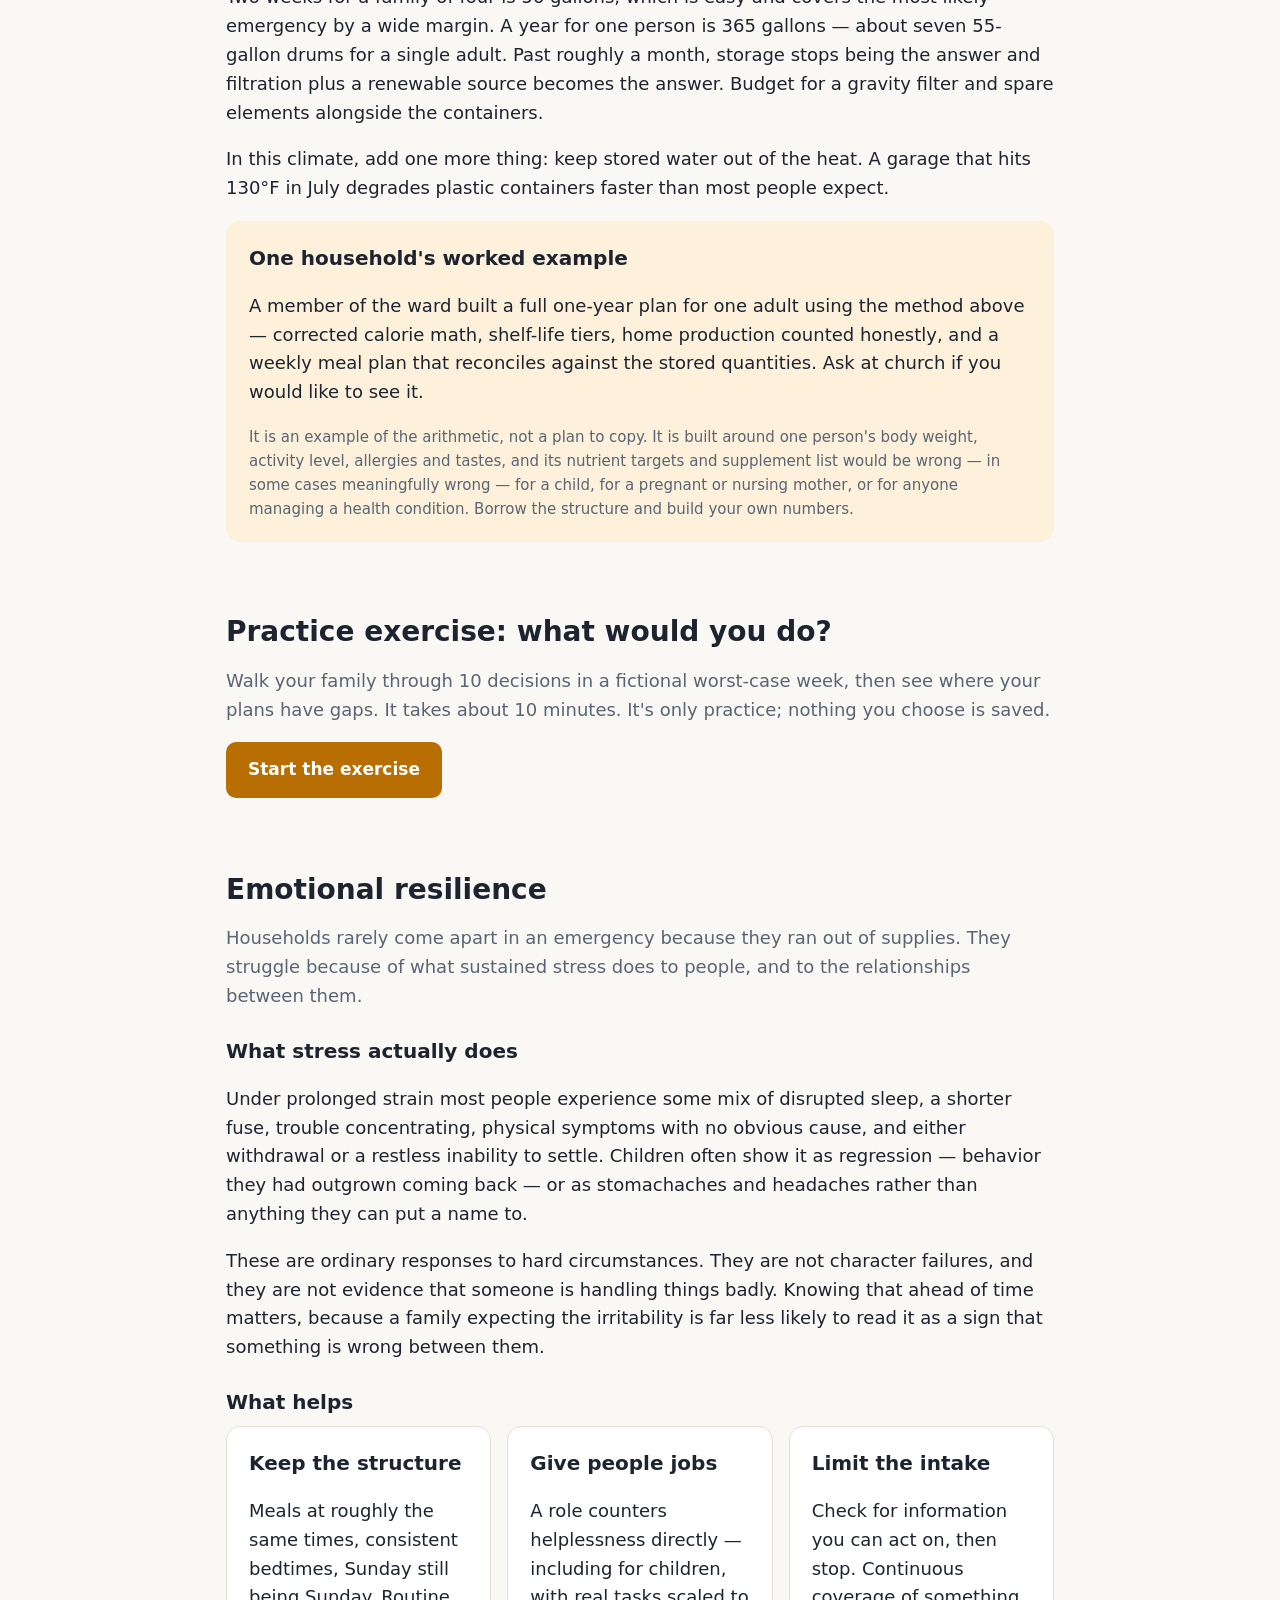
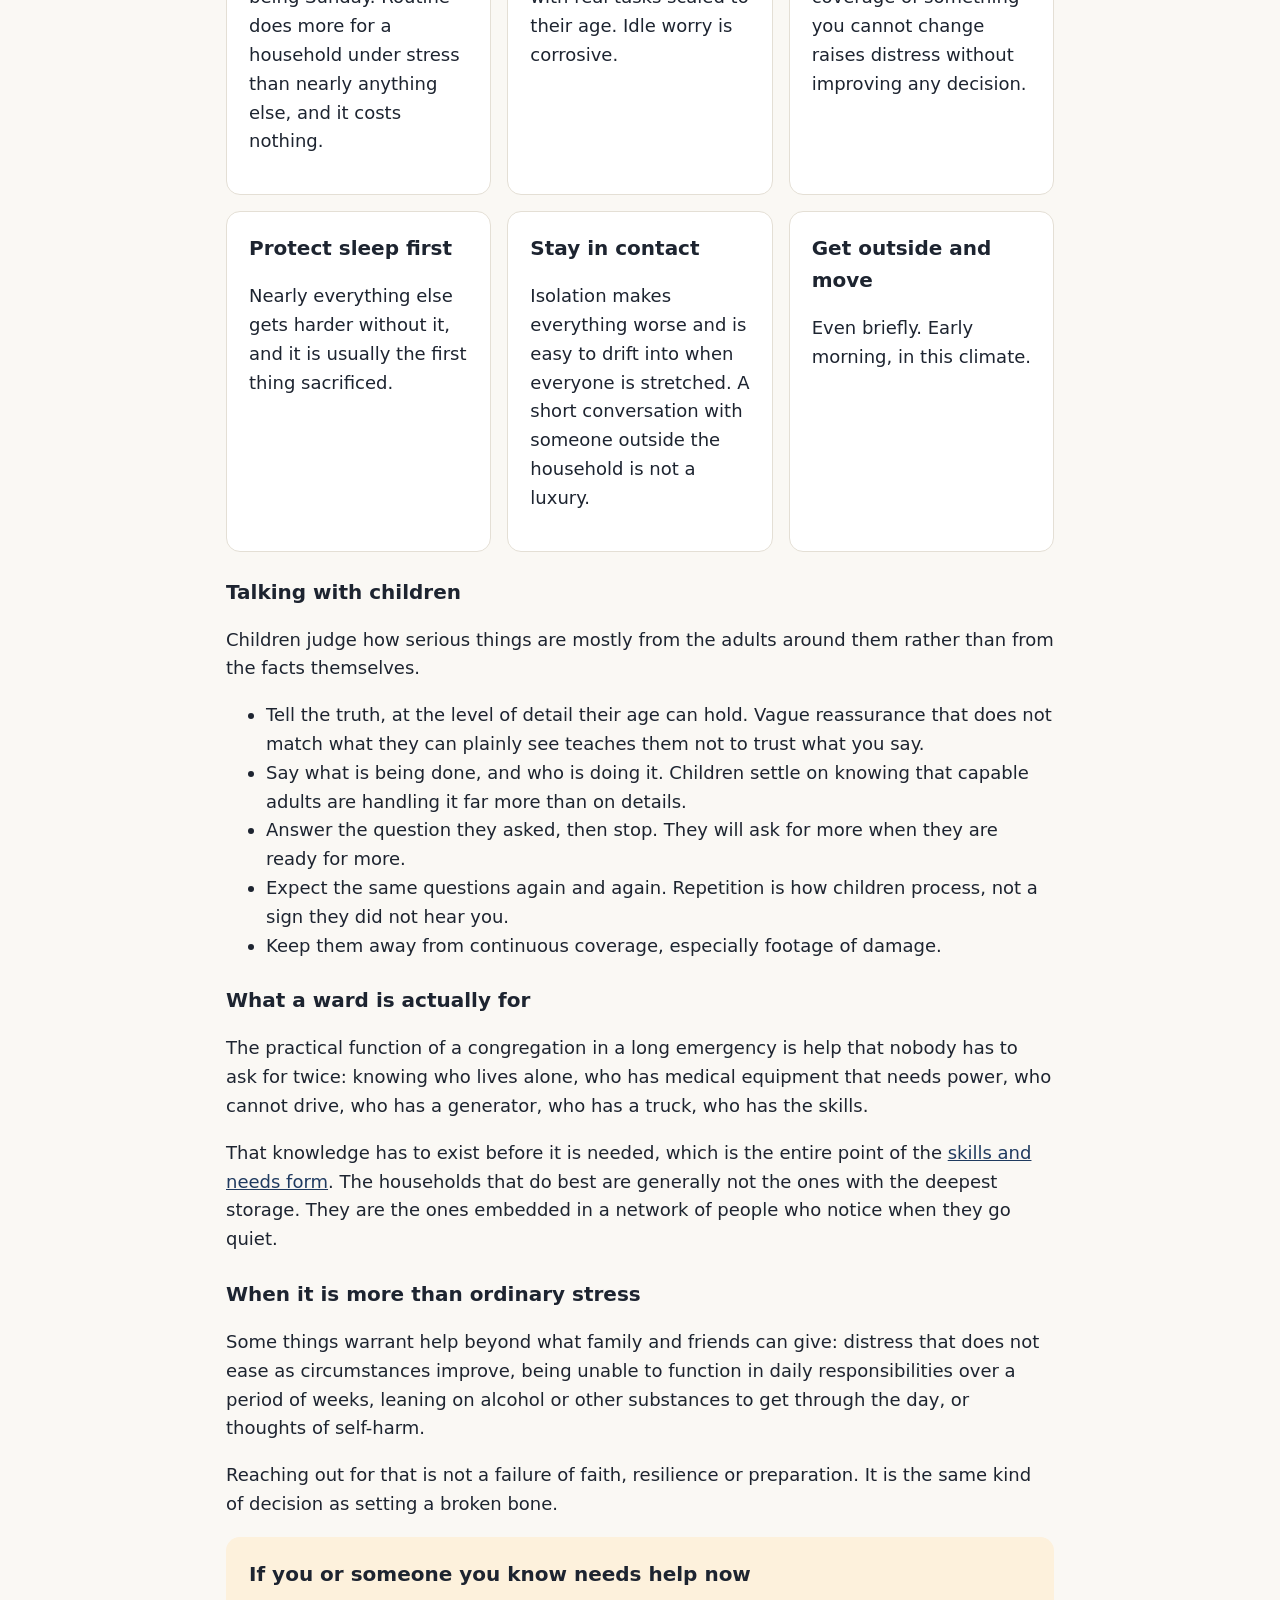
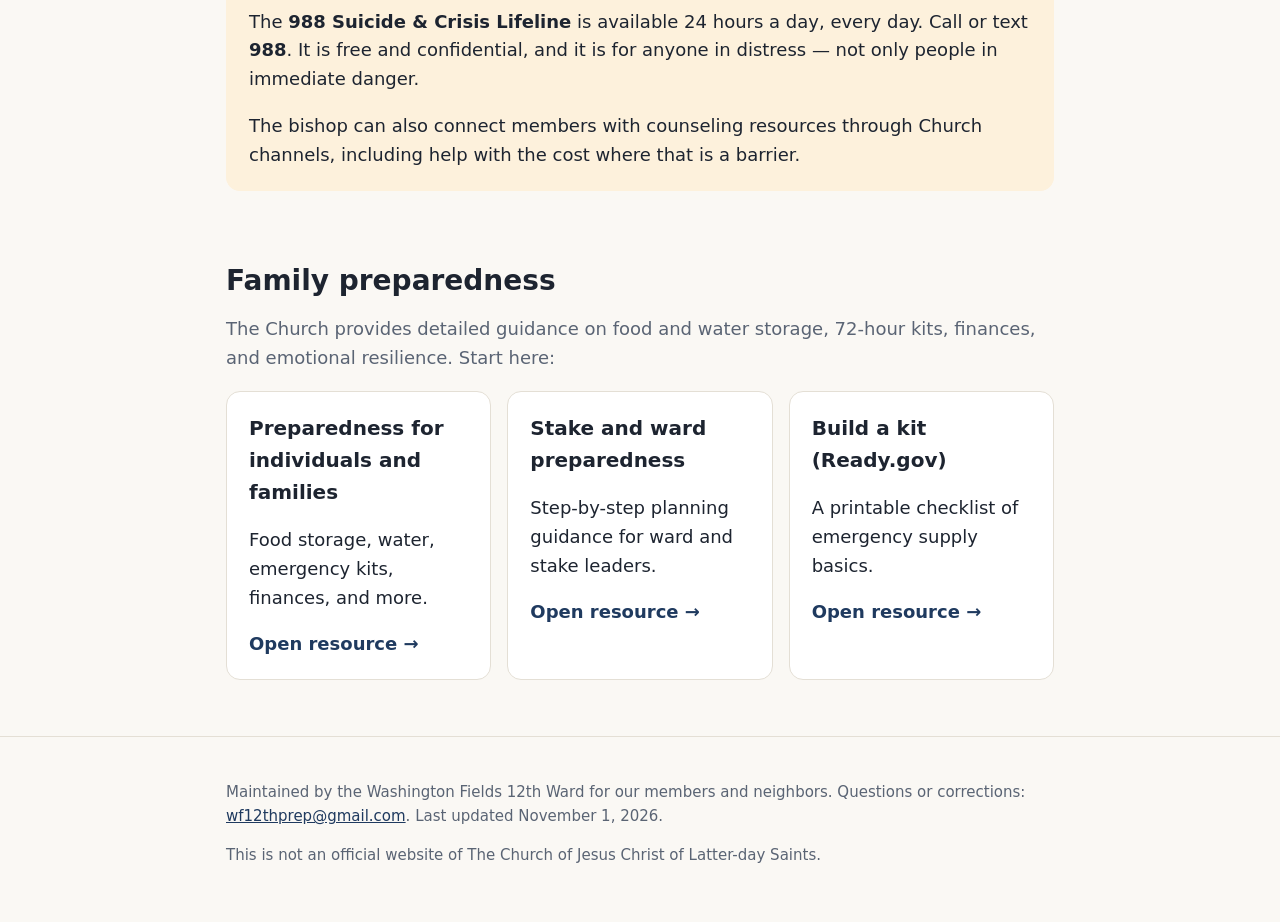
==== commit 2b1068d0: "Add files via upload Added food storage." ====
--- a/index.html
+++ b/index.html
@@ -98,6 +98,7 @@
   th { font-size: 15px; color: var(--muted); font-weight: 600; }
 
   .grid { display: grid; grid-template-columns: repeat(auto-fit, minmax(240px, 1fr)); gap: 16px; }
+  #income .grid { grid-template-columns: repeat(auto-fit, minmax(min(340px, 100%), 1fr)); }
   .grid .card { margin: 0; }
   .grid .card h3 { margin-top: 0; }
   .link-card { display: block; text-decoration: none; color: inherit; }
@@ -148,7 +149,7 @@
     #contact { break-before: page; }
     #alerts p, #alerts ul { margin: 2px 0; font-size: 10pt; }
     #alerts ul { display: flex; gap: 18px; list-style: none; padding: 0; }
-    #contact .callout { padding: 4px 12px; font-size: 10pt; }
+    #contact .callout, #gather .callout { padding: 4px 12px; font-size: 10pt; }
     #other .grid .card p { font-size: 9.5pt; }
     #other .grid { grid-template-columns: repeat(4, 1fr); }
     #share, #survey { padding: 0; }
@@ -166,7 +167,7 @@
     h2 { font-size: 16pt; } h3 { font-size: 12.5pt; margin-top: 10px; }
     .card { border: 1px solid #999; padding: 10px 12px; margin: 8px 0; break-inside: avoid; }
     .fill { background: none; border-bottom: 1px solid #000; }
-    ol.steps li { padding-left: 32px; padding-bottom: 6px; }
+    ol.steps li { padding-left: 32px; padding-bottom: 3px; }
     ol.steps li::before { width: 22px; height: 22px; background: #000; color: #fff; font-size: 11pt; }
     .sign { border: 2px solid #000; color: #000; background: #fff !important; }
     a { color: #000; text-decoration: none; }
@@ -198,9 +199,14 @@
       <li><a href="#gather">Where to gather</a></li>
       <li><a href="#contact">Who to contact</a></li>
       <li><a href="#other">Other emergencies</a></li>
+      <li><a href="#income">If the income stops</a></li>
+      <li><a href="#documents">Money &amp; documents</a></li>
       <li><a href="#share">Skills &amp; needs</a></li>
       <li><a href="#survey">Survey</a></li>
       <li><a href="#calculator">Calculator</a></li>
+      <li><a href="#storage">Food storage</a></li>
+      <li><a href="simulation.html">Practice exercise</a></li>
+      <li><a href="#resilience">Emotional resilience</a></li>
       <li><a href="#family">Family preparedness</a></li>
     </ul>
   </div>
@@ -238,6 +244,9 @@
         </tbody>
       </table>
     </div>
+    <div class="card callout">
+      <strong>One exception: if officials order you to shelter in place, stay inside.</strong> The air outside may be dangerous. Don't come to the gathering point until officials say it's safe. Keep your radio on, and text your ward contact.
+    </div>
   </section>
 
   <section id="contact">
@@ -291,6 +300,88 @@
     </div>
   </section>
 
+  <section id="income" class="no-print">
+    <h2>If the income stops</h2>
+    <p class="lead">For most families, a job loss or a large medical bill is far more likely than an earthquake, and 911 can't help with either. You don't have to do all of this at once. Each step makes a hard season easier.</p>
+    <div class="grid">
+      <div class="card">
+        <h3>Less debt</h3>
+        <p>Fewer payments to cover when the paychecks stop.</p>
+        <p><strong>First step:</strong> pay off your smallest debt.</p>
+      </div>
+      <div class="card">
+        <h3>Lower monthly costs</h3>
+        <p>The less your household needs each month, the longer your money lasts.</p>
+        <p><strong>First step:</strong> lower one monthly bill.</p>
+      </div>
+      <div class="card">
+        <h3>Savings</h3>
+        <p>Savings buy you time to find the right next job.</p>
+        <p><strong>First step:</strong> save one month of basic expenses, a little at a time.</p>
+      </div>
+      <div class="card">
+        <h3>A second way to earn</h3>
+        <p>Jobs change, and some are changing quickly. A second skill gives you somewhere else to turn.</p>
+        <p><strong>First step:</strong> take a class, earn a certificate, learn a trade, or try some side work.</p>
+      </div>
+    </div>
+    <div class="card callout">
+      <h3 style="margin-top:0">If it happens: the first week</h3>
+      <ul>
+        <li><strong>Talk to the bishop early.</strong> There's no shame in it, and it stays confidential.</li>
+        <li><strong>Apply for unemployment benefits</strong> and list the bills that must be paid.</li>
+        <li><strong>Eat from your pantry.</strong> That's what it's for, and every meal from it is money you don't spend.</li>
+        <li><strong>Tell people you're looking.</strong> Many jobs come through someone you know.</li>
+      </ul>
+    </div>
+    <p>Can you review a résumé, practice interviews, or pass along job leads? Add it under &ldquo;Other&rdquo; in the skills section of the <a href="#share">Skills &amp; Needs form</a>.</p>
+    <div class="grid">
+      <a class="card link-card" href="https://www.churchofjesuschrist.org/life/self-reliance/personal-finances?lang=eng" target="_blank" rel="noopener">
+        <h3>Personal finances</h3>
+        <p>The Church's course on managing money, debt, and savings.</p>
+        <span class="go">Open resource →</span>
+      </a>
+      <a class="card link-card" href="https://www.churchofjesuschrist.org/life/self-reliance/find-a-better-job?lang=eng" target="_blank" rel="noopener">
+        <h3>Find a better job</h3>
+        <p>The Church's course on job hunting, networking, and interviews.</p>
+        <span class="go">Open resource →</span>
+      </a>
+    </div>
+  </section>
+
+  <section id="documents" class="no-print">
+    <h2>Money and documents in a disaster</h2>
+    <p class="lead">Losing income is one problem. A power outage or a flood is a different one, and it needs different preparation.</p>
+
+    <h3>Cash that works when the systems don't</h3>
+    <p>In a power outage, card readers, ATMs and the networks behind them all fail together. Stores that stay open go cash-only, and nobody can make change for large bills.</p>
+    <p>Keep some cash at home in <strong>small denominations</strong> &mdash; ones, fives and tens. Enough for a few days of fuel, food and incidentals. Keep it somewhere you could still reach if you had to leave in a hurry.</p>
+
+    <h3>The insurance gap most households here have</h3>
+    <div class="card callout">
+      <h3 style="margin-top:0">Worth a phone call this week</h3>
+      <p><strong>Standard homeowner's and renter's policies do not cover flood damage.</strong> Not from a flooded wash, not from runoff, not from a storm drain backing up. Flood coverage is a separate policy, and it typically takes about 30 days to take effect &mdash; which means it cannot be bought once a storm is already in the forecast.</p>
+      <p>Because our hazard here is flash flooding rather than river flooding, homes near washes and drainages carry real exposure even outside mapped flood zones. Ask your agent one direct question: <em>what happens if water enters this house from outside?</em></p>
+    </div>
+    <p>Two other reviews worth doing once a year: whether your dwelling coverage would actually rebuild at today's construction costs, and whether your contents are covered at replacement cost or at depreciated value.</p>
+
+    <h3>Documents you cannot quickly replace</h3>
+    <p>The practical standard is that you could reconstruct your financial life from your phone. Photograph or scan these, then keep them in two places &mdash; one physical copy somewhere safe, one encrypted digital copy you can reach from anywhere.</p>
+    <div class="card">
+      <ul>
+        <li>Birth certificates, Social Security cards, passports, driver's licenses</li>
+        <li>Deed or mortgage, vehicle titles, lease agreements</li>
+        <li>Insurance policies, with policy numbers and your agent's direct line</li>
+        <li>A prescription list with dosages, and immunization records</li>
+        <li>Bank and investment account numbers, with one recent statement from each</li>
+        <li>A room-by-room video walkthrough of the house, for a contents claim</li>
+        <li>Marriage certificate, wills, powers of attorney, advance directives</li>
+      </ul>
+    </div>
+    <p class="note">An afternoon with a phone camera covers most of this. If you do nothing else here, do that.</p>
+  </section>
+
+
   <section id="share">
     <h2>Share your skills or needs</h2>
     <p class="lead">This is the part only our ward can do. Knowing who has a generator or medical training, and who may need extra help, lets us look after each other quickly.</p>
@@ -362,6 +453,146 @@
       </table>
     </div>
     <p class="note">These are common planning estimates, not official requirements. Children are counted as 70% of an adult and little ones as 50%. Water is 1 gallon per person per day for drinking and basic hygiene, stored for up to two weeks; pets need their own. Start where you can: a little at a time is how every family's supply gets built.</p>
+  </section>
+
+  <section id="storage" class="no-print">
+    <h2>Building a longer-term food supply</h2>
+    <p class="lead">The calculator tells you how much. This is what to buy, what quietly expires, and the equipment people forget until the day they need it.</p>
+
+    <h3>Work in calories per bucket</h3>
+    <p>Calorie figures get published per ounce, per cup, per 100 grams and per pound depending on where you look. Mixing those units is the most common mistake in a storage spreadsheet, and families usually end up believing they have far more or far less than they do. Checking against a per-container figure catches it fast.</p>
+    <div class="card">
+      <table>
+        <thead>
+          <tr><th>Staple</th><th>Weight in a 5-gallon bucket</th><th>Calories</th><th>Worth knowing</th></tr>
+        </thead>
+        <tbody>
+          <tr><td>Hard red wheat</td><td>37 lb</td><td>55,500</td><td>Useless without a mill</td></tr>
+          <tr><td>White rice</td><td>36 lb</td><td>59,600</td><td>White only &mdash; brown goes rancid in a year</td></tr>
+          <tr><td>Pinto or black beans</td><td>35 lb</td><td>54,600</td><td>See the ten-year note below</td></tr>
+          <tr><td>Lentils</td><td>35 lb</td><td>54,250</td><td>No soaking, fastest to cook</td></tr>
+          <tr><td>Rolled oats</td><td>20 lb</td><td>34,000</td><td>Bulky for the calories</td></tr>
+          <tr><td>Masa harina</td><td>30 lb</td><td>49,000</td><td>Shortest-lived grain</td></tr>
+          <tr><td>Sugar</td><td>35 lb</td><td>61,000</td><td>Keeps indefinitely</td></tr>
+          <tr><td>Honey</td><td>60 lb</td><td>82,700</td><td>Keeps indefinitely</td></tr>
+        </tbody>
+      </table>
+    </div>
+    <p class="note">A year at 2,000 calories a day is about 730,000 calories per person. Plan closer to 2,500 if you expect to be doing physical work without power, and it rises to roughly 912,500 &mdash; a difference of about three months of food. Decide which you are planning against before you start buying.</p>
+
+    <h3>A plan is only as long as its shortest item</h3>
+    <p>Thirty-year wheat stored beside one-year nuts is not a one-year supply. Part of it expires quietly while nobody is looking.</p>
+    <div class="grid">
+      <div class="card">
+        <h3>25 to 30 years</h3>
+        <p>Wheat berries, white rice, dry beans, lentils, sugar, salt. Honey keeps indefinitely. Sealed in food-grade buckets with oxygen absorbers.</p>
+      </div>
+      <div class="card">
+        <h3>10 to 20 years</h3>
+        <p>Rolled oats, powdered milk, powdered egg, freeze-dried fruit and vegetables. Better in #10 cans than buckets.</p>
+      </div>
+      <div class="card">
+        <h3>1 to 2 years</h3>
+        <p>Nuts, nut butters, masa harina, whole-grain flour, brown rice, cooking oils. The oils in these go rancid. Freezer storage roughly doubles the window.</p>
+      </div>
+      <div class="card">
+        <h3>Under a year</h3>
+        <p>Protein powders, baking powder, fresh-milled flour, most supplements. Rotation items, not storage items.</p>
+      </div>
+    </div>
+
+    <div class="card callout">
+      <h3 style="margin-top:0">The ten-year bean problem</h3>
+      <p>Dry beans stored past roughly a decade develop what is called hard-to-cook syndrome. They never soften no matter how long you boil them, and how well they were sealed makes no difference. Lentils and split peas do not do this. If beans are a large share of your plan, either rotate them or move some of that weight to lentils.</p>
+    </div>
+
+    <h3>The things nobody budgets for</h3>
+    <p>Food in a bucket is not food on a plate. Each of these turns stored staples into something you can actually eat.</p>
+    <ul>
+      <li><strong>A hand grain mill.</strong> Wheat berries without one are birdseed. Buy manual or manual-capable &mdash; an electric-only mill is a bet on the grid staying up.</li>
+      <li><strong>Cooking fuel.</strong> Dry beans need one to two hours of boiling every time. Over months that is hundreds of hours of burner time. A pressure cooker cuts bean cooking by about two-thirds and is the cheapest fuel savings available.</li>
+      <li><strong>Animal feed.</strong> Ten laying hens eat roughly 900 pounds of feed a year &mdash; more tonnage than most families' entire food storage, and it buys eggs rather than calories. Keep chickens for the protein and the morale, but do not count them as a calorie source.</li>
+      <li><strong>Garden inputs.</strong> Seed that stays viable, and nutrient solution for any hydroponic setup. Without the consumables, a grow tower is a planter.</li>
+      <li><strong>Salt, leavening and seasoning.</strong> Bread needs salt. And appetite fatigue is real &mdash; people stop eating monotonous food, so a plan nobody will eat is not a plan.</li>
+    </ul>
+
+    <h3>Water is the harder problem</h3>
+    <p>Two weeks for a family of four is 56 gallons, which is easy and covers the most likely emergency by a wide margin. A year for one person is 365 gallons &mdash; about seven 55-gallon drums for a single adult. Past roughly a month, storage stops being the answer and filtration plus a renewable source becomes the answer. Budget for a gravity filter and spare elements alongside the containers.</p>
+    <p>In this climate, add one more thing: keep stored water out of the heat. A garage that hits 130&deg;F in July degrades plastic containers faster than most people expect.</p>
+
+    <div class="card callout">
+      <h3 style="margin-top:0">One household's worked example</h3>
+      <p>A member of the ward built a full one-year plan for one adult using the method above &mdash; corrected calorie math, shelf-life tiers, home production counted honestly, and a weekly meal plan that reconciles against the stored quantities. Ask at church if you would like to see it.</p>
+      <p class="note" style="margin-bottom:0">It is an example of the arithmetic, not a plan to copy. It is built around one person's body weight, activity level, allergies and tastes, and its nutrient targets and supplement list would be wrong &mdash; in some cases meaningfully wrong &mdash; for a child, for a pregnant or nursing mother, or for anyone managing a health condition. Borrow the structure and build your own numbers.</p>
+    </div>
+  </section>
+
+
+  <section id="exercise" class="no-print">
+    <h2>Practice exercise: what would you do?</h2>
+    <p class="lead">Walk your family through 10 decisions in a fictional worst-case week, then see where your plans have gaps. It takes about 10 minutes. It's only practice; nothing you choose is saved.</p>
+    <p><a class="btn btn-primary" href="simulation.html">Start the exercise</a></p>
+  </section>
+
+  <section id="resilience" class="no-print">
+    <h2>Emotional resilience</h2>
+    <p class="lead">Households rarely come apart in an emergency because they ran out of supplies. They struggle because of what sustained stress does to people, and to the relationships between them.</p>
+
+    <h3>What stress actually does</h3>
+    <p>Under prolonged strain most people experience some mix of disrupted sleep, a shorter fuse, trouble concentrating, physical symptoms with no obvious cause, and either withdrawal or a restless inability to settle. Children often show it as regression &mdash; behavior they had outgrown coming back &mdash; or as stomachaches and headaches rather than anything they can put a name to.</p>
+    <p>These are ordinary responses to hard circumstances. They are not character failures, and they are not evidence that someone is handling things badly. Knowing that ahead of time matters, because a family expecting the irritability is far less likely to read it as a sign that something is wrong between them.</p>
+
+    <h3>What helps</h3>
+    <div class="grid">
+      <div class="card">
+        <h3>Keep the structure</h3>
+        <p>Meals at roughly the same times, consistent bedtimes, Sunday still being Sunday. Routine does more for a household under stress than nearly anything else, and it costs nothing.</p>
+      </div>
+      <div class="card">
+        <h3>Give people jobs</h3>
+        <p>A role counters helplessness directly &mdash; including for children, with real tasks scaled to their age. Idle worry is corrosive.</p>
+      </div>
+      <div class="card">
+        <h3>Limit the intake</h3>
+        <p>Check for information you can act on, then stop. Continuous coverage of something you cannot change raises distress without improving any decision.</p>
+      </div>
+      <div class="card">
+        <h3>Protect sleep first</h3>
+        <p>Nearly everything else gets harder without it, and it is usually the first thing sacrificed.</p>
+      </div>
+      <div class="card">
+        <h3>Stay in contact</h3>
+        <p>Isolation makes everything worse and is easy to drift into when everyone is stretched. A short conversation with someone outside the household is not a luxury.</p>
+      </div>
+      <div class="card">
+        <h3>Get outside and move</h3>
+        <p>Even briefly. Early morning, in this climate.</p>
+      </div>
+    </div>
+
+    <h3>Talking with children</h3>
+    <p>Children judge how serious things are mostly from the adults around them rather than from the facts themselves.</p>
+    <ul>
+      <li>Tell the truth, at the level of detail their age can hold. Vague reassurance that does not match what they can plainly see teaches them not to trust what you say.</li>
+      <li>Say what is being done, and who is doing it. Children settle on knowing that capable adults are handling it far more than on details.</li>
+      <li>Answer the question they asked, then stop. They will ask for more when they are ready for more.</li>
+      <li>Expect the same questions again and again. Repetition is how children process, not a sign they did not hear you.</li>
+      <li>Keep them away from continuous coverage, especially footage of damage.</li>
+    </ul>
+
+    <h3>What a ward is actually for</h3>
+    <p>The practical function of a congregation in a long emergency is help that nobody has to ask for twice: knowing who lives alone, who has medical equipment that needs power, who cannot drive, who has a generator, who has a truck, who has the skills.</p>
+    <p>That knowledge has to exist before it is needed, which is the entire point of the <a href="#share">skills and needs form</a>. The households that do best are generally not the ones with the deepest storage. They are the ones embedded in a network of people who notice when they go quiet.</p>
+
+    <h3>When it is more than ordinary stress</h3>
+    <p>Some things warrant help beyond what family and friends can give: distress that does not ease as circumstances improve, being unable to function in daily responsibilities over a period of weeks, leaning on alcohol or other substances to get through the day, or thoughts of self-harm.</p>
+    <p>Reaching out for that is not a failure of faith, resilience or preparation. It is the same kind of decision as setting a broken bone.</p>
+
+    <div class="card callout" id="crisis-line">
+      <h3 style="margin-top:0">If you or someone you know needs help now</h3>
+      <p>The <strong>988 Suicide &amp; Crisis Lifeline</strong> is available 24 hours a day, every day. Call or text <strong>988</strong>. It is free and confidential, and it is for anyone in distress &mdash; not only people in immediate danger.</p>
+      <p style="margin-bottom:0">The bishop can also connect members with counseling resources through Church channels, including help with the cost where that is a barrier.</p>
+    </div>
   </section>
 
   <section id="family">
@@ -390,7 +621,7 @@
 
 <footer>
   <div class="wrap">
-    <p>Maintained by the Washington Fields 12th Ward for our members and neighbors. Questions or corrections: <a href="mailto:wf12thprep@gmail.com">wf12thprep@gmail.com</a>. Last updated September 27, 2026.</p>
+    <p>Maintained by the Washington Fields 12th Ward for our members and neighbors. Questions or corrections: <a href="mailto:wf12thprep@gmail.com">wf12thprep@gmail.com</a>. Last updated November 1, 2026.</p>
     <p>This is not an official website of The Church of Jesus Christ of Latter-day Saints.</p>
   </div>
 </footer>
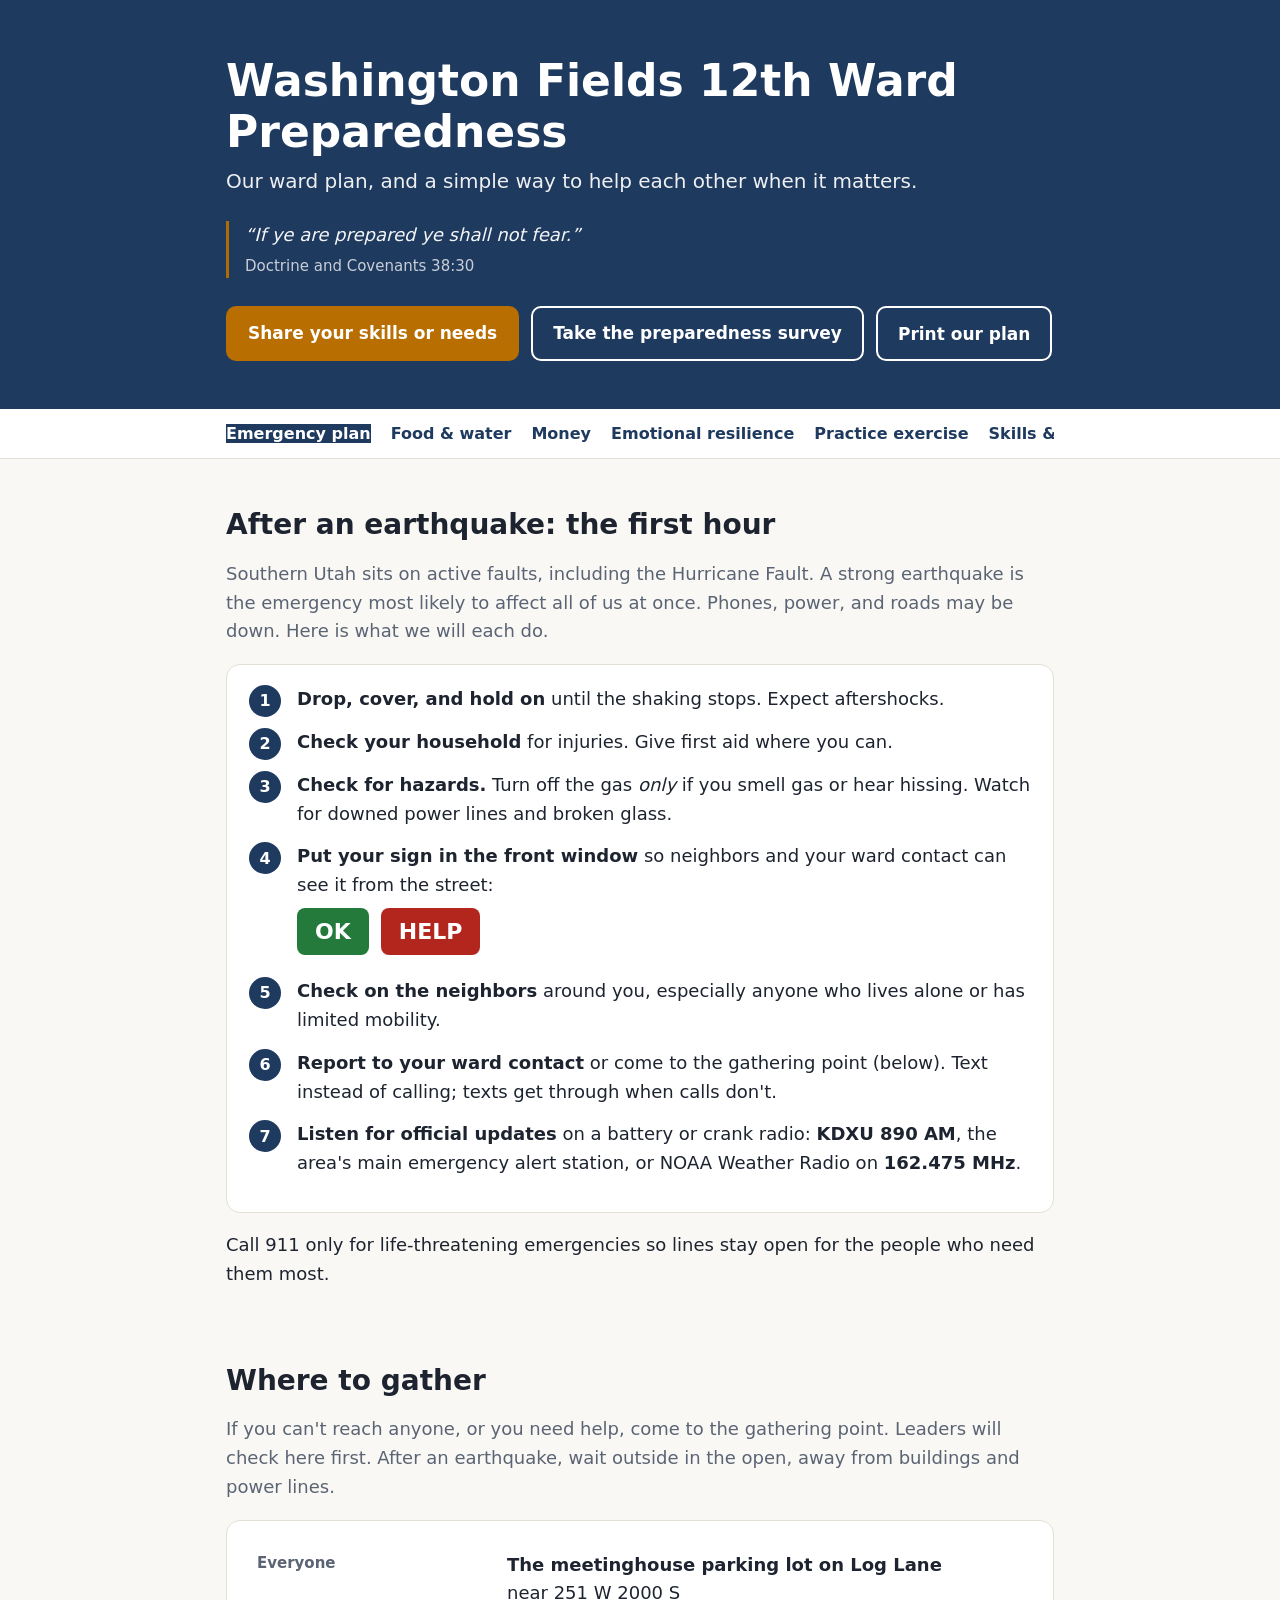
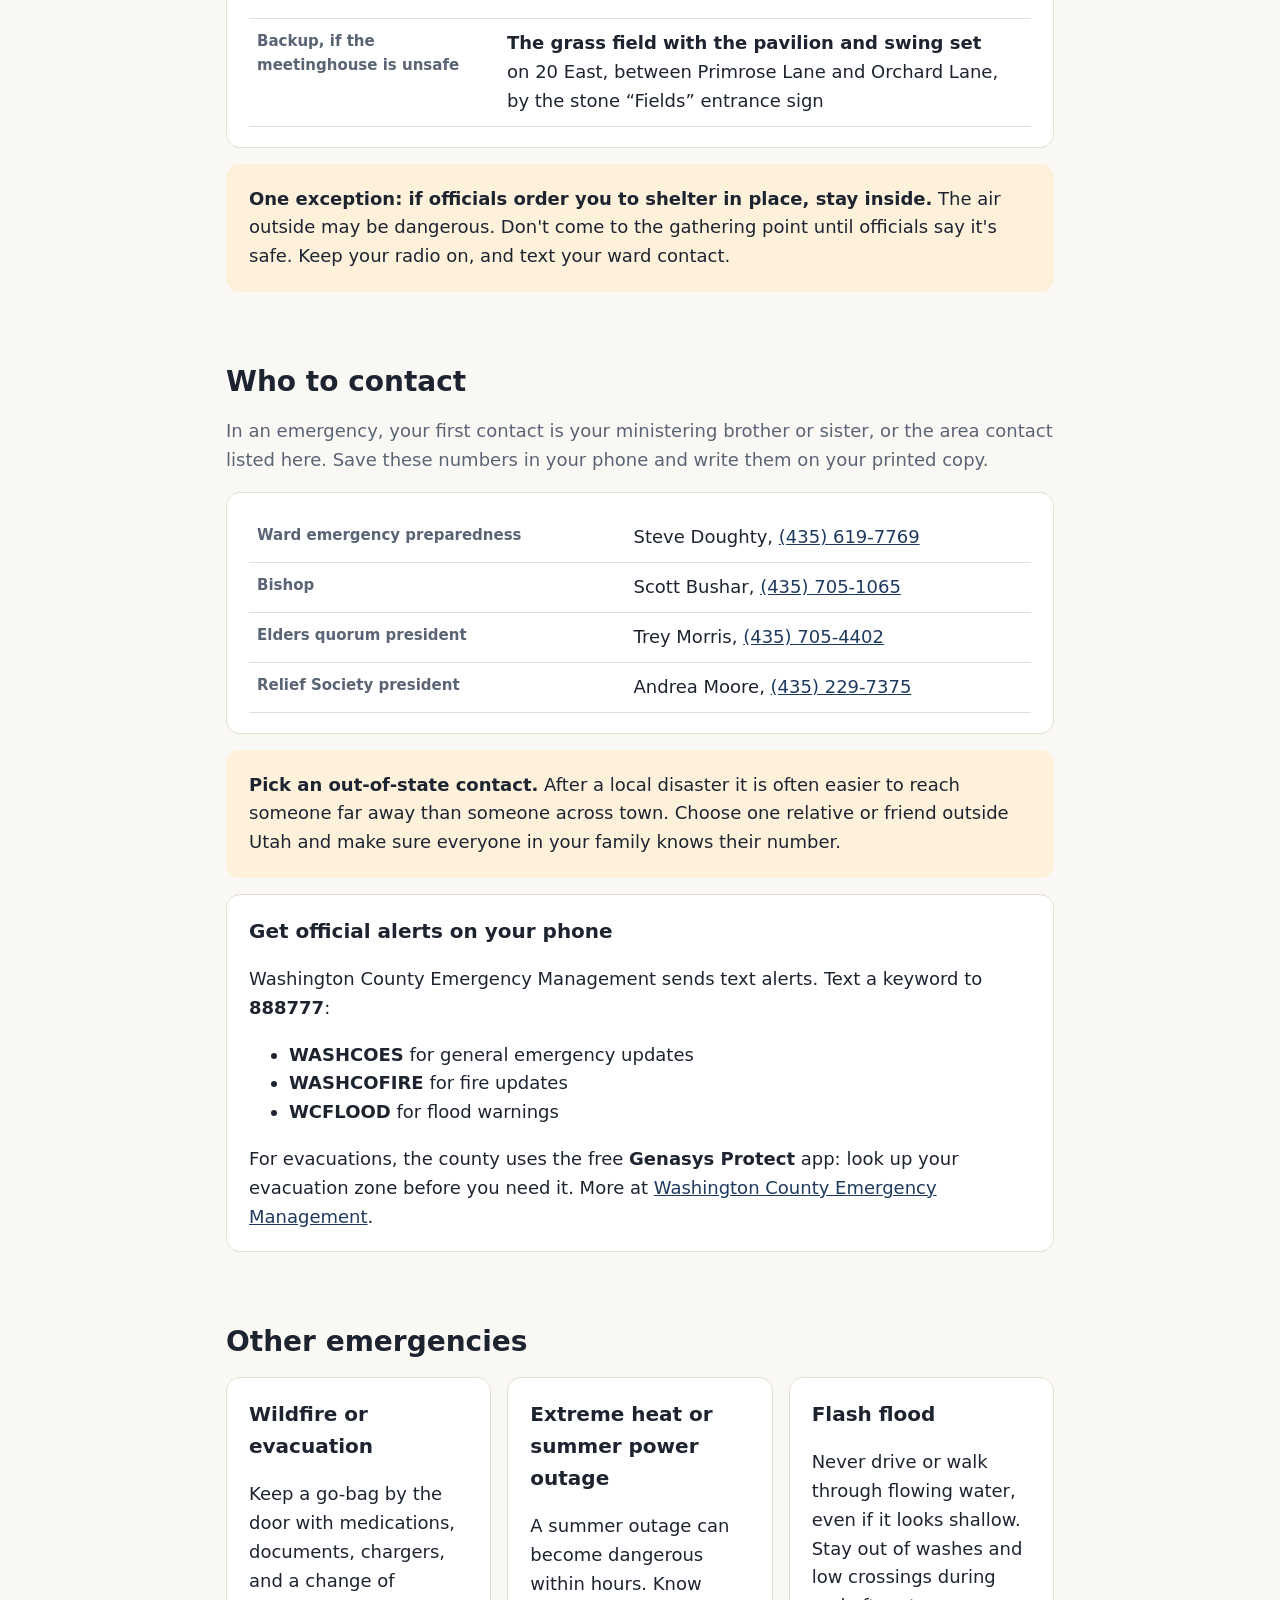
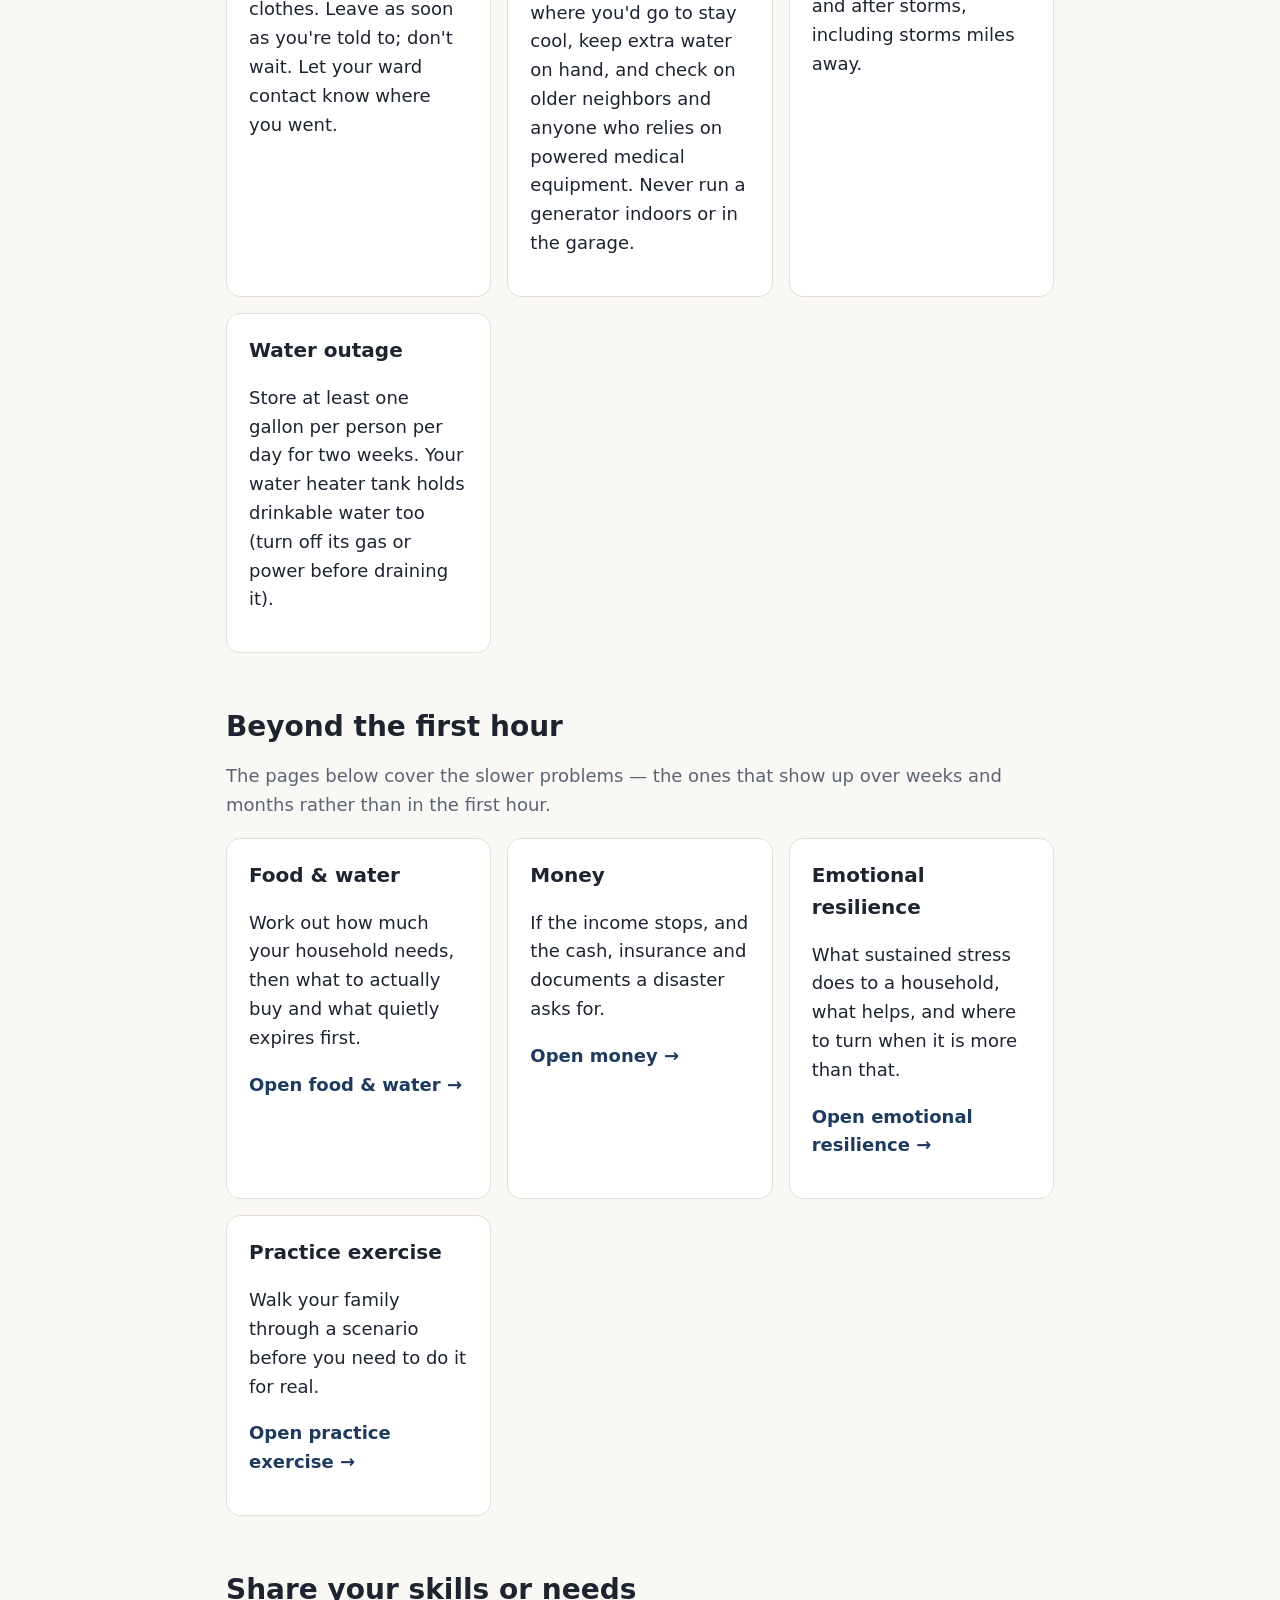
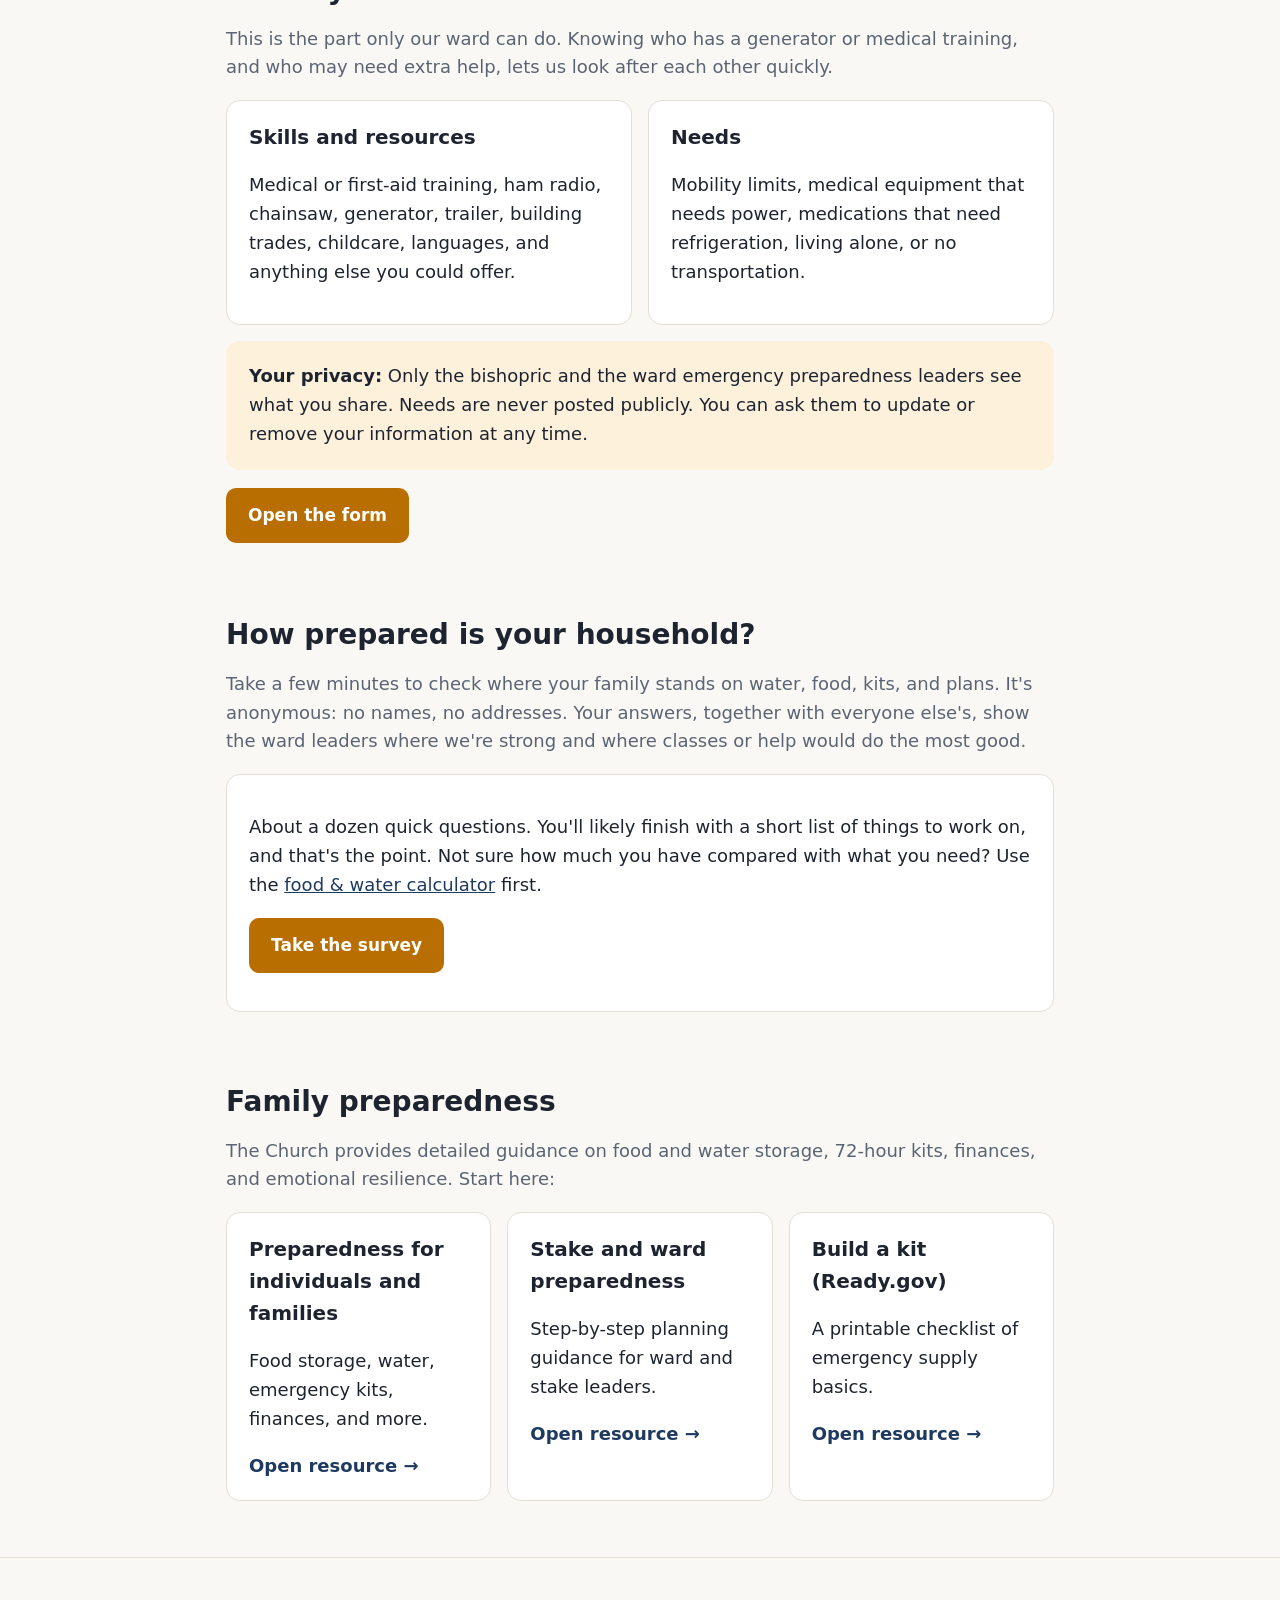
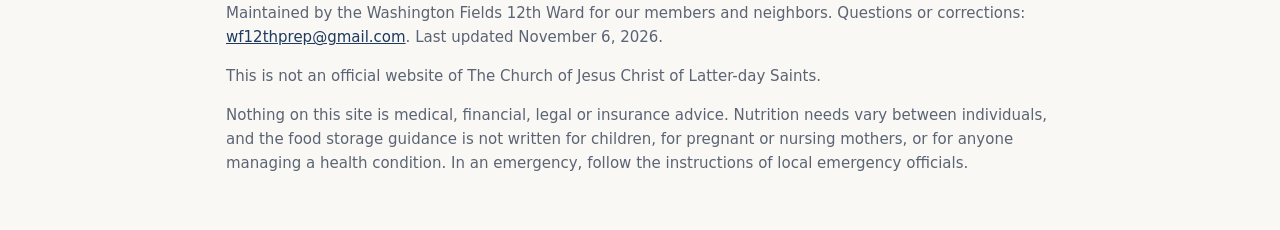
==== commit 1d64e61a: "cleaned up" ====
--- a/index.html
+++ b/index.html
@@ -6,10 +6,9 @@
 <title>Washington Fields 12th Ward Preparedness</title>
 <meta name="description" content="Our ward's emergency plan, gathering points, and a simple way to share the skills you can offer or the help you may need.">
 
-<!-- Link preview for the ward Facebook post -->
 <meta property="og:type" content="website">
 <meta property="og:title" content="Washington Fields 12th Ward Preparedness">
-<meta property="og:description" content="Our ward emergency plan, gathering points, and a simple way to share your skills or needs.">
+<meta property="og:description" content="Our ward's emergency plan, gathering points, and a simple way to share the skills you can offer or the help you may need.">
 <meta property="og:url" content="https://ward-preparedness.vercel.app/">
 <meta property="og:image" content="https://ward-preparedness.vercel.app/og-image.png">
 <meta property="og:image:width" content="1200">
@@ -17,171 +16,15 @@
 <meta name="twitter:card" content="summary_large_image">
 
 <link rel="icon" href="data:image/svg+xml,<svg xmlns='http://www.w3.org/2000/svg' viewBox='0 0 32 32'><rect width='32' height='32' rx='7' fill='%231f3a5f'/><path d='M16 6 26 14v12H6V14z' fill='%23f2b544'/></svg>">
-<style>
-  :root {
-    --bg: #faf8f4;
-    --surface: #ffffff;
-    --text: #1d2430;
-    --muted: #5a6474;
-    --line: #e4dfd5;
-    --brand: #1f3a5f;
-    --brand-ink: #ffffff;
-    --accent: #b86e00;
-    --accent-soft: #fdf1dc;
-    --fill-bg: #fff4b8;
-    --fill-line: #d9a400;
-  }
-  @media (prefers-color-scheme: dark) {
-    :root:not([data-theme="light"]) {
-      --bg: #12161d; --surface: #1a2029; --text: #e9ecf1; --muted: #a3adbb;
-      --line: #2c3440; --brand: #8fb3e0; --brand-ink: #0d1520;
-      --accent: #f2b544; --accent-soft: #2a2416; --fill-bg: #4a3d0a; --fill-line: #c9a227;
-    }
-  }
-  :root[data-theme="dark"] {
-    --bg: #12161d; --surface: #1a2029; --text: #e9ecf1; --muted: #a3adbb;
-    --line: #2c3440; --brand: #8fb3e0; --brand-ink: #0d1520;
-    --accent: #f2b544; --accent-soft: #2a2416; --fill-bg: #4a3d0a; --fill-line: #c9a227;
-  }
-
-  * { box-sizing: border-box; }
-  html { scroll-behavior: smooth; }
-  body {
-    margin: 0; background: var(--bg); color: var(--text);
-    font: 18px/1.6 system-ui, -apple-system, "Segoe UI", Roboto, sans-serif;
-  }
-  a { color: var(--brand); }
-  .wrap { max-width: 860px; margin: 0 auto; padding: 0 16px; }
-
-  /* Placeholders the bishopric fills in. Search the file for class="fill". */
-  .fill {
-    background: var(--fill-bg); border-bottom: 2px dashed var(--fill-line);
-    padding: 0 4px; border-radius: 3px;
-  }
-
-  header.hero { background: var(--brand); color: var(--brand-ink); padding: 56px 0 48px; }
-  .hero h1 { margin: 0 0 8px; font-size: clamp(30px, 6vw, 44px); line-height: 1.15; }
-  .hero .sub { margin: 0 0 24px; font-size: 20px; opacity: .92; }
-  .hero blockquote { margin: 0 0 28px; padding-left: 16px; border-left: 3px solid var(--accent); font-style: italic; opacity: .95; }
-  .hero blockquote cite { display: block; font-style: normal; font-size: 15px; opacity: .8; margin-top: 4px; }
-  .actions { display: flex; flex-wrap: wrap; gap: 12px; }
-  .btn {
-    display: inline-block; padding: 12px 20px; border-radius: 10px; font-weight: 600;
-    text-decoration: none; border: 2px solid transparent; cursor: pointer; font-size: 17px;
-  }
-  .btn-primary { background: var(--accent); color: #fff; }
-  :root[data-theme="dark"] .btn-primary { color: #1a1206; }
-  @media (prefers-color-scheme: dark) { :root:not([data-theme="light"]) .btn-primary { color: #1a1206; } }
-  .btn-ghost { background: transparent; color: var(--brand-ink); border-color: currentColor; font-family: inherit; }
-
-  nav.toc { background: var(--surface); border-bottom: 1px solid var(--line); position: sticky; top: 0; z-index: 5; }
-  nav.toc ul { list-style: none; margin: 0; padding: 10px 0; display: flex; gap: 20px; overflow-x: auto; white-space: nowrap; }
-  nav.toc a { text-decoration: none; font-size: 16px; font-weight: 600; }
-
-  section { padding: 44px 0 8px; }
-  h2 { font-size: 28px; margin: 0 0 12px; }
-  h3 { font-size: 20px; margin: 24px 0 8px; }
-  .lead { color: var(--muted); margin-top: 0; }
-
-  .card { background: var(--surface); border: 1px solid var(--line); border-radius: 14px; padding: 20px 22px; margin: 16px 0; }
-  .card.callout { background: var(--accent-soft); border-color: transparent; }
-
-  ol.steps { padding-left: 0; list-style: none; counter-reset: s; margin: 0; }
-  ol.steps li { counter-increment: s; position: relative; padding: 0 0 14px 48px; }
-  ol.steps li::before {
-    content: counter(s); position: absolute; left: 0; top: 0; width: 32px; height: 32px; border-radius: 50%;
-    background: var(--brand); color: var(--brand-ink); display: grid; place-items: center; font-weight: 700; font-size: 16px;
-  }
-
-  table { width: 100%; border-collapse: collapse; }
-  th, td { text-align: left; padding: 10px 8px; border-bottom: 1px solid var(--line); vertical-align: top; }
-  th { font-size: 15px; color: var(--muted); font-weight: 600; }
-
-  .grid { display: grid; grid-template-columns: repeat(auto-fit, minmax(240px, 1fr)); gap: 16px; }
-  #income .grid { grid-template-columns: repeat(auto-fit, minmax(min(340px, 100%), 1fr)); }
-  .grid .card { margin: 0; }
-  .grid .card h3 { margin-top: 0; }
-  .link-card { display: block; text-decoration: none; color: inherit; }
-  .link-card:hover { border-color: var(--brand); }
-  .link-card .go { color: var(--brand); font-weight: 600; }
-
-  .signs { display: flex; gap: 12px; flex-wrap: wrap; margin: 8px 0; }
-  .sign { font-weight: 800; font-size: 22px; padding: 6px 18px; border-radius: 8px; color: #fff; }
-  .sign.ok { background: #237a3b; } .sign.help { background: #b3261e; }
-
-
-  /* Food & water calculator */
-  .calc-inputs { display: grid; grid-template-columns: repeat(auto-fit, minmax(170px, 1fr)); gap: 14px; margin-bottom: 16px; }
-  .calc-inputs label { display: block; font-size: 15px; font-weight: 600; margin-bottom: 4px; }
-  .calc-inputs small { display: block; color: var(--muted); font-weight: 400; }
-  .calc input[type=number] {
-    width: 100%; font: inherit; padding: 8px 10px; border-radius: 8px;
-    border: 1px solid var(--line); background: var(--bg); color: var(--text);
-  }
-  .chips { display: flex; flex-wrap: wrap; gap: 8px; margin: 6px 0 12px; }
-  .chip {
-    font: inherit; font-size: 15px; padding: 6px 14px; border-radius: 999px; cursor: pointer;
-    border: 1px solid var(--line); background: var(--bg); color: var(--text);
-  }
-  .chip[aria-pressed="true"] { background: var(--brand); color: var(--brand-ink); border-color: var(--brand); }
-  .calc-days { display: flex; align-items: center; gap: 10px; flex-wrap: wrap; }
-  .calc-days input { max-width: 120px; }
-  .check { display: flex; gap: 8px; align-items: center; font-size: 16px; margin-top: 4px; }
-  .results { display: grid; grid-template-columns: repeat(auto-fit, minmax(220px, 1fr)); gap: 16px; }
-  .big { font-size: 34px; font-weight: 800; line-height: 1.1; color: var(--brand); }
-  .results table td:last-child { text-align: right; font-variant-numeric: tabular-nums; white-space: nowrap; }
-  .note { font-size: 15px; color: var(--muted); }
-
-  footer { margin-top: 48px; padding: 28px 0 40px; border-top: 1px solid var(--line); color: var(--muted); font-size: 15px; }
-  .print-only { display: none; }
-
-  @media print {
-    :root { --bg: #fff; --surface: #fff; --text: #000; --muted: #333; --line: #bbb; --brand: #000; --brand-ink: #000; --accent-soft: #fff; }
-    body { font-size: 11.5pt; line-height: 1.4; }
-    nav.toc, .actions, .no-print, footer .no-print { display: none !important; }
-    .print-only { display: block; }
-    header.hero { background: none; padding: 0 0 8px; border-bottom: 2px solid #000; }
-    .hero blockquote { border-color: #000; }
-    section { padding: 10px 0 0; }
-    #family, #share .grid, #other .grid .card p + p { display: none; }
-    #share .lead, #share h2, #share .callout, #survey h2, #survey .lead, #survey .card, #calculator, .hero blockquote { display: none; }
-    h2, .lead { break-after: avoid; }
-    #contact { break-before: page; }
-    #alerts p, #alerts ul { margin: 2px 0; font-size: 10pt; }
-    #alerts ul { display: flex; gap: 18px; list-style: none; padding: 0; }
-    #contact .callout, #gather .callout { padding: 4px 12px; font-size: 10pt; }
-    #other .grid .card p { font-size: 9.5pt; }
-    #other .grid { grid-template-columns: repeat(4, 1fr); }
-    #share, #survey { padding: 0; }
-    #contact .lead { display: none; }
-    footer { margin-top: 6px !important; padding-top: 4px !important; border-top: 0; }
-    footer p { margin: 2px 0; }
-    #share .print-only, #survey .print-only { margin: 4px 0; }
-    th, td { padding: 5px 8px; }
-    footer { margin-top: 16px; padding: 8px 0 0; font-size: 9.5pt; }
-    .signs .sign { font-size: 14pt; padding: 2px 12px; }
-    .hero .sub { display: none; }
-    .grid { grid-template-columns: repeat(3, 1fr); gap: 8px; }
-    .grid .card h3 { font-size: 11.5pt; margin-bottom: 4px; }
-    .grid .card p { margin: 0; font-size: 10pt; }
-    h2 { font-size: 16pt; } h3 { font-size: 12.5pt; margin-top: 10px; }
-    .card { border: 1px solid #999; padding: 10px 12px; margin: 8px 0; break-inside: avoid; }
-    .fill { background: none; border-bottom: 1px solid #000; }
-    ol.steps li { padding-left: 32px; padding-bottom: 3px; }
-    ol.steps li::before { width: 22px; height: 22px; background: #000; color: #fff; font-size: 11pt; }
-    .sign { border: 2px solid #000; color: #000; background: #fff !important; }
-    a { color: #000; text-decoration: none; }
-  }
-</style>
+<link rel="stylesheet" href="styles.css">
 </head>
 <body>
-
 <header class="hero">
   <div class="wrap">
     <h1>Washington Fields 12th Ward Preparedness</h1>
     <p class="sub">Our ward plan, and a simple way to help each other when it matters.</p>
     <blockquote>
-      “If ye are prepared ye shall not fear.”
+      &ldquo;If ye are prepared ye shall not fear.&rdquo;
       <cite>Doctrine and Covenants 38:30</cite>
     </blockquote>
     <div class="actions">
@@ -192,29 +35,22 @@
   </div>
 </header>
 
-<nav class="toc" aria-label="Sections">
+<nav class="toc" aria-label="Pages">
   <div class="wrap">
     <ul>
-      <li><a href="#first-hour">After an earthquake</a></li>
-      <li><a href="#gather">Where to gather</a></li>
-      <li><a href="#contact">Who to contact</a></li>
-      <li><a href="#other">Other emergencies</a></li>
-      <li><a href="#income">If the income stops</a></li>
-      <li><a href="#documents">Money &amp; documents</a></li>
-      <li><a href="#share">Skills &amp; needs</a></li>
-      <li><a href="#survey">Survey</a></li>
-      <li><a href="#calculator">Calculator</a></li>
-      <li><a href="#storage">Food storage</a></li>
+      <li><a href="index.html" aria-current="page">Emergency plan</a></li>
+      <li><a href="food.html">Food &amp; water</a></li>
+      <li><a href="money.html">Money</a></li>
+      <li><a href="resilience.html">Emotional resilience</a></li>
       <li><a href="simulation.html">Practice exercise</a></li>
-      <li><a href="#resilience">Emotional resilience</a></li>
-      <li><a href="#family">Family preparedness</a></li>
+      <li><a href="index.html#share">Skills &amp; needs</a></li>
     </ul>
   </div>
 </nav>
 
 <main class="wrap">
 
-  <section id="first-hour">
+<section id="first-hour">
     <h2>After an earthquake: the first hour</h2>
     <p class="lead">Southern Utah sits on active faults, including the Hurricane Fault. A strong earthquake is the emergency most likely to affect all of us at once. Phones, power, and roads may be down. Here is what we will each do.</p>
     <div class="card">
@@ -233,7 +69,7 @@
     <p>Call 911 only for life-threatening emergencies so lines stay open for the people who need them most.</p>
   </section>
 
-  <section id="gather">
+<section id="gather">
     <h2>Where to gather</h2>
     <p class="lead">If you can't reach anyone, or you need help, come to the gathering point. Leaders will check here first. After an earthquake, wait outside in the open, away from buildings and power lines.</p>
     <div class="card">
@@ -249,7 +85,7 @@
     </div>
   </section>
 
-  <section id="contact">
+<section id="contact">
     <h2>Who to contact</h2>
     <p class="lead">In an emergency, your first contact is your ministering brother or sister, or the area contact listed here. Save these numbers in your phone and write them on your printed copy.</p>
     <div class="card">
@@ -278,7 +114,7 @@
     <p class="print-only">My out-of-state contact: ______________________________ &nbsp; Phone: ____________________</p>
   </section>
 
-  <section id="other">
+<section id="other">
     <h2>Other emergencies</h2>
     <div class="grid">
       <div class="card">
@@ -300,89 +136,34 @@
     </div>
   </section>
 
-  <section id="income" class="no-print">
-    <h2>If the income stops</h2>
-    <p class="lead">For most families, a job loss or a large medical bill is far more likely than an earthquake, and 911 can't help with either. You don't have to do all of this at once. Each step makes a hard season easier.</p>
-    <div class="grid">
-      <div class="card">
-        <h3>Less debt</h3>
-        <p>Fewer payments to cover when the paychecks stop.</p>
-        <p><strong>First step:</strong> pay off your smallest debt.</p>
-      </div>
-      <div class="card">
-        <h3>Lower monthly costs</h3>
-        <p>The less your household needs each month, the longer your money lasts.</p>
-        <p><strong>First step:</strong> lower one monthly bill.</p>
-      </div>
-      <div class="card">
-        <h3>Savings</h3>
-        <p>Savings buy you time to find the right next job.</p>
-        <p><strong>First step:</strong> save one month of basic expenses, a little at a time.</p>
-      </div>
-      <div class="card">
-        <h3>A second way to earn</h3>
-        <p>Jobs change, and some are changing quickly. A second skill gives you somewhere else to turn.</p>
-        <p><strong>First step:</strong> take a class, earn a certificate, learn a trade, or try some side work.</p>
-      </div>
-    </div>
-    <div class="card callout">
-      <h3 style="margin-top:0">If it happens: the first week</h3>
-      <ul>
-        <li><strong>Talk to the bishop early.</strong> There's no shame in it, and it stays confidential.</li>
-        <li><strong>Apply for unemployment benefits</strong> and list the bills that must be paid.</li>
-        <li><strong>Eat from your pantry.</strong> That's what it's for, and every meal from it is money you don't spend.</li>
-        <li><strong>Tell people you're looking.</strong> Many jobs come through someone you know.</li>
-      </ul>
-    </div>
-    <p>Can you review a résumé, practice interviews, or pass along job leads? Add it under &ldquo;Other&rdquo; in the skills section of the <a href="#share">Skills &amp; Needs form</a>.</p>
-    <div class="grid">
-      <a class="card link-card" href="https://www.churchofjesuschrist.org/life/self-reliance/personal-finances?lang=eng" target="_blank" rel="noopener">
-        <h3>Personal finances</h3>
-        <p>The Church's course on managing money, debt, and savings.</p>
-        <span class="go">Open resource →</span>
-      </a>
-      <a class="card link-card" href="https://www.churchofjesuschrist.org/life/self-reliance/find-a-better-job?lang=eng" target="_blank" rel="noopener">
-        <h3>Find a better job</h3>
-        <p>The Church's course on job hunting, networking, and interviews.</p>
-        <span class="go">Open resource →</span>
-      </a>
-    </div>
-  </section>
-
-  <section id="documents" class="no-print">
-    <h2>Money and documents in a disaster</h2>
-    <p class="lead">Losing income is one problem. A power outage or a flood is a different one, and it needs different preparation.</p>
-
-    <h3>Cash that works when the systems don't</h3>
-    <p>In a power outage, card readers, ATMs and the networks behind them all fail together. Stores that stay open go cash-only, and nobody can make change for large bills.</p>
-    <p>Keep some cash at home in <strong>small denominations</strong> &mdash; ones, fives and tens. Enough for a few days of fuel, food and incidentals. Keep it somewhere you could still reach if you had to leave in a hurry.</p>
-
-    <h3>The insurance gap most households here have</h3>
-    <div class="card callout">
-      <h3 style="margin-top:0">Worth a phone call this week</h3>
-      <p><strong>Standard homeowner's and renter's policies do not cover flood damage.</strong> Not from a flooded wash, not from runoff, not from a storm drain backing up. Flood coverage is a separate policy, and it typically takes about 30 days to take effect &mdash; which means it cannot be bought once a storm is already in the forecast.</p>
-      <p>Because our hazard here is flash flooding rather than river flooding, homes near washes and drainages carry real exposure even outside mapped flood zones. Ask your agent one direct question: <em>what happens if water enters this house from outside?</em></p>
-    </div>
-    <p>Two other reviews worth doing once a year: whether your dwelling coverage would actually rebuild at today's construction costs, and whether your contents are covered at replacement cost or at depreciated value.</p>
-
-    <h3>Documents you cannot quickly replace</h3>
-    <p>The practical standard is that you could reconstruct your financial life from your phone. Photograph or scan these, then keep them in two places &mdash; one physical copy somewhere safe, one encrypted digital copy you can reach from anywhere.</p>
-    <div class="card">
-      <ul>
-        <li>Birth certificates, Social Security cards, passports, driver's licenses</li>
-        <li>Deed or mortgage, vehicle titles, lease agreements</li>
-        <li>Insurance policies, with policy numbers and your agent's direct line</li>
-        <li>A prescription list with dosages, and immunization records</li>
-        <li>Bank and investment account numbers, with one recent statement from each</li>
-        <li>A room-by-room video walkthrough of the house, for a contents claim</li>
-        <li>Marriage certificate, wills, powers of attorney, advance directives</li>
-      </ul>
-    </div>
-    <p class="note">An afternoon with a phone camera covers most of this. If you do nothing else here, do that.</p>
-  </section>
-
-
-  <section id="share">
+  <section id="more" class="no-print">
+    <h2>Beyond the first hour</h2>
+    <p class="lead">The pages below cover the slower problems &mdash; the ones that show up over weeks and months rather than in the first hour.</p>
+    <div class="grid hub">
+      <div class="card">
+        <h3>Food &amp; water</h3>
+        <p>Work out how much your household needs, then what to actually buy and what quietly expires first.</p>
+        <p><a href="food.html">Open food &amp; water &rarr;</a></p>
+      </div>
+      <div class="card">
+        <h3>Money</h3>
+        <p>If the income stops, and the cash, insurance and documents a disaster asks for.</p>
+        <p><a href="money.html">Open money &rarr;</a></p>
+      </div>
+      <div class="card">
+        <h3>Emotional resilience</h3>
+        <p>What sustained stress does to a household, what helps, and where to turn when it is more than that.</p>
+        <p><a href="resilience.html">Open emotional resilience &rarr;</a></p>
+      </div>
+      <div class="card">
+        <h3>Practice exercise</h3>
+        <p>Walk your family through a scenario before you need to do it for real.</p>
+        <p><a href="simulation.html">Open practice exercise &rarr;</a></p>
+      </div>
+    </div>
+  </section>
+
+<section id="share">
     <h2>Share your skills or needs</h2>
     <p class="lead">This is the part only our ward can do. Knowing who has a generator or medical training, and who may need extra help, lets us look after each other quickly.</p>
     <div class="grid">
@@ -398,204 +179,21 @@
     <div class="card callout">
       <strong>Your privacy:</strong> Only the bishopric and the ward emergency preparedness leaders see what you share. Needs are never posted publicly. You can ask them to update or remove your information at any time.
     </div>
-    <p class="no-print"><a class="btn btn-primary" id="form-link" href="#" target="_blank" rel="noopener">Open the form</a></p>
+    <p><a class="btn btn-primary" id="form-link" href="#" target="_blank" rel="noopener">Open the form</a></p>
     <p class="print-only">Share your skills or needs online: forms.gle/gZVnFFsvJEUMPPtM8</p>
   </section>
 
-  <section id="survey">
+<section id="survey">
     <h2>How prepared is your household?</h2>
     <p class="lead">Take a few minutes to check where your family stands on water, food, kits, and plans. It's anonymous: no names, no addresses. Your answers, together with everyone else's, show the ward leaders where we're strong and where classes or help would do the most good.</p>
     <div class="card">
-      <p>About a dozen quick questions. You'll likely finish with a short list of things to work on, and that's the point. Not sure how much you have compared with what you need? Use the <a href="#calculator">food &amp; water calculator</a> first.</p>
-      <p class="no-print"><a class="btn btn-primary" id="survey-link" href="#" target="_blank" rel="noopener">Take the survey</a></p>
+      <p>About a dozen quick questions. You'll likely finish with a short list of things to work on, and that's the point. Not sure how much you have compared with what you need? Use the <a href="food.html#calculator">food &amp; water calculator</a> first.</p>
+      <p><a class="btn btn-primary" id="survey-link" href="#" target="_blank" rel="noopener">Take the survey</a></p>
     </div>
     <p class="print-only">Take the anonymous preparedness survey online: forms.gle/j41nPV3mEBQNdYiw7</p>
   </section>
 
-  <section id="calculator">
-    <h2>Food &amp; water calculator</h2>
-    <p class="lead">How much should your household store? Enter your family and how long you want to be covered.</p>
-    <div class="card calc">
-      <div class="calc-inputs">
-        <div><label for="c-adults">Adults &amp; teens<small>age 12 and up</small></label><input id="c-adults" type="number" min="0" max="30" value="2" inputmode="numeric"></div>
-        <div><label for="c-kids">Children<small>age 4 to 11</small></label><input id="c-kids" type="number" min="0" max="30" value="0" inputmode="numeric"></div>
-        <div><label for="c-little">Little ones<small>age 0 to 3</small></label><input id="c-little" type="number" min="0" max="30" value="0" inputmode="numeric"></div>
-      </div>
-      <label for="c-days" style="font-size:15px;font-weight:600">How long?</label>
-      <div class="chips" role="group" aria-label="Preset lengths">
-        <button type="button" class="chip" data-days="3">72 hours</button>
-        <button type="button" class="chip" data-days="14">2 weeks</button>
-        <button type="button" class="chip" data-days="90">3 months</button>
-        <button type="button" class="chip" data-days="365">1 year</button>
-      </div>
-      <div class="calc-days"><input id="c-days" type="number" min="1" max="730" value="14" inputmode="numeric"> <span>days</span></div>
-      <label class="check"><input id="c-heat" type="checkbox"> Plan for summer heat (double the drinking water)</label>
-    </div>
-
-    <div class="results">
-      <div class="card">
-        <h3>Water</h3>
-        <div class="big" id="r-water"></div>
-        <p id="r-water-detail" class="note"></p>
-      </div>
-      <div class="card">
-        <h3>Food</h3>
-        <div class="big" id="r-meals"></div>
-        <p id="r-meals-detail" class="note"></p>
-      </div>
-    </div>
-
-    <div class="card" id="r-basics-card">
-      <h3>Longer-term basics</h3>
-      <p class="note" id="r-basics-intro"></p>
-      <table>
-        <tbody id="r-basics"></tbody>
-      </table>
-    </div>
-    <p class="note">These are common planning estimates, not official requirements. Children are counted as 70% of an adult and little ones as 50%. Water is 1 gallon per person per day for drinking and basic hygiene, stored for up to two weeks; pets need their own. Start where you can: a little at a time is how every family's supply gets built.</p>
-  </section>
-
-  <section id="storage" class="no-print">
-    <h2>Building a longer-term food supply</h2>
-    <p class="lead">The calculator tells you how much. This is what to buy, what quietly expires, and the equipment people forget until the day they need it.</p>
-
-    <h3>Work in calories per bucket</h3>
-    <p>Calorie figures get published per ounce, per cup, per 100 grams and per pound depending on where you look. Mixing those units is the most common mistake in a storage spreadsheet, and families usually end up believing they have far more or far less than they do. Checking against a per-container figure catches it fast.</p>
-    <div class="card">
-      <table>
-        <thead>
-          <tr><th>Staple</th><th>Weight in a 5-gallon bucket</th><th>Calories</th><th>Worth knowing</th></tr>
-        </thead>
-        <tbody>
-          <tr><td>Hard red wheat</td><td>37 lb</td><td>55,500</td><td>Useless without a mill</td></tr>
-          <tr><td>White rice</td><td>36 lb</td><td>59,600</td><td>White only &mdash; brown goes rancid in a year</td></tr>
-          <tr><td>Pinto or black beans</td><td>35 lb</td><td>54,600</td><td>See the ten-year note below</td></tr>
-          <tr><td>Lentils</td><td>35 lb</td><td>54,250</td><td>No soaking, fastest to cook</td></tr>
-          <tr><td>Rolled oats</td><td>20 lb</td><td>34,000</td><td>Bulky for the calories</td></tr>
-          <tr><td>Masa harina</td><td>30 lb</td><td>49,000</td><td>Shortest-lived grain</td></tr>
-          <tr><td>Sugar</td><td>35 lb</td><td>61,000</td><td>Keeps indefinitely</td></tr>
-          <tr><td>Honey</td><td>60 lb</td><td>82,700</td><td>Keeps indefinitely</td></tr>
-        </tbody>
-      </table>
-    </div>
-    <p class="note">A year at 2,000 calories a day is about 730,000 calories per person. Plan closer to 2,500 if you expect to be doing physical work without power, and it rises to roughly 912,500 &mdash; a difference of about three months of food. Decide which you are planning against before you start buying.</p>
-
-    <h3>A plan is only as long as its shortest item</h3>
-    <p>Thirty-year wheat stored beside one-year nuts is not a one-year supply. Part of it expires quietly while nobody is looking.</p>
-    <div class="grid">
-      <div class="card">
-        <h3>25 to 30 years</h3>
-        <p>Wheat berries, white rice, dry beans, lentils, sugar, salt. Honey keeps indefinitely. Sealed in food-grade buckets with oxygen absorbers.</p>
-      </div>
-      <div class="card">
-        <h3>10 to 20 years</h3>
-        <p>Rolled oats, powdered milk, powdered egg, freeze-dried fruit and vegetables. Better in #10 cans than buckets.</p>
-      </div>
-      <div class="card">
-        <h3>1 to 2 years</h3>
-        <p>Nuts, nut butters, masa harina, whole-grain flour, brown rice, cooking oils. The oils in these go rancid. Freezer storage roughly doubles the window.</p>
-      </div>
-      <div class="card">
-        <h3>Under a year</h3>
-        <p>Protein powders, baking powder, fresh-milled flour, most supplements. Rotation items, not storage items.</p>
-      </div>
-    </div>
-
-    <div class="card callout">
-      <h3 style="margin-top:0">The ten-year bean problem</h3>
-      <p>Dry beans stored past roughly a decade develop what is called hard-to-cook syndrome. They never soften no matter how long you boil them, and how well they were sealed makes no difference. Lentils and split peas do not do this. If beans are a large share of your plan, either rotate them or move some of that weight to lentils.</p>
-    </div>
-
-    <h3>The things nobody budgets for</h3>
-    <p>Food in a bucket is not food on a plate. Each of these turns stored staples into something you can actually eat.</p>
-    <ul>
-      <li><strong>A hand grain mill.</strong> Wheat berries without one are birdseed. Buy manual or manual-capable &mdash; an electric-only mill is a bet on the grid staying up.</li>
-      <li><strong>Cooking fuel.</strong> Dry beans need one to two hours of boiling every time. Over months that is hundreds of hours of burner time. A pressure cooker cuts bean cooking by about two-thirds and is the cheapest fuel savings available.</li>
-      <li><strong>Animal feed.</strong> Ten laying hens eat roughly 900 pounds of feed a year &mdash; more tonnage than most families' entire food storage, and it buys eggs rather than calories. Keep chickens for the protein and the morale, but do not count them as a calorie source.</li>
-      <li><strong>Garden inputs.</strong> Seed that stays viable, and nutrient solution for any hydroponic setup. Without the consumables, a grow tower is a planter.</li>
-      <li><strong>Salt, leavening and seasoning.</strong> Bread needs salt. And appetite fatigue is real &mdash; people stop eating monotonous food, so a plan nobody will eat is not a plan.</li>
-    </ul>
-
-    <h3>Water is the harder problem</h3>
-    <p>Two weeks for a family of four is 56 gallons, which is easy and covers the most likely emergency by a wide margin. A year for one person is 365 gallons &mdash; about seven 55-gallon drums for a single adult. Past roughly a month, storage stops being the answer and filtration plus a renewable source becomes the answer. Budget for a gravity filter and spare elements alongside the containers.</p>
-    <p>In this climate, add one more thing: keep stored water out of the heat. A garage that hits 130&deg;F in July degrades plastic containers faster than most people expect.</p>
-
-    <div class="card callout">
-      <h3 style="margin-top:0">One household's worked example</h3>
-      <p>A member of the ward built a full one-year plan for one adult using the method above &mdash; corrected calorie math, shelf-life tiers, home production counted honestly, and a weekly meal plan that reconciles against the stored quantities. Ask at church if you would like to see it.</p>
-      <p class="note" style="margin-bottom:0">It is an example of the arithmetic, not a plan to copy. It is built around one person's body weight, activity level, allergies and tastes, and its nutrient targets and supplement list would be wrong &mdash; in some cases meaningfully wrong &mdash; for a child, for a pregnant or nursing mother, or for anyone managing a health condition. Borrow the structure and build your own numbers.</p>
-    </div>
-  </section>
-
-
-  <section id="exercise" class="no-print">
-    <h2>Practice exercise: what would you do?</h2>
-    <p class="lead">Walk your family through 10 decisions in a fictional worst-case week, then see where your plans have gaps. It takes about 10 minutes. It's only practice; nothing you choose is saved.</p>
-    <p><a class="btn btn-primary" href="simulation.html">Start the exercise</a></p>
-  </section>
-
-  <section id="resilience" class="no-print">
-    <h2>Emotional resilience</h2>
-    <p class="lead">Households rarely come apart in an emergency because they ran out of supplies. They struggle because of what sustained stress does to people, and to the relationships between them.</p>
-
-    <h3>What stress actually does</h3>
-    <p>Under prolonged strain most people experience some mix of disrupted sleep, a shorter fuse, trouble concentrating, physical symptoms with no obvious cause, and either withdrawal or a restless inability to settle. Children often show it as regression &mdash; behavior they had outgrown coming back &mdash; or as stomachaches and headaches rather than anything they can put a name to.</p>
-    <p>These are ordinary responses to hard circumstances. They are not character failures, and they are not evidence that someone is handling things badly. Knowing that ahead of time matters, because a family expecting the irritability is far less likely to read it as a sign that something is wrong between them.</p>
-
-    <h3>What helps</h3>
-    <div class="grid">
-      <div class="card">
-        <h3>Keep the structure</h3>
-        <p>Meals at roughly the same times, consistent bedtimes, Sunday still being Sunday. Routine does more for a household under stress than nearly anything else, and it costs nothing.</p>
-      </div>
-      <div class="card">
-        <h3>Give people jobs</h3>
-        <p>A role counters helplessness directly &mdash; including for children, with real tasks scaled to their age. Idle worry is corrosive.</p>
-      </div>
-      <div class="card">
-        <h3>Limit the intake</h3>
-        <p>Check for information you can act on, then stop. Continuous coverage of something you cannot change raises distress without improving any decision.</p>
-      </div>
-      <div class="card">
-        <h3>Protect sleep first</h3>
-        <p>Nearly everything else gets harder without it, and it is usually the first thing sacrificed.</p>
-      </div>
-      <div class="card">
-        <h3>Stay in contact</h3>
-        <p>Isolation makes everything worse and is easy to drift into when everyone is stretched. A short conversation with someone outside the household is not a luxury.</p>
-      </div>
-      <div class="card">
-        <h3>Get outside and move</h3>
-        <p>Even briefly. Early morning, in this climate.</p>
-      </div>
-    </div>
-
-    <h3>Talking with children</h3>
-    <p>Children judge how serious things are mostly from the adults around them rather than from the facts themselves.</p>
-    <ul>
-      <li>Tell the truth, at the level of detail their age can hold. Vague reassurance that does not match what they can plainly see teaches them not to trust what you say.</li>
-      <li>Say what is being done, and who is doing it. Children settle on knowing that capable adults are handling it far more than on details.</li>
-      <li>Answer the question they asked, then stop. They will ask for more when they are ready for more.</li>
-      <li>Expect the same questions again and again. Repetition is how children process, not a sign they did not hear you.</li>
-      <li>Keep them away from continuous coverage, especially footage of damage.</li>
-    </ul>
-
-    <h3>What a ward is actually for</h3>
-    <p>The practical function of a congregation in a long emergency is help that nobody has to ask for twice: knowing who lives alone, who has medical equipment that needs power, who cannot drive, who has a generator, who has a truck, who has the skills.</p>
-    <p>That knowledge has to exist before it is needed, which is the entire point of the <a href="#share">skills and needs form</a>. The households that do best are generally not the ones with the deepest storage. They are the ones embedded in a network of people who notice when they go quiet.</p>
-
-    <h3>When it is more than ordinary stress</h3>
-    <p>Some things warrant help beyond what family and friends can give: distress that does not ease as circumstances improve, being unable to function in daily responsibilities over a period of weeks, leaning on alcohol or other substances to get through the day, or thoughts of self-harm.</p>
-    <p>Reaching out for that is not a failure of faith, resilience or preparation. It is the same kind of decision as setting a broken bone.</p>
-
-    <div class="card callout" id="crisis-line">
-      <h3 style="margin-top:0">If you or someone you know needs help now</h3>
-      <p>The <strong>988 Suicide &amp; Crisis Lifeline</strong> is available 24 hours a day, every day. Call or text <strong>988</strong>. It is free and confidential, and it is for anyone in distress &mdash; not only people in immediate danger.</p>
-      <p style="margin-bottom:0">The bishop can also connect members with counseling resources through Church channels, including help with the cost where that is a barrier.</p>
-    </div>
-  </section>
-
-  <section id="family">
+<section id="family">
     <h2>Family preparedness</h2>
     <p class="lead">The Church provides detailed guidance on food and water storage, 72-hour kits, finances, and emotional resilience. Start here:</p>
     <div class="grid">
@@ -621,17 +219,20 @@
 
 <footer>
   <div class="wrap">
-    <p>Maintained by the Washington Fields 12th Ward for our members and neighbors. Questions or corrections: <a href="mailto:wf12thprep@gmail.com">wf12thprep@gmail.com</a>. Last updated November 1, 2026.</p>
+    <p>Maintained by the Washington Fields 12th Ward for our members and neighbors. Questions or corrections: <a href="mailto:wf12thprep@gmail.com">wf12thprep@gmail.com</a>. Last updated November 6, 2026.</p>
     <p>This is not an official website of The Church of Jesus Christ of Latter-day Saints.</p>
+    <p>Nothing on this site is medical, financial, legal or insurance advice. Nutrition needs vary between individuals, and the food storage guidance is not written for children, for pregnant or nursing mothers, or for anyone managing a health condition. In an emergency, follow the instructions of local emergency officials.</p>
   </div>
 </footer>
 
 <script>
+  
   // Paste each Google Form's share link here. Until one is set, its button says the form is coming.
   const FORM_URL = "https://forms.gle/gZVnFFsvJEUMPPtM8";    // Skills & needs (see FORM-QUESTIONS.md)
   const SURVEY_URL = "https://forms.gle/j41nPV3mEBQNdYiw7";  // Anonymous preparedness survey (see SURVEY-QUESTIONS.md)
   for (const [id, url] of [["form-link", FORM_URL], ["survey-link", SURVEY_URL]]) {
     const link = document.getElementById(id);
+    if (!link) continue;
     if (url) {
       link.href = url;
     } else {
@@ -640,66 +241,7 @@
       link.style.opacity = ".6";
     }
   }
-  // Food & water calculator. Per adult, per year: common long-term storage planning figures.
-  const BASICS = [
-    ["Grains (wheat, rice, oats, flour, pasta)", 300, "lb"],
-    ["Legumes (dry beans, lentils, split peas)", 60, "lb"],
-    ["Sugar or honey", 60, "lb"],
-    ["Powdered milk", 16, "lb"],
-    ["Cooking oil", 10, "qt"],
-    ["Salt", 8, "lb"],
-  ];
-  const $ = (id) => document.getElementById(id);
-  const num = (id) => Math.max(0, parseInt($(id).value, 10) || 0);
-  const fmt = (n) => n.toLocaleString("en-US", { maximumFractionDigits: n < 10 ? 1 : 0 });
-  const plural = (n, word) => `${fmt(n)} ${word}${n === 1 ? "" : "s"}`;
-
-  function describeDays(d) {
-    if (d === 3) return "72 hours";
-    if (d % 365 === 0) return plural(d / 365, "year");
-    if (d === 90) return "3 months";
-    if (d % 7 === 0 && d < 90) return plural(d / 7, "week");
-    return plural(d, "day");
-  }
-
-  function calc() {
-    const adults = num("c-adults"), kids = num("c-kids"), little = num("c-little");
-    const days = Math.max(1, num("c-days") || 1);
-    const people = adults + kids + little;
-    const eaters = adults + kids * 0.7 + little * 0.5; // adult-equivalents for food
-    const heat = $("c-heat").checked;
-
-    document.querySelectorAll(".chip").forEach((c) =>
-      c.setAttribute("aria-pressed", String(Number(c.dataset.days) === days)));
-
-    // Stored water tops out at two weeks; beyond that, the plan is a way to purify more.
-    const waterDays = Math.min(days, 14);
-    const gallons = people * waterDays * (heat ? 2 : 1);
-    $("r-water").textContent = `${fmt(Math.ceil(gallons))} gallons`;
-    $("r-water-detail").textContent = people === 0 ? "Enter your household above." :
-      `That's about ${plural(Math.ceil(gallons / 5), "5-gallon jug")}` +
-      (gallons >= 55 ? `, or about ${fmt(Math.round(gallons / 55 * 10) / 10)} barrels (55-gallon).` : ".") +
-      (days > 14 ? " This is two weeks of stored water. For longer, add a filter or purification tablets so you can treat more." : "");
-
-    const meals = Math.ceil(people * days * 3);
-    $("r-meals").textContent = `${fmt(meals)} meals`;
-    $("r-meals-detail").textContent = people === 0 ? "" :
-      `About ${fmt(Math.round(eaters * days * 2000 / 1000) * 1000)} calories in all. ` +
-      (days <= 14 ? "For this length, choose ready-to-eat foods that need no cooking or refrigeration."
-                  : "The best start is extra of the everyday foods your family already eats, rotated as you use them.");
-
-    const years = days / 365;
-    $("r-basics-card").hidden = days < 30 || eaters === 0;
-    $("r-basics-intro").textContent =
-      `If you add shelf-stable basics on top of everyday foods, here's roughly what ${describeDays(days)} looks like for your household:`;
-    $("r-basics").innerHTML = BASICS.map(([name, perYear, unit]) =>
-      `<tr><td>${name}</td><td>${fmt(Math.ceil(perYear * eaters * years))} ${unit}</td></tr>`).join("");
-  }
-
-  document.querySelectorAll(".chip").forEach((c) =>
-    c.addEventListener("click", () => { $("c-days").value = c.dataset.days; calc(); }));
-  ["c-adults", "c-kids", "c-little", "c-days", "c-heat"].forEach((id) => $(id).addEventListener("input", calc));
-  calc();
 </script>
+
 </body>
 </html>
--- a/styles.css
+++ b/styles.css
@@ -0,0 +1,166 @@
+:root {
+    --bg: #faf8f4;
+    --surface: #ffffff;
+    --text: #1d2430;
+    --muted: #5a6474;
+    --line: #e4dfd5;
+    --brand: #1f3a5f;
+    --brand-ink: #ffffff;
+    --accent: #b86e00;
+    --accent-soft: #fdf1dc;
+    --fill-bg: #fff4b8;
+    --fill-line: #d9a400;
+  }
+  @media (prefers-color-scheme: dark) {
+    :root:not([data-theme="light"]) {
+      --bg: #12161d; --surface: #1a2029; --text: #e9ecf1; --muted: #a3adbb;
+      --line: #2c3440; --brand: #8fb3e0; --brand-ink: #0d1520;
+      --accent: #f2b544; --accent-soft: #2a2416; --fill-bg: #4a3d0a; --fill-line: #c9a227;
+    }
+  }
+  :root[data-theme="dark"] {
+    --bg: #12161d; --surface: #1a2029; --text: #e9ecf1; --muted: #a3adbb;
+    --line: #2c3440; --brand: #8fb3e0; --brand-ink: #0d1520;
+    --accent: #f2b544; --accent-soft: #2a2416; --fill-bg: #4a3d0a; --fill-line: #c9a227;
+  }
+
+  * { box-sizing: border-box; }
+  html { scroll-behavior: smooth; }
+  body {
+    margin: 0; background: var(--bg); color: var(--text);
+    font: 18px/1.6 system-ui, -apple-system, "Segoe UI", Roboto, sans-serif;
+  }
+  a { color: var(--brand); }
+  .wrap { max-width: 860px; margin: 0 auto; padding: 0 16px; }
+
+  /* Placeholders the bishopric fills in. Search the file for class="fill". */
+  .fill {
+    background: var(--fill-bg); border-bottom: 2px dashed var(--fill-line);
+    padding: 0 4px; border-radius: 3px;
+  }
+
+  header.hero { background: var(--brand); color: var(--brand-ink); padding: 56px 0 48px; }
+  .hero h1 { margin: 0 0 8px; font-size: clamp(30px, 6vw, 44px); line-height: 1.15; }
+  .hero .sub { margin: 0 0 24px; font-size: 20px; opacity: .92; }
+  .hero blockquote { margin: 0 0 28px; padding-left: 16px; border-left: 3px solid var(--accent); font-style: italic; opacity: .95; }
+  .hero blockquote cite { display: block; font-style: normal; font-size: 15px; opacity: .8; margin-top: 4px; }
+  .actions { display: flex; flex-wrap: wrap; gap: 12px; }
+  .btn {
+    display: inline-block; padding: 12px 20px; border-radius: 10px; font-weight: 600;
+    text-decoration: none; border: 2px solid transparent; cursor: pointer; font-size: 17px;
+  }
+  .btn-primary { background: var(--accent); color: #fff; }
+  :root[data-theme="dark"] .btn-primary { color: #1a1206; }
+  @media (prefers-color-scheme: dark) { :root:not([data-theme="light"]) .btn-primary { color: #1a1206; } }
+  .btn-ghost { background: transparent; color: var(--brand-ink); border-color: currentColor; font-family: inherit; }
+
+  nav.toc { background: var(--surface); border-bottom: 1px solid var(--line); position: sticky; top: 0; z-index: 5; }
+  nav.toc ul { list-style: none; margin: 0; padding: 10px 0; display: flex; gap: 20px; overflow-x: auto; white-space: nowrap; }
+  nav.toc a { text-decoration: none; font-size: 16px; font-weight: 600; }
+
+  section { padding: 44px 0 8px; }
+  h2 { font-size: 28px; margin: 0 0 12px; }
+  h3 { font-size: 20px; margin: 24px 0 8px; }
+  .lead { color: var(--muted); margin-top: 0; }
+
+  .card { background: var(--surface); border: 1px solid var(--line); border-radius: 14px; padding: 20px 22px; margin: 16px 0; }
+  .card.callout { background: var(--accent-soft); border-color: transparent; }
+
+  ol.steps { padding-left: 0; list-style: none; counter-reset: s; margin: 0; }
+  ol.steps li { counter-increment: s; position: relative; padding: 0 0 14px 48px; }
+  ol.steps li::before {
+    content: counter(s); position: absolute; left: 0; top: 0; width: 32px; height: 32px; border-radius: 50%;
+    background: var(--brand); color: var(--brand-ink); display: grid; place-items: center; font-weight: 700; font-size: 16px;
+  }
+
+  table { width: 100%; border-collapse: collapse; }
+  th, td { text-align: left; padding: 10px 8px; border-bottom: 1px solid var(--line); vertical-align: top; }
+  th { font-size: 15px; color: var(--muted); font-weight: 600; }
+
+  .grid { display: grid; grid-template-columns: repeat(auto-fit, minmax(240px, 1fr)); gap: 16px; }
+  #income .grid { grid-template-columns: repeat(auto-fit, minmax(min(340px, 100%), 1fr)); }
+  .grid .card { margin: 0; }
+  .grid .card h3 { margin-top: 0; }
+  .link-card { display: block; text-decoration: none; color: inherit; }
+  .link-card:hover { border-color: var(--brand); }
+  .link-card .go { color: var(--brand); font-weight: 600; }
+
+  .signs { display: flex; gap: 12px; flex-wrap: wrap; margin: 8px 0; }
+  .sign { font-weight: 800; font-size: 22px; padding: 6px 18px; border-radius: 8px; color: #fff; }
+  .sign.ok { background: #237a3b; } .sign.help { background: #b3261e; }
+
+
+  /* Food & water calculator */
+  .calc-inputs { display: grid; grid-template-columns: repeat(auto-fit, minmax(170px, 1fr)); gap: 14px; margin-bottom: 16px; }
+  .calc-inputs label { display: block; font-size: 15px; font-weight: 600; margin-bottom: 4px; }
+  .calc-inputs small { display: block; color: var(--muted); font-weight: 400; }
+  .calc input[type=number] {
+    width: 100%; font: inherit; padding: 8px 10px; border-radius: 8px;
+    border: 1px solid var(--line); background: var(--bg); color: var(--text);
+  }
+  .chips { display: flex; flex-wrap: wrap; gap: 8px; margin: 6px 0 12px; }
+  .chip {
+    font: inherit; font-size: 15px; padding: 6px 14px; border-radius: 999px; cursor: pointer;
+    border: 1px solid var(--line); background: var(--bg); color: var(--text);
+  }
+  .chip[aria-pressed="true"] { background: var(--brand); color: var(--brand-ink); border-color: var(--brand); }
+  .calc-days { display: flex; align-items: center; gap: 10px; flex-wrap: wrap; }
+  .calc-days input { max-width: 120px; }
+  .check { display: flex; gap: 8px; align-items: center; font-size: 16px; margin-top: 4px; }
+  .results { display: grid; grid-template-columns: repeat(auto-fit, minmax(220px, 1fr)); gap: 16px; }
+  .big { font-size: 34px; font-weight: 800; line-height: 1.1; color: var(--brand); }
+  .results table td:last-child { text-align: right; font-variant-numeric: tabular-nums; white-space: nowrap; }
+  .note { font-size: 15px; color: var(--muted); }
+
+  footer { margin-top: 48px; padding: 28px 0 40px; border-top: 1px solid var(--line); color: var(--muted); font-size: 15px; }
+  .print-only { display: none; }
+
+  @media print {
+    :root { --bg: #fff; --surface: #fff; --text: #000; --muted: #333; --line: #bbb; --brand: #000; --brand-ink: #000; --accent-soft: #fff; }
+    body { font-size: 11.5pt; line-height: 1.4; }
+    nav.toc, .actions, .no-print, footer .no-print { display: none !important; }
+    .print-only { display: block; }
+    header.hero { background: none; padding: 0 0 8px; border-bottom: 2px solid #000; }
+    .hero blockquote { border-color: #000; }
+    section { padding: 10px 0 0; }
+    #family, #share .grid, #other .grid .card p + p { display: none; }
+    #share .lead, #share h2, #share .callout, #survey h2, #survey .lead, #survey .card, #calculator, .hero blockquote { display: none; }
+    h2, .lead { break-after: avoid; }
+    #contact { break-before: page; }
+    #alerts p, #alerts ul { margin: 2px 0; font-size: 10pt; }
+    #alerts ul { display: flex; gap: 18px; list-style: none; padding: 0; }
+    #contact .callout, #gather .callout { padding: 4px 12px; font-size: 10pt; }
+    #other .grid .card p { font-size: 9.5pt; }
+    #other .grid { grid-template-columns: repeat(4, 1fr); }
+    #share, #survey { padding: 0; }
+    #contact .lead { display: none; }
+    footer { margin-top: 6px !important; padding-top: 4px !important; border-top: 0; }
+    footer p { margin: 2px 0; }
+    #share .print-only, #survey .print-only { margin: 4px 0; }
+    th, td { padding: 5px 8px; }
+    footer { margin-top: 16px; padding: 8px 0 0; font-size: 9.5pt; }
+    .signs .sign { font-size: 14pt; padding: 2px 12px; }
+    .hero .sub { display: none; }
+    .grid { grid-template-columns: repeat(3, 1fr); gap: 8px; }
+    .grid .card h3 { font-size: 11.5pt; margin-bottom: 4px; }
+    .grid .card p { margin: 0; font-size: 10pt; }
+    h2 { font-size: 16pt; } h3 { font-size: 12.5pt; margin-top: 10px; }
+    .card { border: 1px solid #999; padding: 10px 12px; margin: 8px 0; break-inside: avoid; }
+    .fill { background: none; border-bottom: 1px solid #000; }
+    ol.steps li { padding-left: 32px; padding-bottom: 3px; }
+    ol.steps li::before { width: 22px; height: 22px; background: #000; color: #fff; font-size: 11pt; }
+    .sign { border: 2px solid #000; color: #000; background: #fff !important; }
+    a { color: #000; text-decoration: none; }
+  }
+
+/* ---- page navigation (added when the guide was split into pages) ---- */
+nav.toc a[aria-current="page"] { background: var(--brand); color: #fff; border-color: var(--brand); }
+.hero.compact { padding: 26px 0 22px; }
+.hero.compact h1 { font-size: clamp(1.5rem, 4vw, 2rem); margin-bottom: 6px; }
+.hero.compact .sub { margin-bottom: 0; }
+.crumb { font-size: .85rem; opacity: .85; margin-bottom: 10px; }
+.crumb a { color: inherit; }
+.hub { margin-top: 10px; }
+.hub .card h3 { margin-top: 0; }
+.hub .card a { font-weight: 600; text-decoration: none; }
+.hub .card a:hover { text-decoration: underline; }
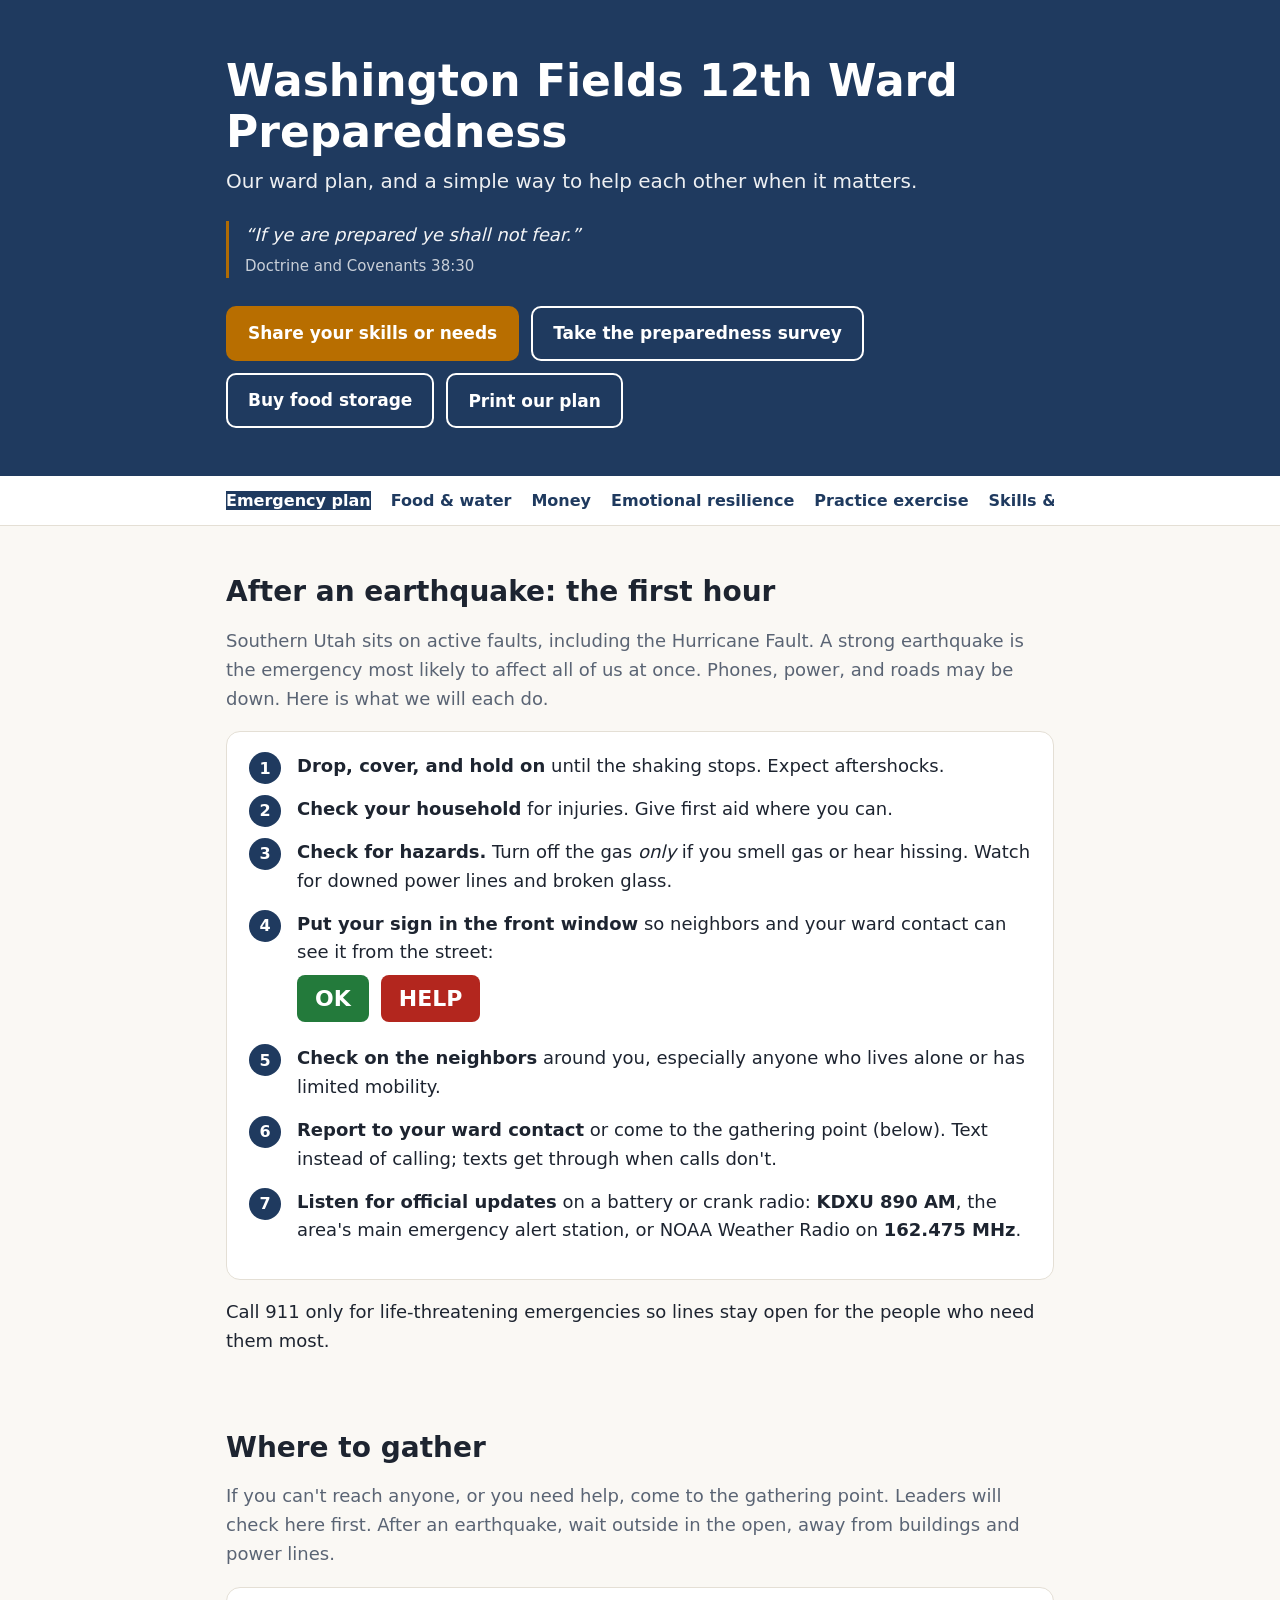
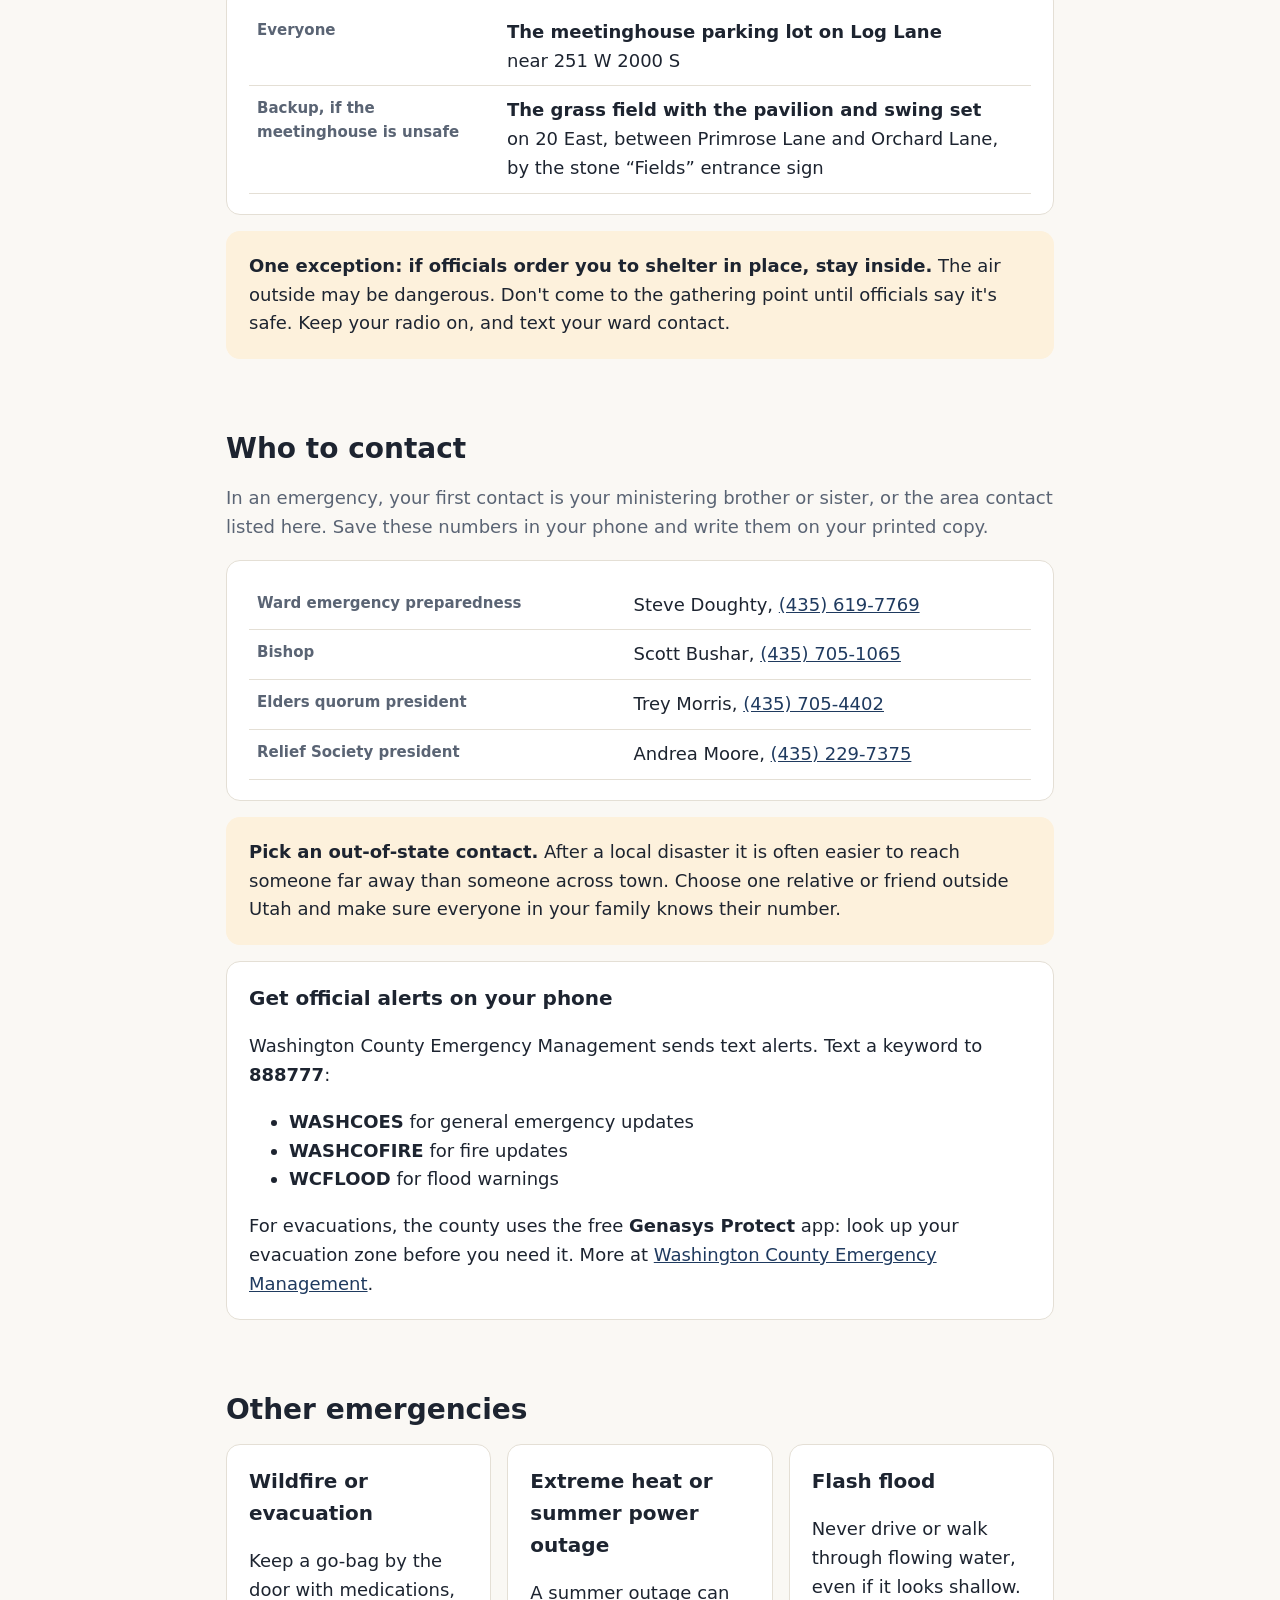
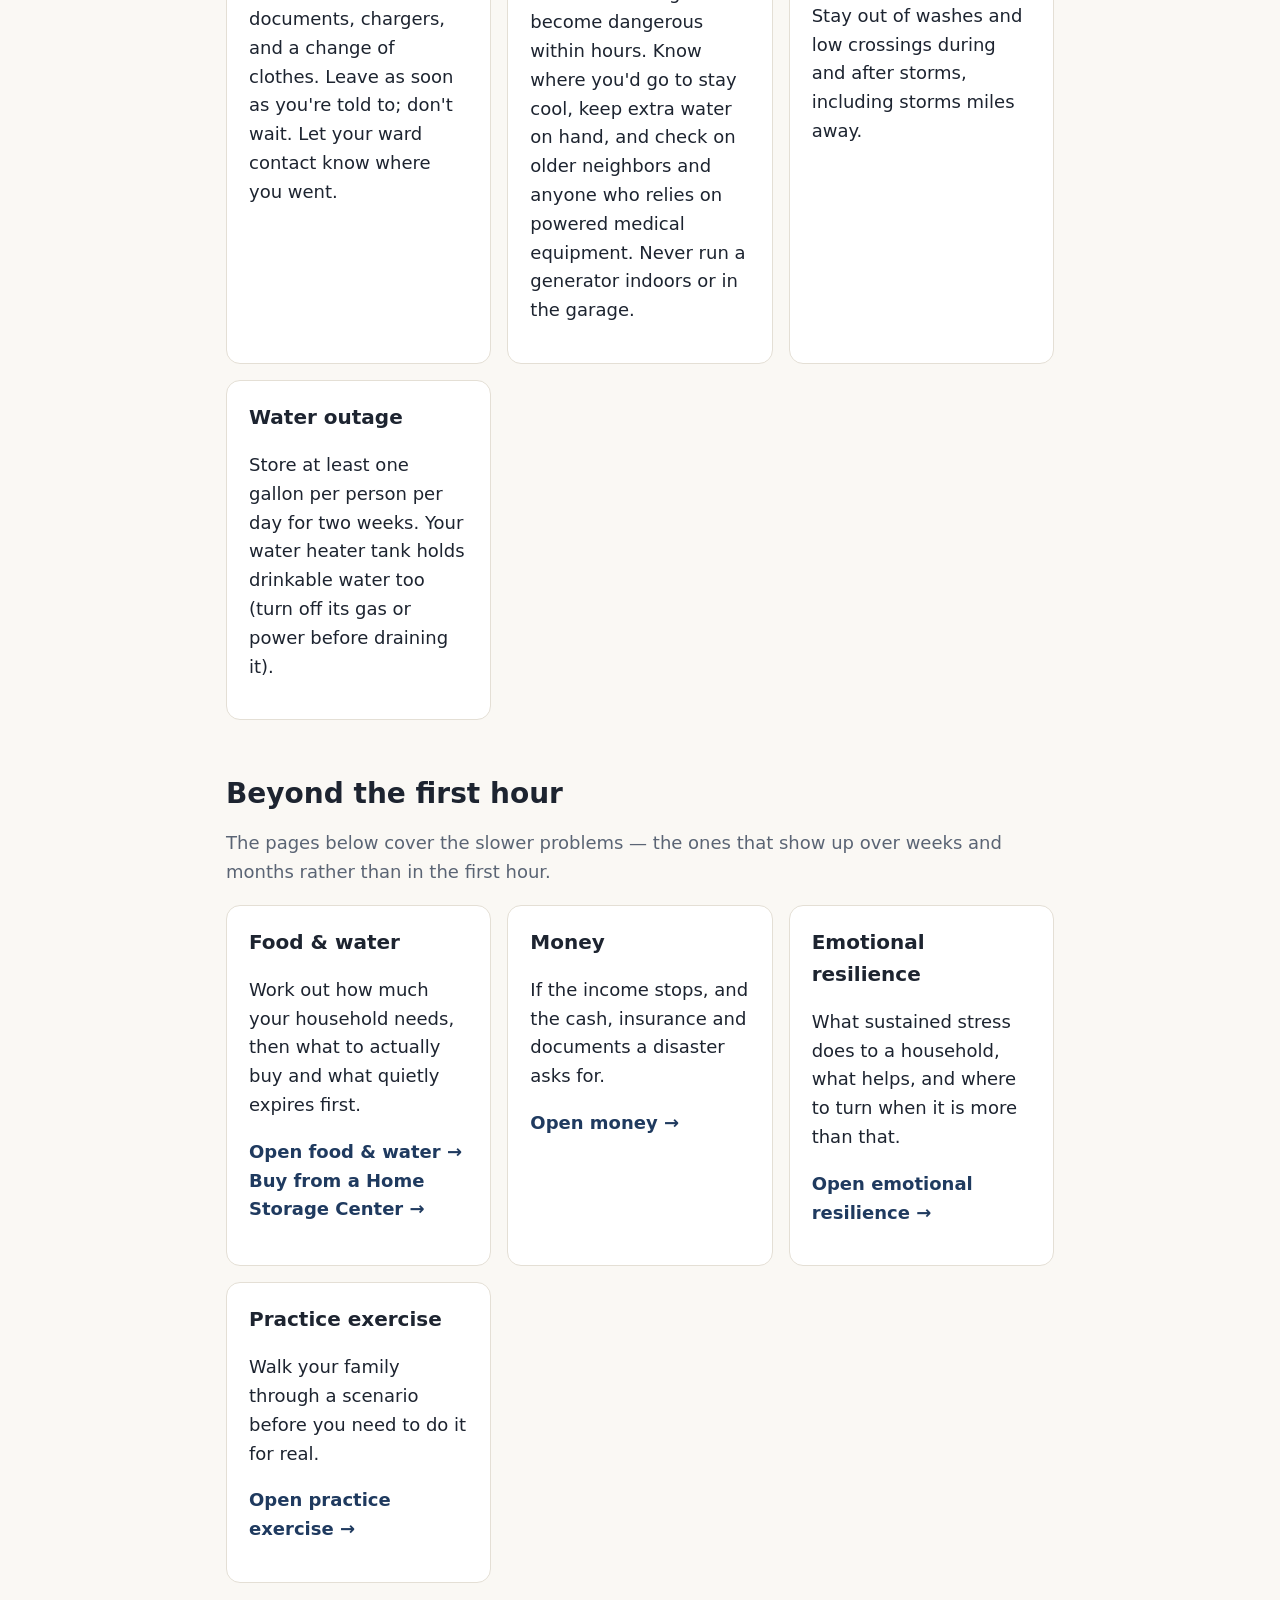
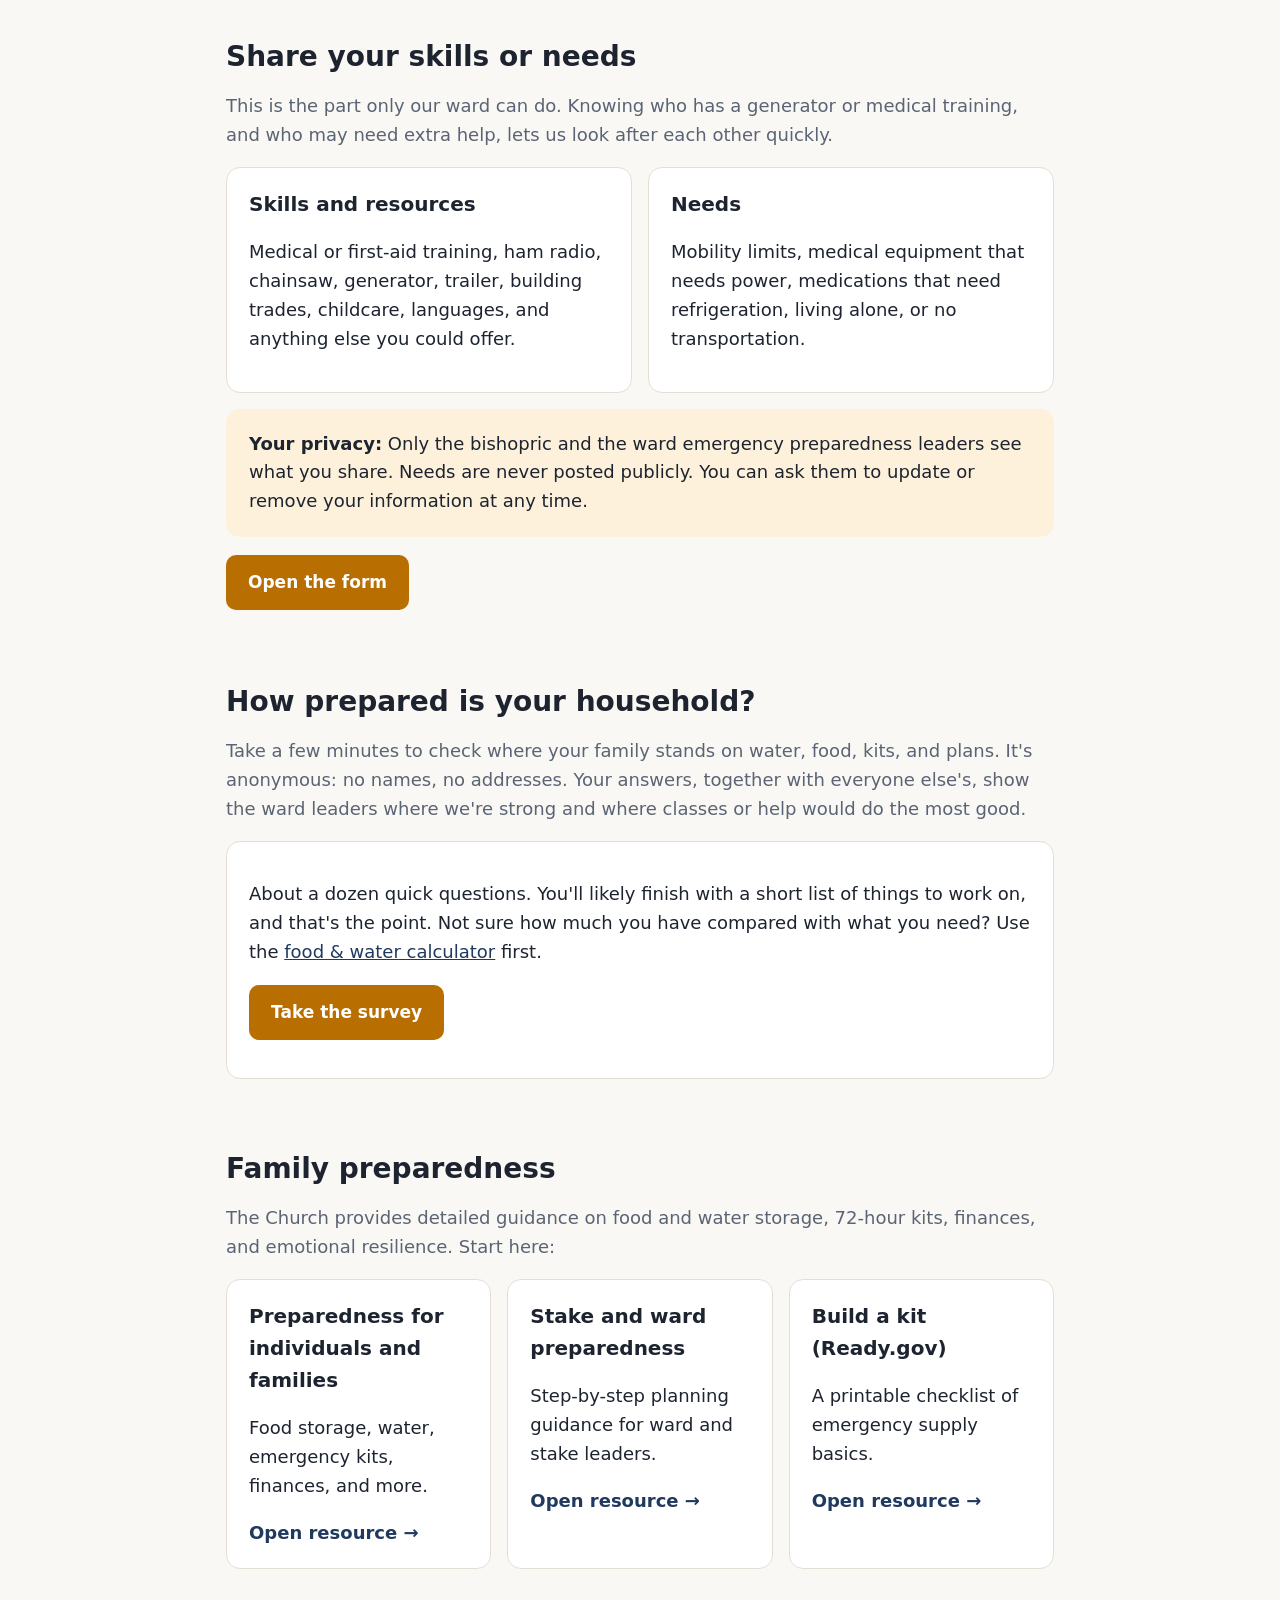
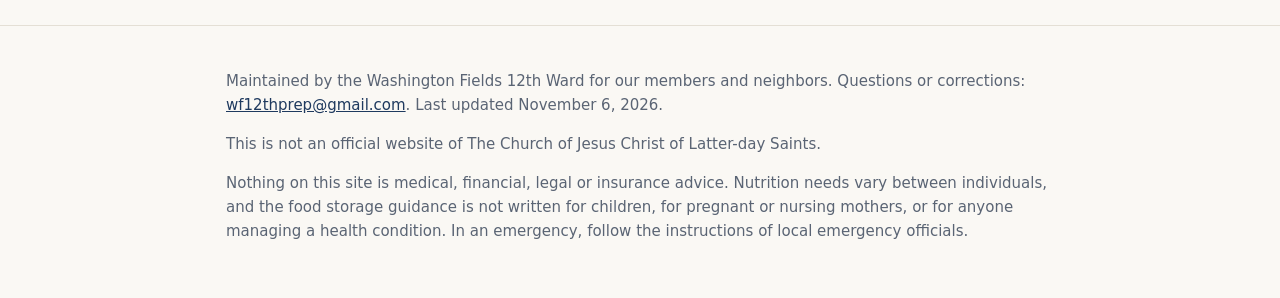
==== commit 151fc982: "Add files via upload" ====
--- a/index.html
+++ b/index.html
@@ -30,6 +30,7 @@
     <div class="actions">
       <a class="btn btn-primary" href="#share">Share your skills or needs</a>
       <a class="btn btn-ghost" href="#survey">Take the preparedness survey</a>
+      <a class="btn btn-ghost" href="https://www.churchofjesuschrist.org/life/home-storage-centers/prices-locations?lang=eng">Buy food storage</a>
       <button class="btn btn-ghost" type="button" onclick="window.print()">Print our plan</button>
     </div>
   </div>
@@ -143,7 +144,7 @@
       <div class="card">
         <h3>Food &amp; water</h3>
         <p>Work out how much your household needs, then what to actually buy and what quietly expires first.</p>
-        <p><a href="food.html">Open food &amp; water &rarr;</a></p>
+        <p><a href="food.html">Open food &amp; water &rarr;</a><br><a href="https://www.churchofjesuschrist.org/life/home-storage-centers/prices-locations?lang=eng">Buy from a Home Storage Center &rarr;</a></p>
       </div>
       <div class="card">
         <h3>Money</h3>
--- a/styles.css
+++ b/styles.css
@@ -164,3 +164,17 @@
 .hub .card h3 { margin-top: 0; }
 .hub .card a { font-weight: 600; text-decoration: none; }
 .hub .card a:hover { text-decoration: underline; }
+
+  /* ---- quoted counsel (food & water page) ---- */
+  blockquote.counsel {
+    margin: 0 0 18px; padding: 4px 0 4px 18px;
+    border-left: 3px solid var(--accent);
+    font-style: italic;
+  }
+  blockquote.counsel p { margin: 0 0 10px; }
+  blockquote.counsel p:last-of-type { margin-bottom: 0; }
+  blockquote.counsel cite {
+    display: block; font-style: normal; font-size: 15px;
+    color: var(--muted); margin-top: 8px;
+  }
+  .chip-note { font-size: 14px; color: var(--muted); margin: 8px 0 0; }
